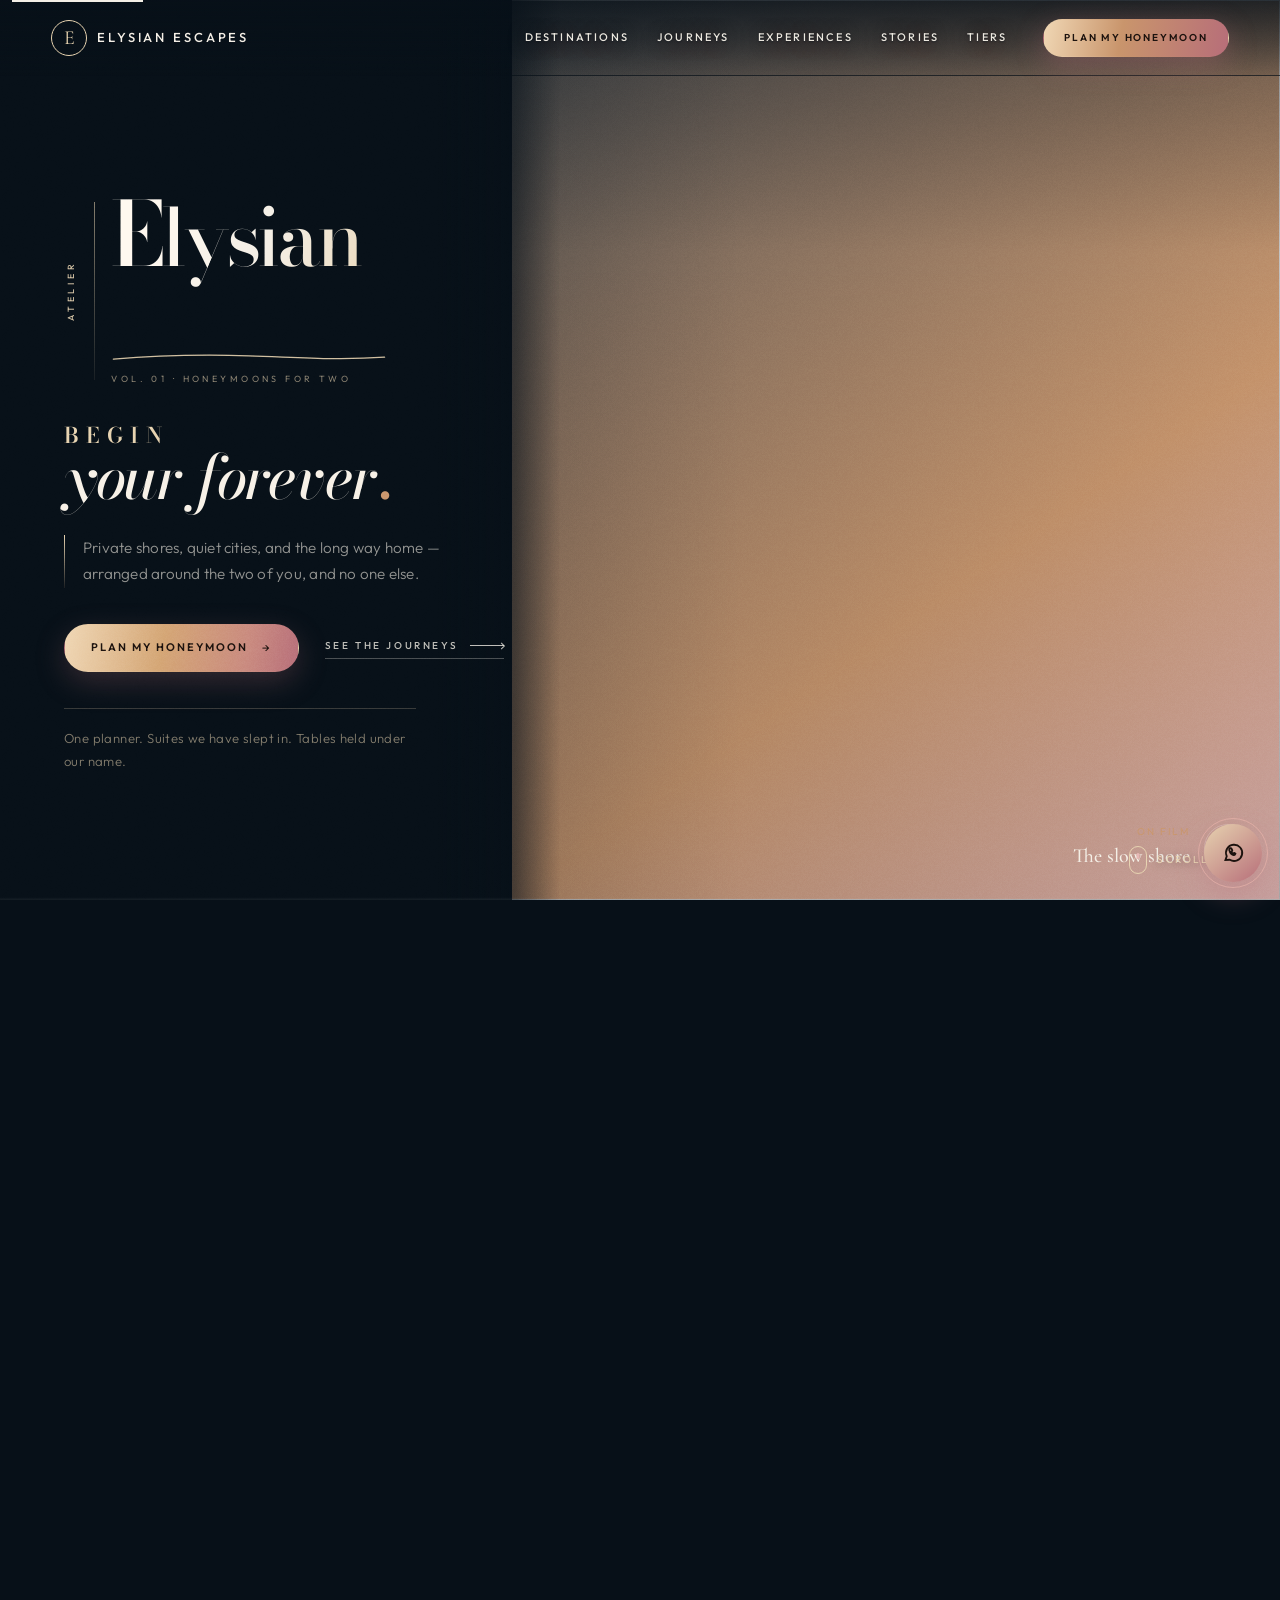
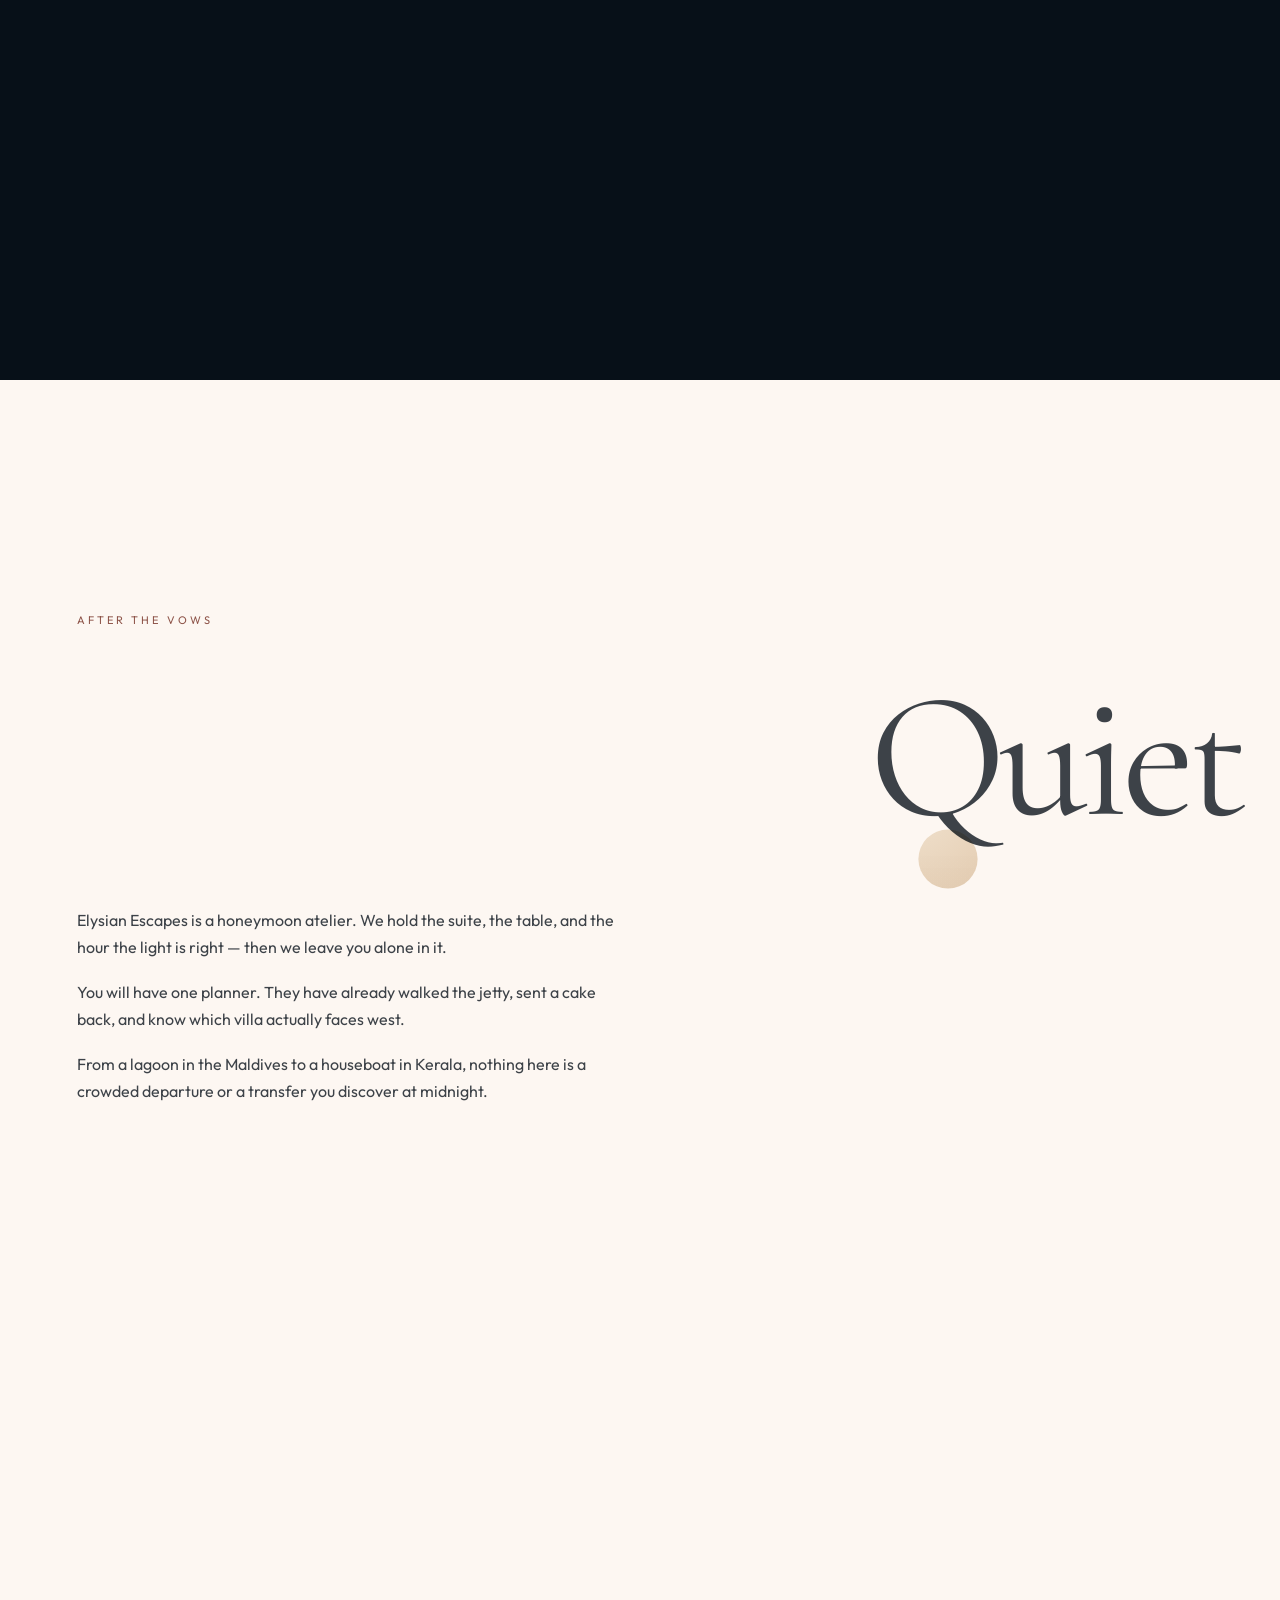
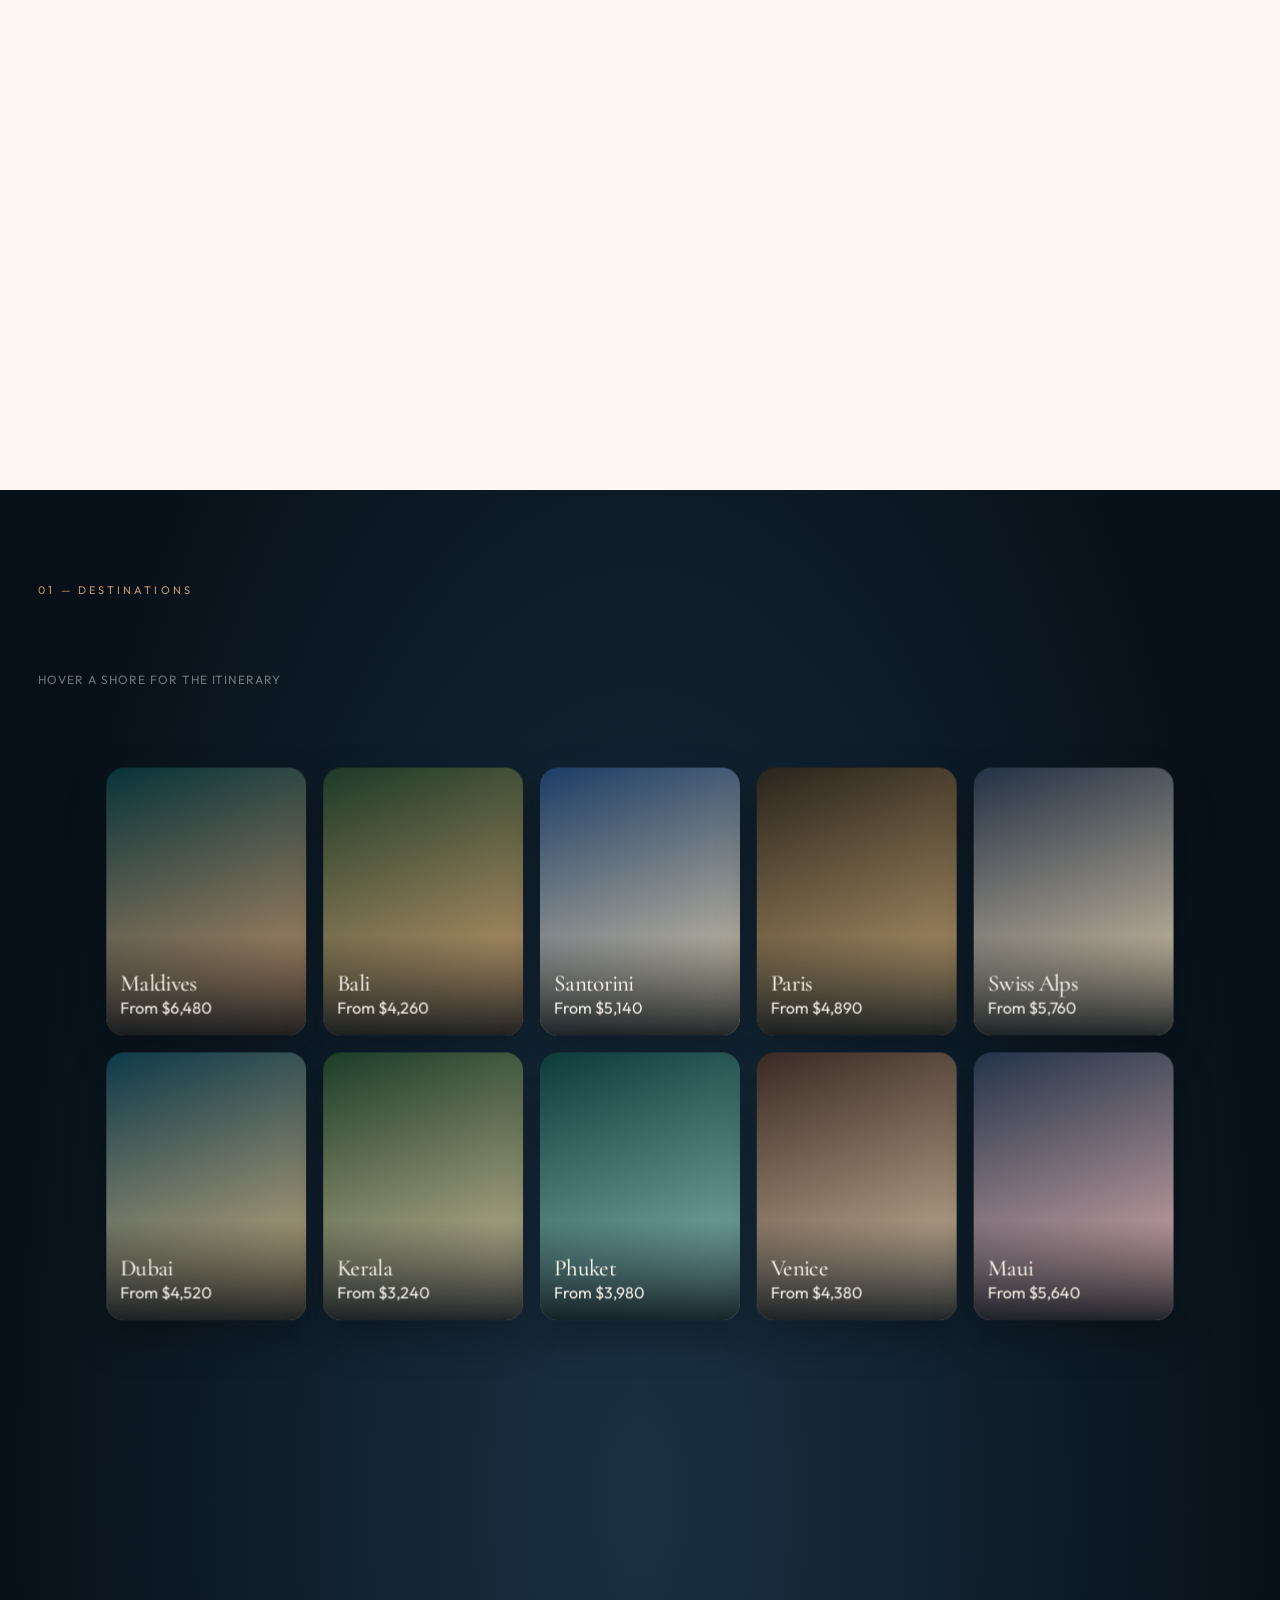
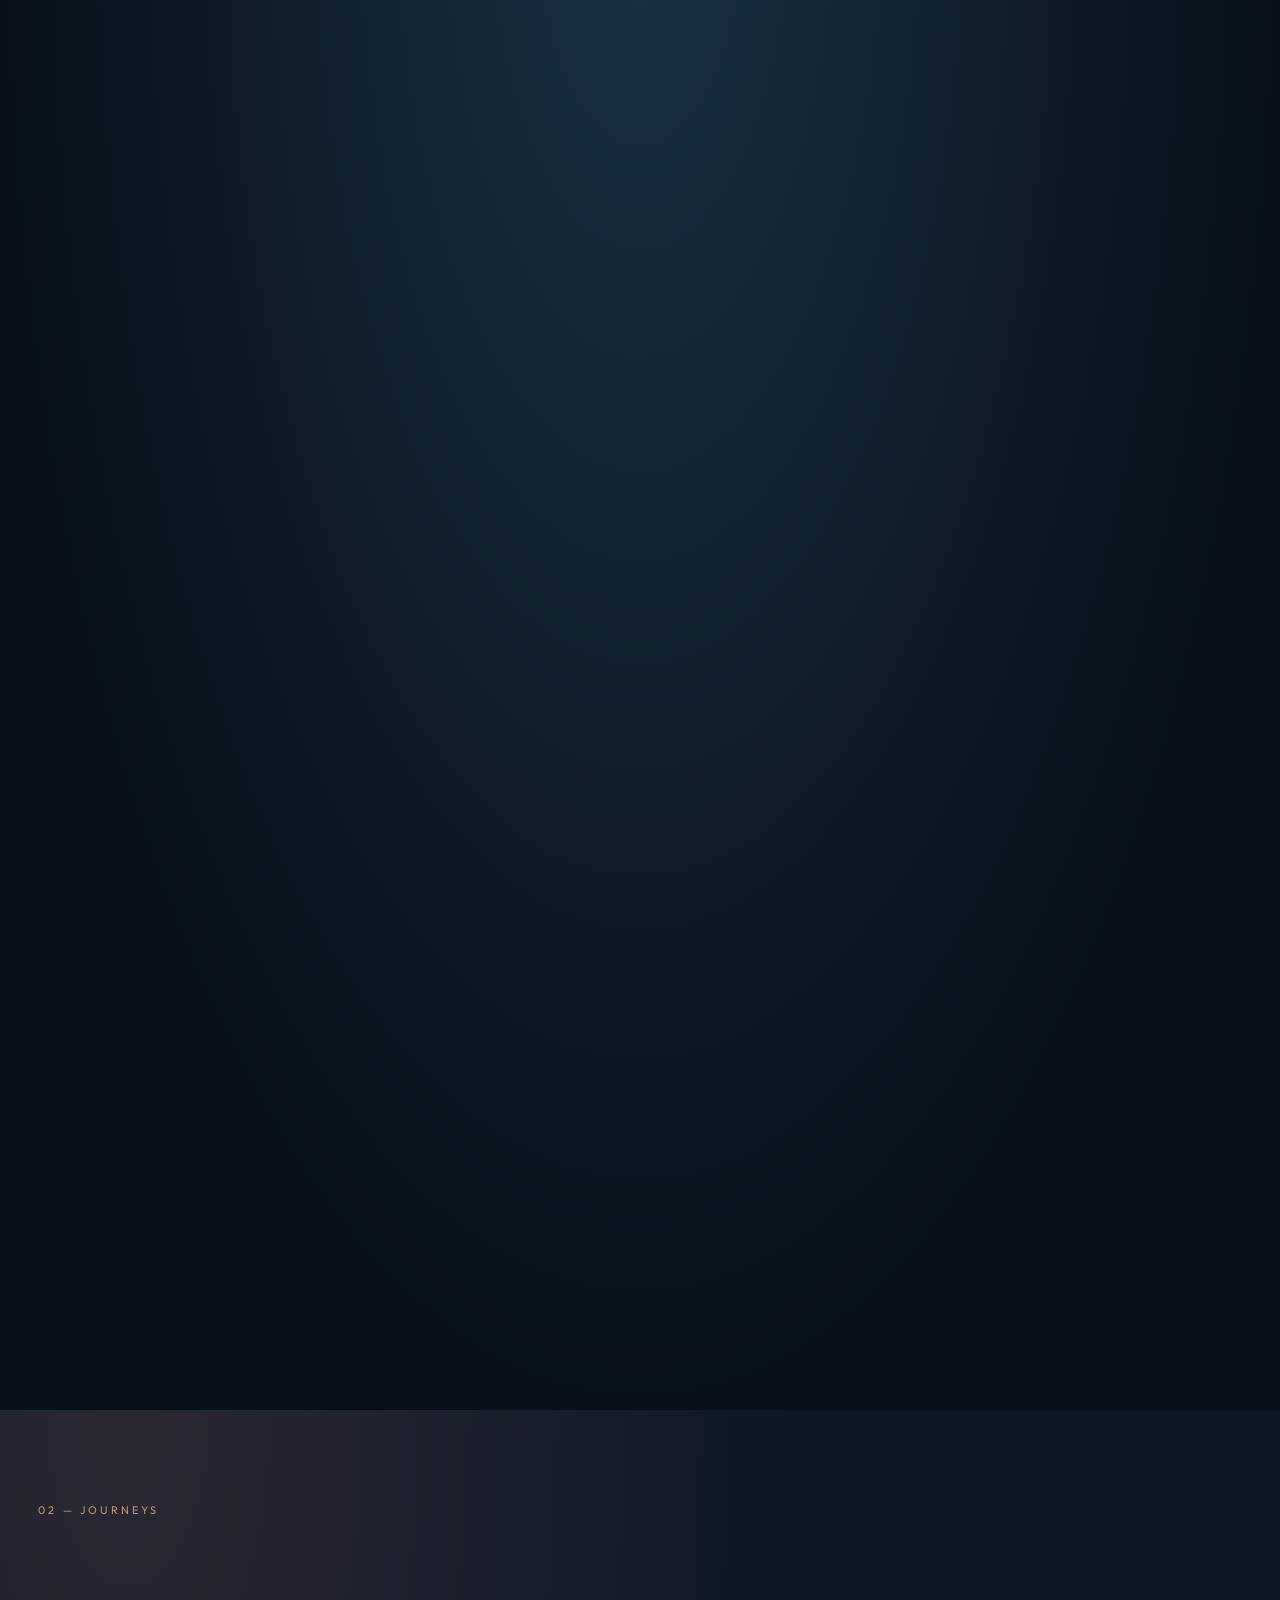
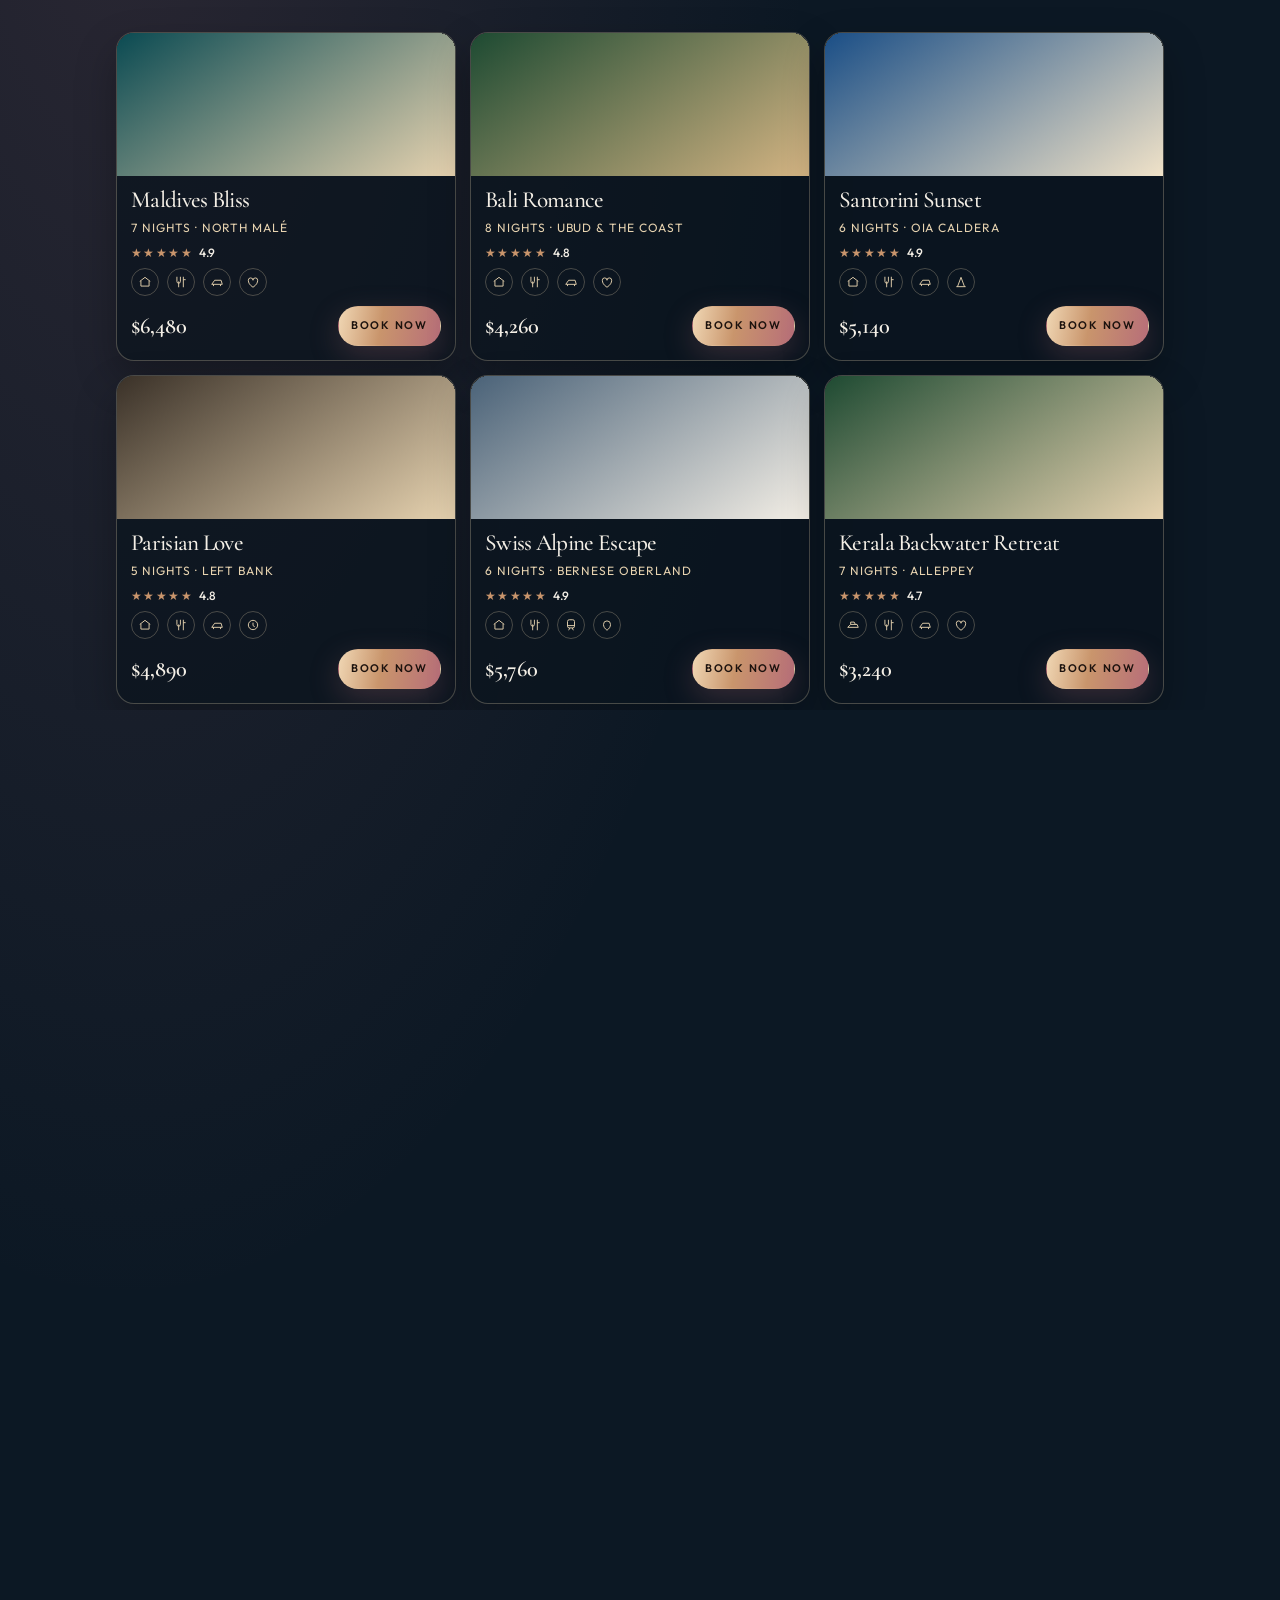
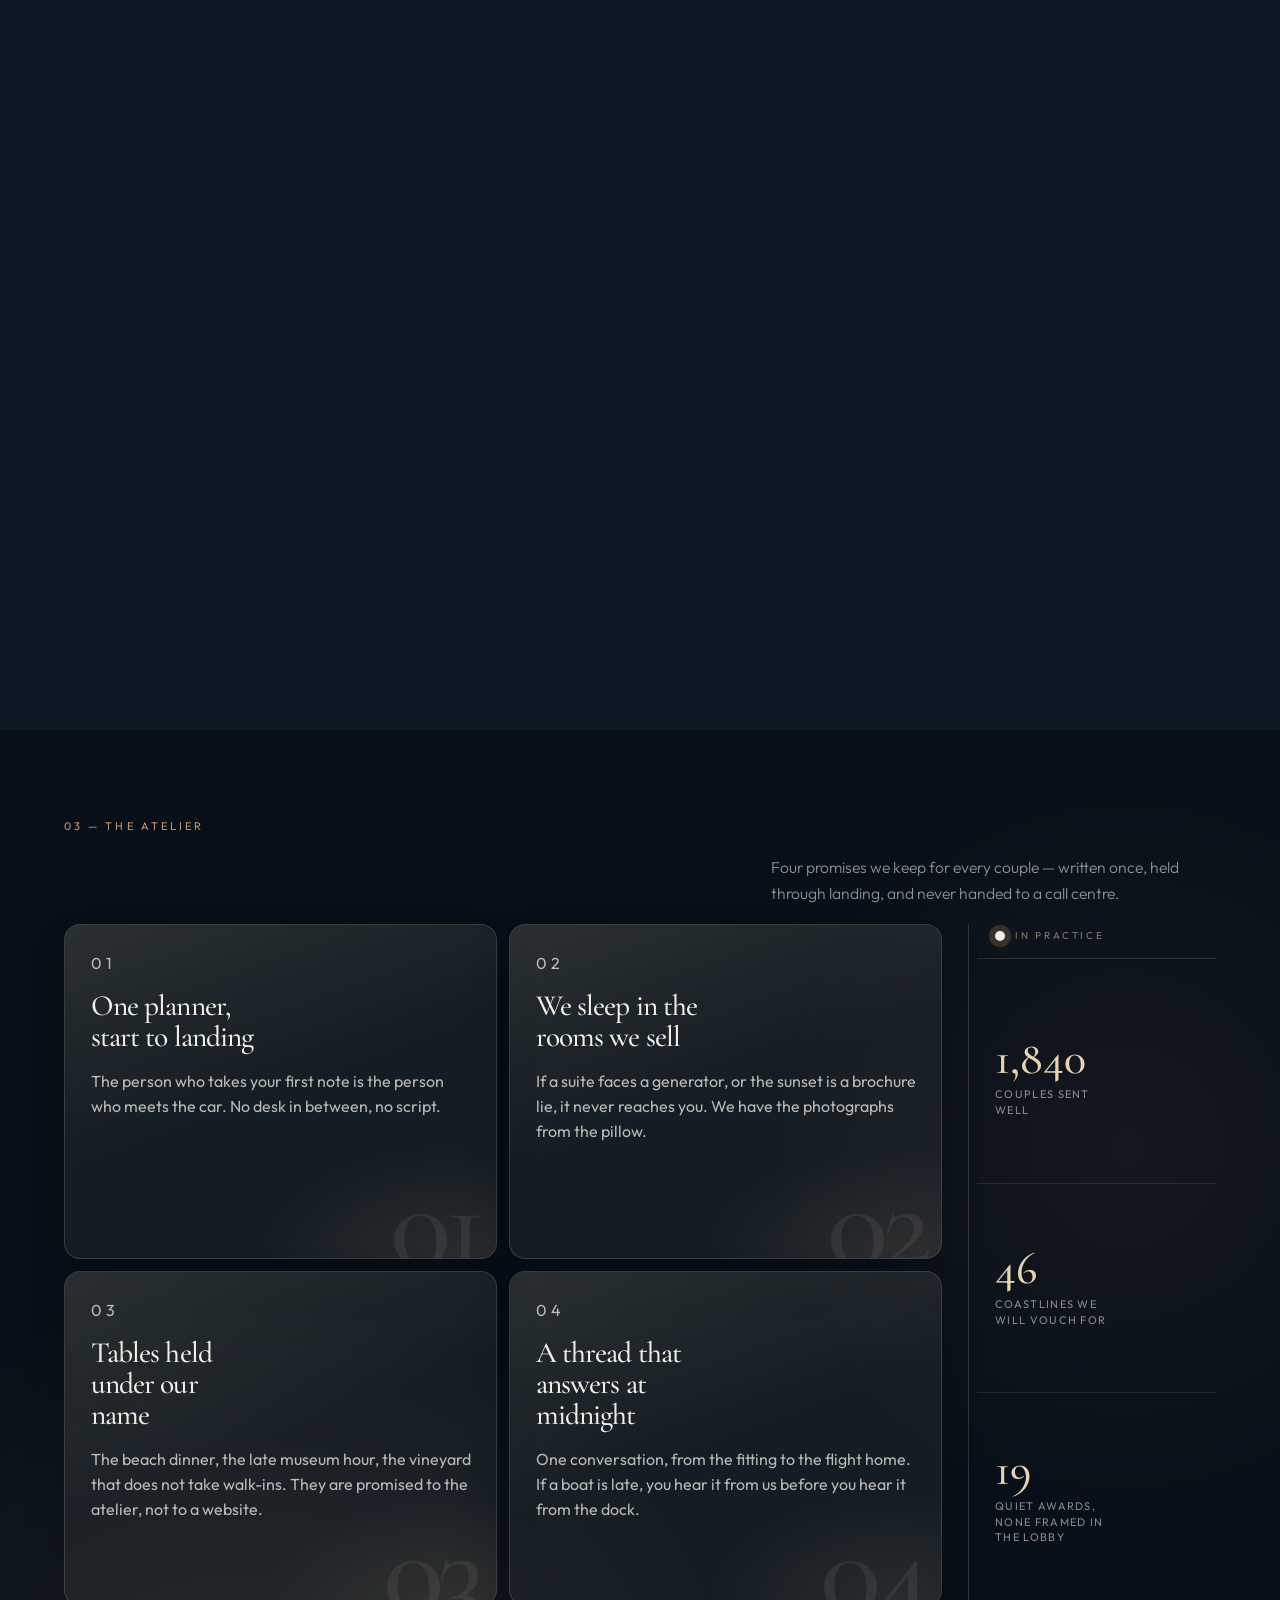
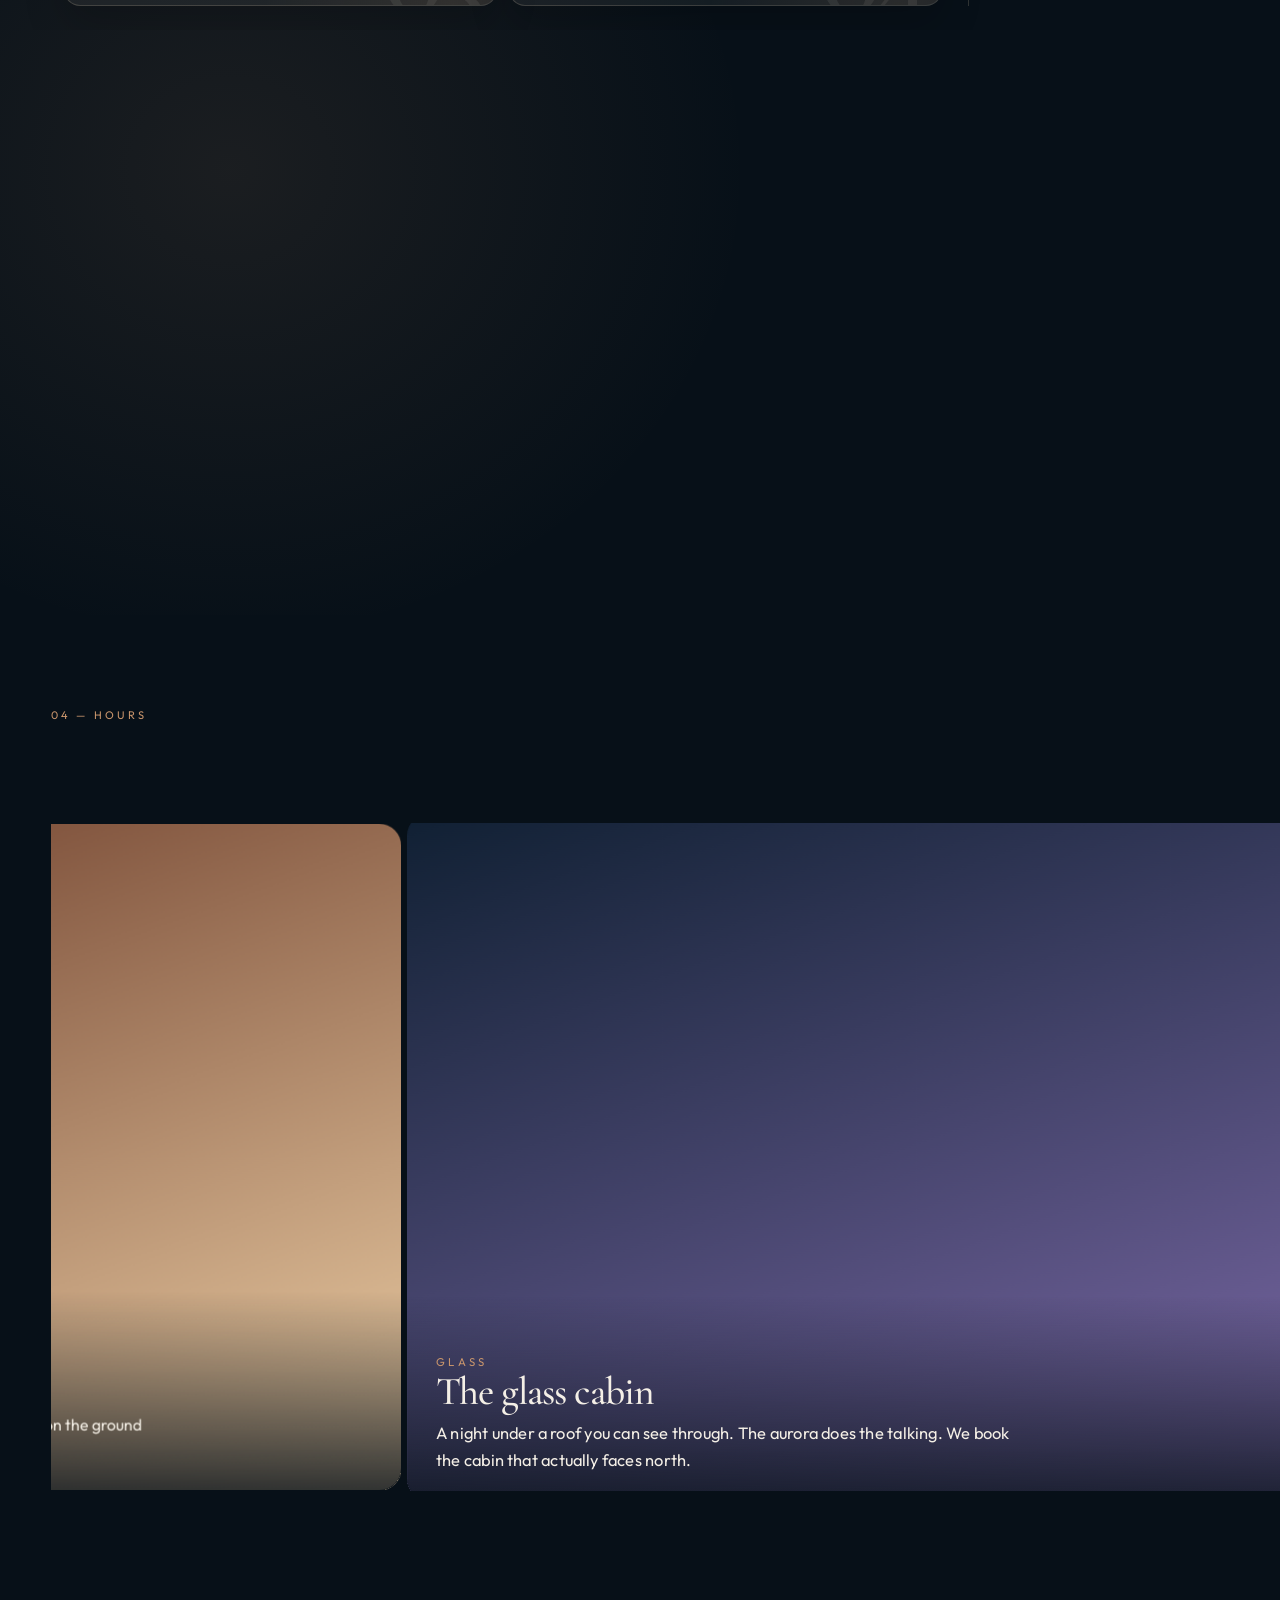
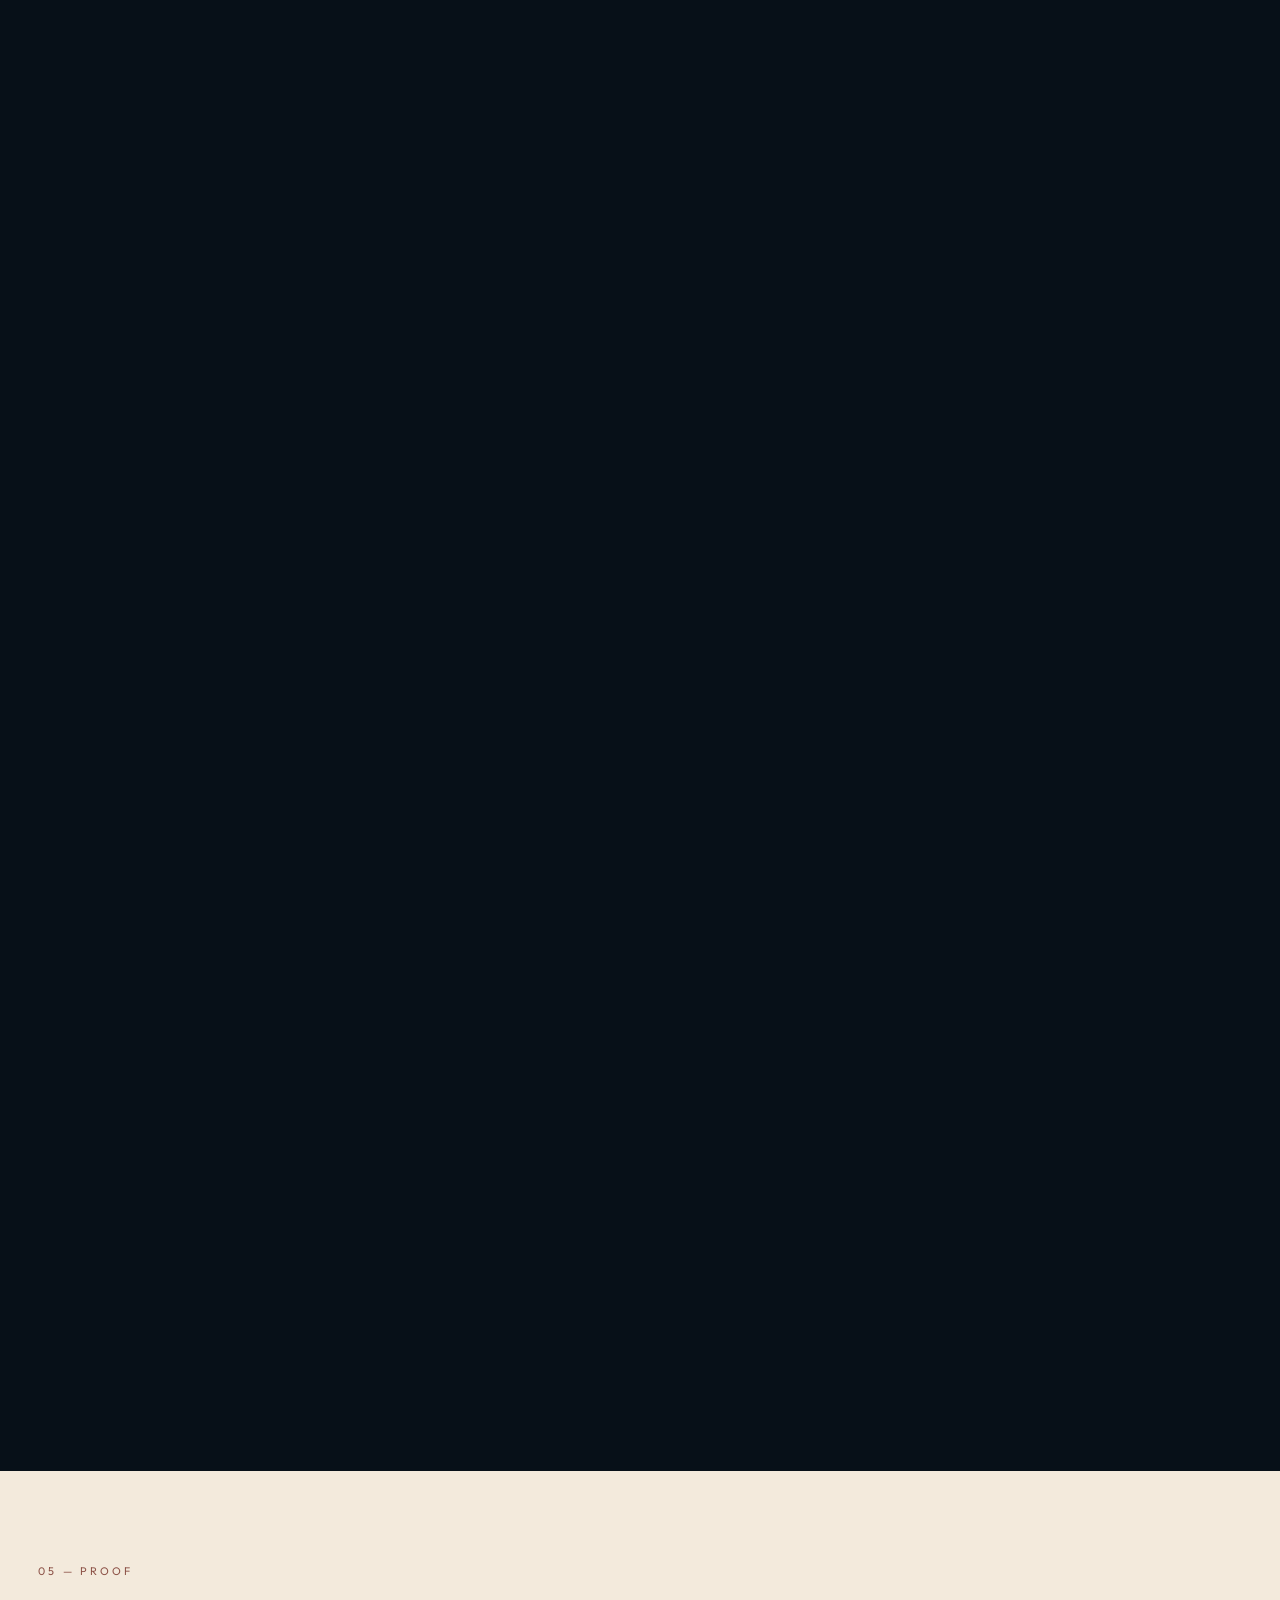
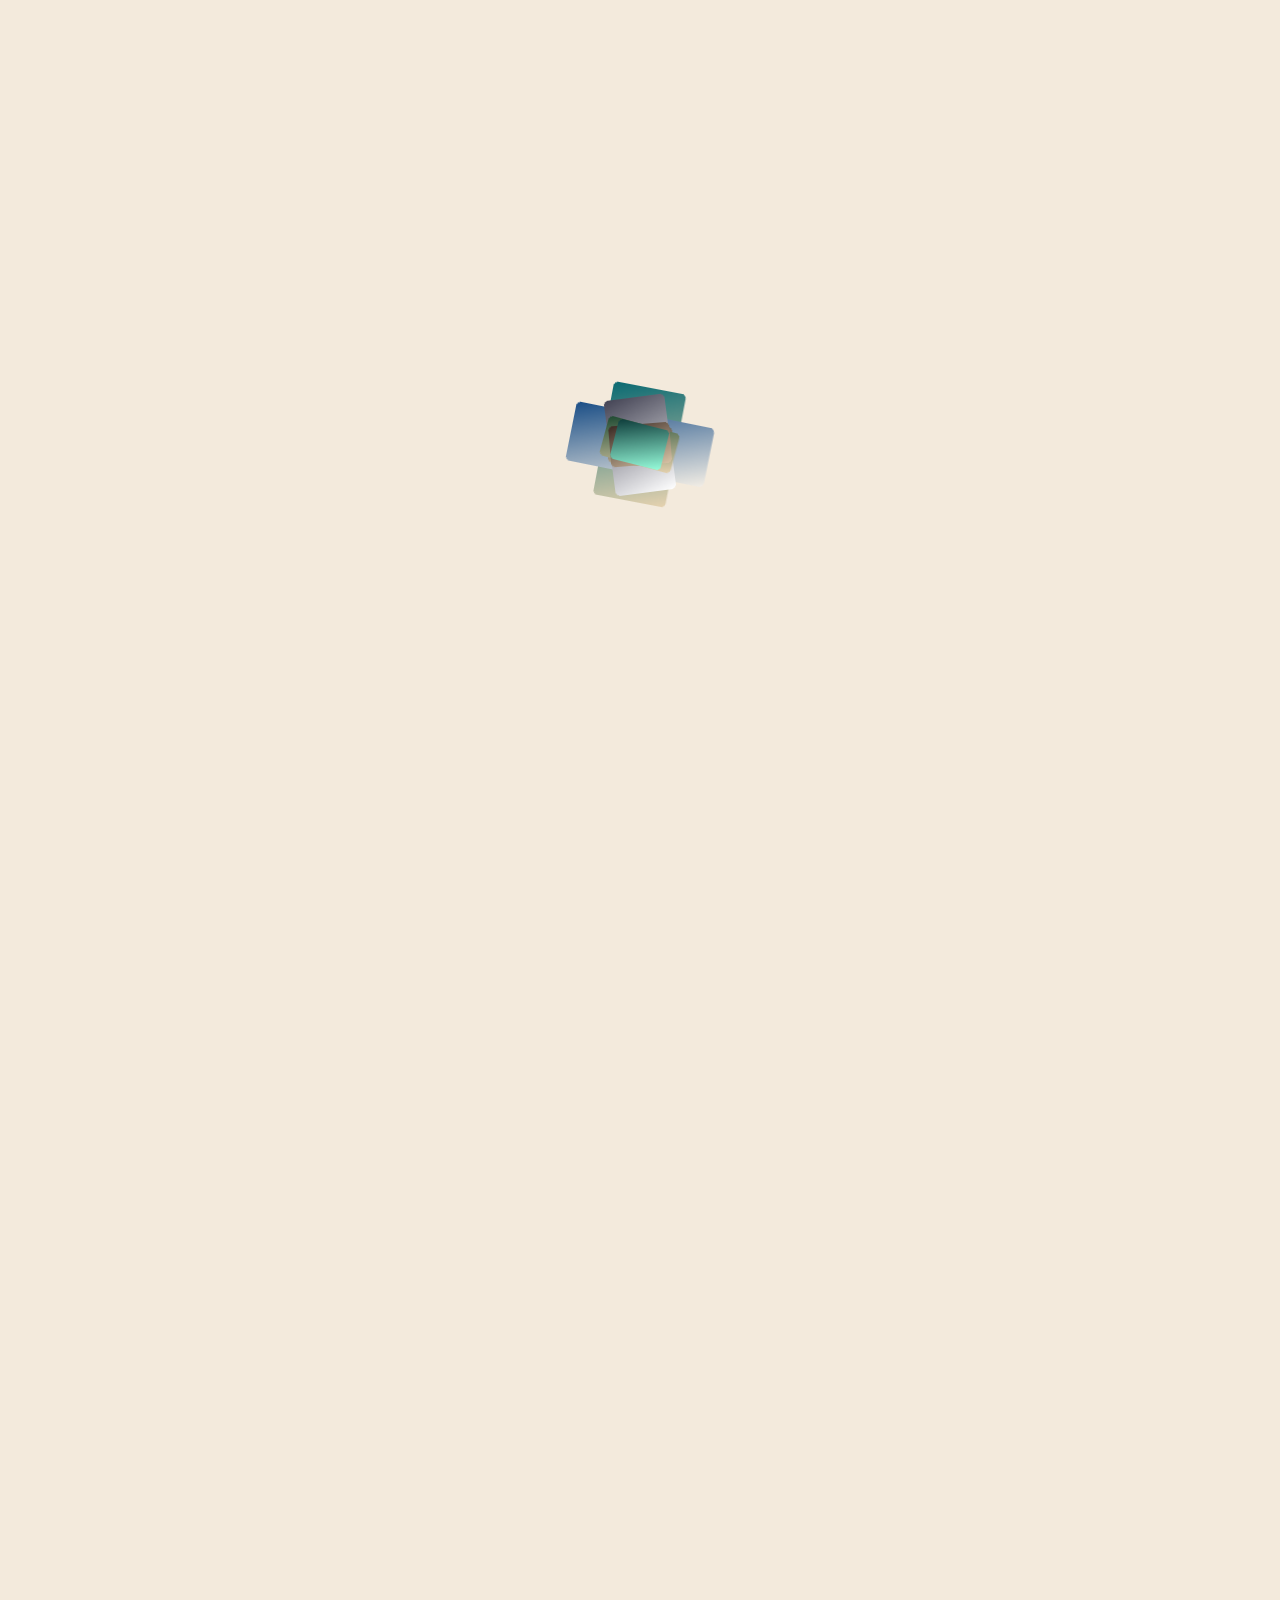
==== index.html @ 563adad1 "Ship Elysian Escapes honeymoon site with multi-page routes. Static home plus destinations, journeys," ====
<!DOCTYPE html>
<html lang="en">
<head>
<meta charset="UTF-8">
<meta name="viewport" content="width=device-width, initial-scale=1">
<meta name="description" content="Elysian Escapes composes private honeymoons — Maldives, Bali, Santorini, Paris, the Alps, Dubai, Kerala, Phuket, Venice, and Maui.">
<meta name="theme-color" content="#071018">
<title>Elysian Escapes — Begin Your Forever</title>
<link rel="preconnect" href="https://fonts.googleapis.com">
<link rel="preconnect" href="https://fonts.gstatic.com" crossorigin>
<link href="https://fonts.googleapis.com/css2?family=Bodoni+Moda:ital,opsz,wght@0,6..96,400;0,6..96,500;0,6..96,600;0,6..96,700;1,6..96,400;1,6..96,500;1,6..96,600&family=Cormorant+Garamond:ital,wght@0,400;0,500;0,600;0,700;1,400;1,500;1,600&family=Outfit:wght@300;400;500;600&display=swap" rel="stylesheet">
<link rel="stylesheet" href="https://unpkg.com/lenis@1.3.27/dist/lenis.css">
<style>
/* =========================================================
   ELYSIAN ESCAPES
   Tokens, reset, and the scroll model.
   Each [data-scene] receives --progress (0 to 1) from the
   rAF loop. Pinned scenes scrub while stuck. Others scrub
   as they travel through the viewport.
   --enter is how fully a section has arrived (titles).
   --page is the document scroll fraction (top bar).
   ========================================================= */
:root {
  --ink: #071018;
  --ink-soft: #12202c;
  --navy: #0c1824;
  --ivory: #f4efe6;
  --ivory-2: #f7f1e7;
  --paper: #f3eadc;
  --blush: #e7b7b4;
  --rose: #b76e79;
  --gold: #c9956c;
  --champagne: #e7d3b0;
  --line: rgba(231, 211, 176, 0.28);
  --ease: cubic-bezier(.16, 1, .3, 1);
  --serif: "Cormorant Garamond", "Palatino Linotype", Palatino, serif;
  --display: "Bodoni Moda", "Cormorant Garamond", "Palatino Linotype", Palatino, serif;
  --sans: Outfit, "Segoe UI", sans-serif;
  --page: 0;
  --mx: 0;
  --my: 0;
  --nav-h: 76px;
}
*, *::before, *::after { box-sizing: border-box; }
html { scroll-behavior: auto; scroll-padding-top: 84px; }
html.lenis, html.lenis body { height: auto; }
body {
  margin: 0;
  background: var(--ink);
  color: var(--ivory);
  font-family: var(--sans);
  font-size: 16px;
  line-height: 1.6;
  text-rendering: optimizeLegibility;
}
img { max-width: 100%; display: block; }
button, input, select, textarea { font: inherit; color: inherit; }
button { cursor: pointer; }
a { color: inherit; }
h1, h2, h3, p { text-wrap: pretty; }
h1, h2 { text-wrap: balance; }
ul { margin: 0; padding: 0; list-style: none; }
::selection { background: var(--gold); color: var(--ink); }
:focus { outline: none; }
:focus-visible { outline: 2px solid var(--champagne); outline-offset: 3px; }
[hidden] { display: none !important; }
.skip {
  position: absolute; left: 12px; top: -40px; z-index: 500;
  background: var(--ivory); color: var(--ink); padding: 8px 12px;
}
.skip:focus { top: 12px; }

/* Scroll progress — rose-gold, scaleX so it stays on the compositor */
.progress {
  position: fixed; inset: 0 0 auto 0; height: 3px; z-index: 220;
  transform-origin: 0 50%;
  transform: scaleX(var(--page));
  background: linear-gradient(90deg, #8c4d57, var(--blush), var(--champagne), var(--gold));
  pointer-events: none;
}

/* Grain sits above art, under UI */
.grain {
  position: fixed; inset: 0; z-index: 80; pointer-events: none; opacity: .18;
  mix-blend-mode: overlay; background-repeat: repeat; background-size: 140px 140px;
}

/* Custom cursor — glowing ring. Enabled only with a fine pointer. */
.cursor {
  display: none; position: fixed; left: 0; top: 0; z-index: 260;
  width: 38px; height: 38px; margin: 0; border-radius: 50%;
  border: 1px solid rgba(231, 211, 176, .95);
  box-shadow: 0 0 0 1px rgba(183, 110, 121, .25), 0 0 22px rgba(201, 149, 108, .55);
  pointer-events: none; opacity: 0;
}
.cursor i {
  position: absolute; left: 50%; top: 50%; width: 5px; height: 5px; border-radius: 50%;
  background: var(--blush); transform: translate(-50%, -50%);
}
html.has-cursor .cursor { display: block; }
html.has-cursor, html.has-cursor a, html.has-cursor button { cursor: none; }
html.has-cursor input, html.has-cursor textarea, html.has-cursor select { cursor: text; }
.cursor.is-hidden { opacity: 0 !important; }

/* ---------- Preloader ---------- */
.preloader {
  position: fixed; inset: 0; z-index: 300; display: grid; place-items: center;
  background: radial-gradient(ellipse at 50% 40%, #1a2836, var(--ink) 70%);
  transition: opacity .8s var(--ease), visibility .8s;
}
.preloader.is-done { opacity: 0; visibility: hidden; }
.pre-mark { width: 92px; text-align: center; color: var(--champagne); }
.pre-mark svg { width: 72px; height: 72px; display: block; margin: 0 auto 12px; }
.pre-heart {
  fill: transparent; stroke: var(--champagne); stroke-width: 1.6;
  stroke-linecap: round; stroke-linejoin: round;
  stroke-dasharray: 220; stroke-dashoffset: 220;
  animation: drawHeart 1.5s var(--ease) forwards, fillHeart .5s 1s ease forwards;
}
.pre-ring {
  transform-origin: 32px 32px;
  animation: spin 2.4s linear infinite;
}
@keyframes drawHeart { to { stroke-dashoffset: 0; } }
@keyframes fillHeart { to { fill: rgba(183, 110, 121, .85); } }
@keyframes spin { to { transform: rotate(360deg); } }
.pre-mark p {
  margin: 0; letter-spacing: .28em; text-transform: uppercase; font-size: 10px;
}

/* ---------- Nav ---------- */
.nav {
  position: fixed; inset: 0 0 auto 0; z-index: 160;
  display: flex; align-items: center; justify-content: space-between;
  min-height: var(--nav-h);
  padding: 0 4vw; gap: 24px;
  background: linear-gradient(180deg, rgba(7, 16, 24, .72) 0%, rgba(7, 16, 24, .38) 55%, rgba(7, 16, 24, .08) 100%);
  transition: background .4s var(--ease), backdrop-filter .4s, border-color .4s, box-shadow .4s;
  border-bottom: 1px solid transparent;
}
.nav.is-scrolled, .nav.is-open {
  background: rgba(7, 16, 24, .86);
  backdrop-filter: blur(18px) saturate(1.35);
  -webkit-backdrop-filter: blur(18px) saturate(1.35);
  border-bottom-color: rgba(231, 211, 176, .16);
  box-shadow: 0 12px 40px rgba(0, 0, 0, .28);
}
.logo {
  display: flex; align-items: center; gap: 10px; text-decoration: none;
  flex-shrink: 0; color: var(--ivory);
}
.logo-mark {
  width: 36px; height: 36px; border: 1px solid var(--champagne); border-radius: 50%;
  display: grid; place-items: center; font-family: var(--serif); font-size: 20px; color: var(--champagne);
}
.logo strong {
  display: block; font-family: var(--sans); font-weight: 500;
  font-size: 13px; letter-spacing: .22em; line-height: 1.15; text-transform: uppercase;
}
.logo small {
  display: block; letter-spacing: .34em; text-transform: uppercase;
  font-size: 8px; color: var(--champagne); margin-top: 2px;
}
.nav-menu {
  display: flex; align-items: center; gap: 8px 28px;
  margin-left: auto;
}
.nav-menu a:not(.btn) {
  position: relative; text-decoration: none;
  font-family: var(--sans); font-size: 11px; font-weight: 500;
  letter-spacing: .2em; text-transform: uppercase;
  padding: 10px 0; color: rgba(244, 239, 230, .96);
  text-shadow: 0 1px 2px rgba(7, 16, 24, .55), 0 2px 18px rgba(7, 16, 24, .5);
  white-space: nowrap;
}
.nav-menu a:not(.btn)::after {
  content: ""; position: absolute; left: 50%; bottom: 6px; width: 100%; height: 1px;
  background: linear-gradient(90deg, transparent, var(--champagne), transparent);
  transform: translateX(-50%) scaleX(0); transform-origin: center;
  transition: transform .4s var(--ease);
}
.nav-menu a:not(.btn):hover::after,
.nav-menu a:not(.btn):focus-visible::after { transform: translateX(-50%) scaleX(1); }
.nav-menu .btn-nav {
  margin-left: 8px;
  padding: 12px 20px;
  font-size: 10px; letter-spacing: .18em;
  line-height: 1.2;
  color: #1c120e;
  box-shadow: 0 8px 28px rgba(183, 110, 121, .35);
  text-shadow: none;
  white-space: nowrap;
}
.nav-toggle {
  display: none; width: 44px; height: 44px; border: 1px solid var(--line); background: transparent;
  border-radius: 50%; position: relative; flex-shrink: 0;
}
.nav-toggle span, .nav-toggle span::before, .nav-toggle span::after {
  position: absolute; left: 12px; width: 18px; height: 1px; background: var(--ivory); content: "";
  transition: transform .3s var(--ease), opacity .3s;
}
.nav-toggle span { top: 21px; }
.nav-toggle span::before { top: -6px; }
.nav-toggle span::after { top: 6px; }
.nav.is-open .nav-toggle span { background: transparent; }
.nav.is-open .nav-toggle span::before { top: 0; transform: rotate(40deg); }
.nav.is-open .nav-toggle span::after { top: 0; transform: rotate(-40deg); }

/* ---------- Buttons ---------- */
.btn {
  --mx: 0px; --my: 0px;
  position: relative; isolation: isolate; overflow: hidden;
  display: inline-flex; align-items: center; justify-content: center; gap: 8px;
  border-radius: 999px; padding: 15px 22px; text-decoration: none;
  letter-spacing: .16em; text-transform: uppercase; font-size: 11px; font-weight: 600;
  border: 1px solid transparent;
  transform: translate3d(var(--mx), var(--my), 0);
  transition: transform .2s var(--ease), background .3s, color .3s, box-shadow .3s, border-color .3s;
}
.btn::before {
  content: ""; position: absolute; inset: 0; z-index: -1;
  background: linear-gradient(110deg, transparent 28%, rgba(255,255,255,.55) 50%, transparent 72%);
  transform: translateX(-130%);
}
.btn:hover::before { animation: sweep .8s var(--ease); }
@keyframes sweep { to { transform: translateX(130%); } }
.btn-solid {
  background: linear-gradient(100deg, #f0d7b4, #c9956c 42%, #b76e79);
  color: #1c120e; box-shadow: 0 10px 30px rgba(183, 110, 121, .25);
}
.btn-solid:hover { box-shadow: 0 16px 36px rgba(183, 110, 121, .4); }
.btn-ghost { background: transparent; color: var(--ivory); border-color: rgba(244, 239, 230, .45); }
.btn-ghost:hover { background: rgba(244, 239, 230, .08); }
.btn-ink { background: var(--ink); color: var(--ivory); }
.btn-ink:hover { background: #162838; }
.ripple {
  position: absolute; width: 14px; height: 14px; margin: -7px 0 0 -7px; border-radius: 50%;
  background: rgba(255,255,255,.45); transform: scale(0); animation: rip .65s ease-out forwards;
  pointer-events: none;
}
@keyframes rip { to { transform: scale(16); opacity: 0; } }

/* ---------- Scenes ---------- */
.scene { --progress: 1; --enter: 1; position: relative; }
.sticky { position: relative; }
.sec-head { max-width: 760px; margin-bottom: 28px; }
.eyebrow {
  margin: 0 0 10px; letter-spacing: .28em; text-transform: uppercase;
  font-size: 11px; color: var(--gold);
}
.light .eyebrow { color: #8d5348; }
h1, h2, h3 { font-family: var(--serif); font-weight: 500; letter-spacing: -.03em; margin: 0; }
h2 { font-size: clamp(2.5rem, 5vw, 4.6rem); line-height: .95; }
h3 { font-size: 1.7rem; line-height: 1.05; }
.lede { font-size: 1.05rem; max-width: 46rem; color: rgba(244,239,230,.78); }
.light .lede, .light p { color: rgba(7,16,24,.78); }

/* Split titles — scrubbed with --enter, so they settle and stay */
html.is-motion .split .word { display: inline-block; overflow: hidden; vertical-align: bottom; padding-bottom: .12em; margin-bottom: -.12em; }
html.is-motion .split .word > span {
  display: inline-block;
  transform: translateY(calc((1 - clamp(0, var(--enter) * 1.45 - var(--i) * .08, 1)) * 120%));
}

/* Media + gradient fallback if the photograph fails */
.media { position: relative; overflow: hidden; background: var(--wash, linear-gradient(145deg, #163044, #c9956c 70%, #e7b7b4)); }
.media img { width: 100%; height: 100%; object-fit: cover; }
.media img.is-broken { opacity: 0; }
.glare {
  position: absolute; inset: 0; pointer-events: none; opacity: 0; transition: opacity .35s;
  background: radial-gradient(circle at var(--gx, 50%) var(--gy, 50%), rgba(255,255,255,.38), transparent 42%);
}
.tilt:hover .glare, .tilt:focus-within .glare { opacity: 1; }

/* =========================================================
   1. HERO — couple film + scroll expand → cream wipe
   Motion principles: sticky pin, scrubbed transform/opacity/clip-path
   ========================================================= */
.scene-hero { height: 100vh; height: 100dvh; background: var(--ink); }
html.is-motion .scene-hero { height: 220vh; }
html.is-motion .scene-hero .sticky {
  position: sticky; top: 0; height: 100vh; height: 100dvh; overflow: hidden;
}
.hero-stage {
  position: relative; height: 100%; min-height: 100vh; min-height: 100dvh;
}
/* Film starts as the right pane, expands to full bleed as you scroll */
.hero-film {
  --open: clamp(0, var(--progress) / .55, 1);
  position: absolute; inset: 0; z-index: 1; overflow: hidden;
  background: linear-gradient(145deg, #163044, #c9956c 70%, #e7b7b4);
  clip-path: inset(0 0 0 calc((1 - var(--open)) * 40%));
  transform: scale(calc(1 + var(--open) * .06));
  transform-origin: 70% 50%;
  will-change: clip-path, transform;
}
.hero-film video,
.hero-film .hero-poster {
  position: absolute; inset: 0; width: 100%; height: 100%; object-fit: cover;
}
.hero-film video { z-index: 1; }
.hero-film .hero-poster { z-index: 0; }
.hero-film-veil {
  position: absolute; inset: 0; z-index: 2; pointer-events: none;
  background:
    linear-gradient(90deg, rgba(7,16,24, calc(.92 - var(--open) * .55)) 0%, rgba(7,16,24,.15) 38%, transparent 58%),
    linear-gradient(180deg, rgba(7,16,24,.35) 0%, transparent 28%, rgba(7,16,24, calc(.15 + max(0, var(--progress) - .45) * 1.2)) 100%);
}
.hero-panel {
  position: relative; z-index: 3;
  width: min(46%, 560px); height: 100%;
  display: flex; flex-direction: column; justify-content: center;
  gap: 0;
  max-width: 36rem;
  padding: calc(var(--nav-h) + 48px) 4vw max(56px, env(safe-area-inset-bottom, 0px) + 48px) 5vw;
  box-sizing: border-box;
  background: linear-gradient(90deg, var(--ink) 0%, var(--ink) 78%, rgba(7, 16, 24, .55) 92%, transparent);
  transform: translate3d(calc(var(--progress) * -28%), 0, 0);
  opacity: calc(1 - max(0, var(--progress) - .18) * 2.4);
  will-change: transform, opacity;
  pointer-events: auto;
  min-height: 0;
}
html.is-motion .hero-panel { pointer-events: none; }
html.is-motion .hero-panel a,
html.is-motion .hero-panel button { pointer-events: auto; }
/* Masthead — lock to reference: Bodoni display, italic Escapes + flourish */
.hero-mast {
  display: grid; grid-template-columns: auto auto 1fr;
  gap: 0 16px; align-items: stretch;
  margin-bottom: clamp(28px, 4.5vh, 48px);
}
.hero-index {
  display: flex; align-items: center; justify-content: center;
  padding: 8px 0;
  font-family: var(--sans);
  font-size: 9px; font-weight: 500; letter-spacing: .42em; text-transform: uppercase;
  color: rgba(231, 211, 176, .88);
  writing-mode: vertical-rl; transform: rotate(180deg);
}
.hero-rail {
  width: 1px; align-self: stretch;
  background: linear-gradient(180deg, rgba(231, 211, 176, .55), rgba(231, 211, 176, .08));
  margin: 6px 0;
}
.hero-mast-copy { display: flex; flex-direction: column; gap: 10px; justify-content: center; min-width: 0; }
.hero-brand {
  margin: 0; font-family: var(--display); font-weight: 500;
  font-size: clamp(3.1rem, 6.2vw, 5.35rem); line-height: .86; letter-spacing: -.04em;
  display: flex; flex-wrap: wrap; align-items: baseline; column-gap: .28em; row-gap: .02em;
  background: linear-gradient(105deg, #fff8ef 8%, #f4efe6 38%, #e7d3b0 72%, #f7f1e7 100%);
  -webkit-background-clip: text; background-clip: text; color: transparent;
}
.hero-brand-a,
.hero-brand-b { display: inline-block; }
.hero-cap {
  font-size: 1.12em; font-weight: 600; letter-spacing: -.05em;
}
.hero-brand-a { font-style: normal; font-weight: 500; }
.hero-brand-b {
  position: relative; font-style: italic; font-weight: 500;
  padding-bottom: .14em;
}
.hero-brand-b svg.hero-flourish {
  position: absolute; left: 0; right: -.18em; bottom: 0; width: 108%; height: 10px;
  overflow: visible; pointer-events: none;
}
.hero-brand-b svg.hero-flourish path {
  fill: none; stroke: rgba(231, 211, 176, .9); stroke-width: 1.25;
  stroke-linecap: round;
}
.hero-vol {
  margin: 0; font-family: var(--sans);
  font-size: 9px; letter-spacing: .38em; text-transform: uppercase;
  color: rgba(231, 211, 176, .58); font-weight: 400;
}
.hero-display {
  margin: 0 0 clamp(22px, 3.2vh, 34px); display: flex; flex-direction: column; gap: 2px;
}
.hero-display .hero-line { display: block; line-height: .92; }
.hero-display .hero-line--soft {
  font-family: var(--display); font-size: clamp(1.05rem, 1.7vw, 1.35rem);
  font-weight: 600; letter-spacing: .34em; text-transform: uppercase;
  color: #e7d3b0;
}
.hero-display .hero-line--strong {
  font-family: var(--display);
  font-size: clamp(2.55rem, 4.8vw, 4rem); font-weight: 500;
  font-style: italic; letter-spacing: -.03em;
  color: #f7f1e7;
  margin-top: .02em;
}
.hero-display .hero-line--strong .dot {
  color: #c9956c; font-style: italic; margin-left: .04em;
}
.hero-lead {
  display: grid; grid-template-columns: 1px 1fr; gap: 18px; align-items: start;
  margin: 0 0 clamp(28px, 4vh, 40px); max-width: 26rem;
}
.hero-lead-rule {
  width: 1px; min-height: 100%; align-self: stretch;
  background: linear-gradient(180deg, #e7d3b0, rgba(201, 149, 108, .1));
}
.hero-lead p {
  margin: 0; font-family: var(--sans);
  font-size: .95rem; font-weight: 300; line-height: 1.75;
  color: rgba(244, 239, 230, .58); letter-spacing: .015em;
}
.cta-row {
  display: flex; flex-wrap: wrap; align-items: center; gap: 20px 26px;
  margin-bottom: clamp(28px, 4vh, 44px);
}
.hero-aside {
  margin: 0;
  max-width: 22rem;
  padding-top: 18px;
  border-top: 1px solid rgba(231, 211, 176, .22);
  font-family: var(--sans);
  font-size: .82rem;
  font-weight: 300;
  line-height: 1.7;
  letter-spacing: .03em;
  color: rgba(231, 211, 176, .55);
}
.hero-panel .btn-solid {
  padding: 14px 26px;
  background: linear-gradient(100deg, #f0d7b4 0%, #d4a574 42%, #c9897e 78%, #b76e79 100%);
  letter-spacing: .18em;
}
.hero-panel .btn-solid span {
  margin-left: 6px; font-size: 1.05em; font-weight: 400;
}
.hero-text-link {
  display: inline-flex; align-items: center; gap: 12px;
  text-decoration: none; color: rgba(244, 239, 230, .78);
  font-family: var(--sans);
  font-size: 10px; font-weight: 500; letter-spacing: .26em; text-transform: uppercase;
  padding-bottom: 4px;
  border-bottom: 1px solid rgba(244, 239, 230, .28);
  transition: color .3s var(--ease), border-color .3s var(--ease), gap .3s var(--ease);
}
.hero-text-link i {
  width: 34px; height: 1px; background: currentColor; position: relative;
  transition: width .35s var(--ease);
}
.hero-text-link i::after {
  content: ""; position: absolute; right: 0; top: 50%; width: 5px; height: 5px;
  border-right: 1px solid currentColor; border-top: 1px solid currentColor;
  transform: translateY(-50%) rotate(45deg);
}
.hero-text-link:hover { color: var(--champagne); border-color: rgba(231, 211, 176, .55); gap: 16px; }
.hero-text-link:hover i { width: 44px; }
@keyframes hero-rise {
  from { opacity: 0; transform: translate3d(0, 22px, 0); filter: blur(4px); }
  to { opacity: 1; transform: none; filter: none; }
}
.hero-mast,
.hero-display .hero-line,
.hero-lead,
.cta-row,
.hero-aside {
  animation: hero-rise 1s var(--ease) both;
}
.hero-mast { animation-delay: .05s; }
.hero-display .hero-line--soft { animation-delay: .18s; }
.hero-display .hero-line--strong { animation-delay: .3s; }
.hero-lead { animation-delay: .42s; }
.cta-row { animation-delay: .54s; }
.hero-aside { animation-delay: .66s; }
@media (prefers-reduced-motion: reduce) {
  .hero-mast, .hero-display .hero-line, .hero-lead, .cta-row, .hero-aside { animation: none; }
}
@media (max-height: 760px) {
  .hero-panel {
    justify-content: flex-start;
    padding-top: calc(var(--nav-h) + 20px);
    padding-bottom: max(36px, env(safe-area-inset-bottom, 0px) + 28px);
  }
  .hero-mast { margin-bottom: 18px; }
  .hero-display { margin-bottom: 14px; }
  .hero-brand { font-size: clamp(2.5rem, 4.8vw, 4rem); }
  .hero-display .hero-line--strong { font-size: clamp(2rem, 3.6vw, 3rem); }
  .hero-lead { margin-bottom: 18px; }
  .cta-row { gap: 12px 18px; margin-bottom: 18px; }
  .hero-panel .btn-solid { padding: 12px 18px; font-size: 10px; }
  .hero-aside { padding-top: 12px; font-size: .78rem; }
}
.hero-feature {
  position: absolute; right: 28px; bottom: 28px; z-index: 4;
  display: flex; align-items: center; gap: 14px; text-decoration: none; color: var(--ivory);
  opacity: calc(1 - max(0, var(--progress) - .2) * 2.5);
  transform: translate3d(calc(var(--progress) * 40px), 0, 0);
}
.hero-feature span { display: block; text-align: right; }
.hero-feature small {
  display: block; font-size: 10px; letter-spacing: .18em; text-transform: uppercase; color: var(--gold);
}
.hero-feature strong { display: block; font-family: var(--serif); font-size: 1.25rem; font-weight: 500; }
.hero-feature i {
  width: 48px; height: 48px; border-radius: 50%; border: 1px solid rgba(255,255,255,.22);
  display: grid; place-items: center; transition: background .3s var(--ease), transform .3s var(--ease);
}
.hero-feature i svg { width: 18px; height: 18px; stroke: var(--ivory); fill: none; stroke-width: 1.6; }
.hero-feature:hover i { background: rgba(255,255,255,.1); transform: translateX(3px); }
/* Cream wipe into Intro — matches .scene-intro cream */
.hero-wipe {
  position: absolute; inset: 0; z-index: 6; pointer-events: none;
  background: #fdf7f2;
  transform: translate3d(0, calc((1 - clamp(0, (var(--progress) - .58) / .42, 1)) * 105%), 0);
  will-change: transform;
}
.hero-wipe::before {
  content: ""; position: absolute; left: 0; right: 0; top: -48px; height: 48px;
  background: linear-gradient(180deg, transparent, #fdf7f2);
}
.scroll-ind {
  position: absolute; left: auto; right: 5.5vw; bottom: 26px; z-index: 4;
  display: none; align-items: center; gap: 10px;
  text-decoration: none; letter-spacing: .22em; text-transform: uppercase; font-size: 10px; color: var(--champagne);
  text-shadow: 0 1px 10px rgba(7, 16, 24, .55);
  opacity: calc(1 - var(--progress) * 3);
  pointer-events: auto;
}
@media (min-width: 901px) {
  .scroll-ind { display: flex; }
}
.scroll-ind i {
  width: 18px; height: 28px; border: 1px solid var(--champagne); border-radius: 10px; position: relative;
}
.scroll-ind i::after {
  content: ""; position: absolute; left: 50%; top: 6px; width: 3px; height: 6px; border-radius: 3px;
  background: var(--blush); transform: translateX(-50%); animation: bob 1.5s ease-in-out infinite;
}
@keyframes bob { 50% { transform: translateX(-50%) translateY(7px); } }

/* =========================================================
   2. INTRO — editorial quiet room (scroll-scrubbed)
   Motion principles: transform + opacity only, scrubbed --progress
   ========================================================= */
.scene-intro {
  --intro-cream: #fdf7f2;
  background: var(--intro-cream); color: var(--ink);
}
html.is-motion .scene-intro { height: 190vh; }
html.is-motion .scene-intro .sticky {
  position: sticky; top: 0; height: 100vh; height: 100dvh; overflow: hidden;
}
.intro-stage {
  height: 100%;
  display: grid; grid-template-columns: minmax(0, 1.05fr) minmax(0, .95fr);
  gap: clamp(24px, 4vw, 64px);
  padding: calc(var(--nav-h) + 4vh) 6vw 6vh;
  align-items: center;
  position: relative;
}
.intro-mark {
  position: absolute; right: 3vw; top: 14%;
  font-family: var(--serif); font-size: clamp(5rem, 14vw, 12rem);
  line-height: .8; letter-spacing: -.04em; color: rgba(7,16,24,.14);
  pointer-events: none; user-select: none; z-index: 4;
  mix-blend-mode: multiply;
  transform: translate3d(0, calc(var(--progress) * -12%), 0);
}
.intro-copy { position: relative; z-index: 2; max-width: 36rem; }
.intro-eye {
  margin: 0 0 18px;
  opacity: clamp(0, (var(--progress) - .02) / .12, 1);
  transform: translate3d(0, calc((1 - clamp(0, (var(--progress) - .02) / .12, 1)) * 12px), 0);
}
.intro-title {
  margin: 0 0 28px;
  font-size: clamp(2.6rem, 5.2vw, 4.8rem);
  line-height: 1.02;
  letter-spacing: -.03em;
}
.intro-line {
  display: block; overflow: hidden; padding-bottom: .08em; margin-bottom: -.08em;
}
.intro-line > span {
  display: block;
  --show: clamp(0, (var(--progress) - var(--d, 0)) / .18, 1);
  transform: translate3d(0, calc((1 - var(--show)) * 110%), 0);
  will-change: transform;
}
.intro-rule {
  width: min(120px, 40%); height: 1px; margin: 0 0 26px;
  background: linear-gradient(90deg, var(--rose), var(--gold), transparent);
  transform-origin: 0 50%;
  transform: scaleX(clamp(0, (var(--progress) - .12) / .22, 1));
}
.intro-body { display: flex; flex-direction: column; gap: 18px; }
.intro-p {
  margin: 0; font-size: clamp(1rem, 1.15vw, 1.12rem); line-height: 1.7;
  max-width: 34rem; color: rgba(7,16,24,.72);
  --show: clamp(0, (var(--progress) - var(--d, 0)) / .2, 1);
  opacity: var(--show);
  transform: translate3d(0, calc((1 - var(--show)) * 28px), 0);
  will-change: transform, opacity;
}
.intro-void {
  --open: clamp(0, (var(--progress) - .2) / .58, 1);
  position: relative; z-index: 1; height: min(74vh, 640px);
  display: grid; place-items: center;
  justify-items: center;
}
/* Photo seeds as a pearl, then circle-reveals open with scroll */
.intro-reveal {
  --ox: 0px; --oy: 0px;
  position: relative;
  width: min(92%, 460px);
  aspect-ratio: 1;
  margin: 0; padding: 0; border: 0;
  border-radius: 50%;
  display: block; overflow: hidden;
  cursor: pointer; color: inherit;
  background: radial-gradient(circle at 40% 35%, #f3e6d4, #d8b896 55%, #c9956c);
  clip-path: circle(calc(1.85rem + var(--open) * 48.5%) at 50% 50%);
  transform: translate3d(var(--ox), var(--oy), 0) scale(calc(.96 + var(--open) * .04));
  box-shadow:
    0 0 0 1px rgba(183, 110, 121, calc(.4 - var(--open) * .32)),
    0 0 48px rgba(201, 149, 108, calc(.38 - var(--open) * .22)),
    0 28px 70px rgba(7, 16, 24, calc(.08 + var(--open) * .1));
  opacity: clamp(0, (var(--progress) - .02) / .14, 1);
  will-change: clip-path, transform;
  transition: none;
}
.intro-reveal::before {
  content: ""; position: absolute; inset: -22px; border-radius: 50%; z-index: 2;
  border: 1px solid rgba(183, 110, 121, .28);
  pointer-events: none;
  opacity: calc(1 - var(--open));
  animation: orbPulse 3.2s ease-out infinite;
}
.intro-reveal img {
  position: absolute; inset: 0; width: 100%; height: 100%;
  object-fit: cover; object-position: 50% 40%;
  transform: scale(calc(1.18 - var(--open) * .18));
  transform-origin: 55% 40%;
  will-change: transform;
  filter: saturate(calc(.9 + var(--open) * .1));
}
.intro-reveal-veil {
  position: absolute; inset: 0; z-index: 1; pointer-events: none;
  background:
    radial-gradient(circle at 50% 50%, transparent 42%, rgba(253, 247, 242, calc(.55 - var(--open) * .45)) 78%),
    linear-gradient(180deg, transparent 48%, rgba(7, 16, 24, calc(.08 + var(--open) * .28)) 100%);
}
.intro-reveal-cap {
  position: absolute; left: 12%; right: 12%; bottom: 14%; z-index: 2;
  margin: 0; text-align: center;
  font-family: var(--serif); font-size: clamp(1.15rem, 2vw, 1.55rem);
  font-weight: 500; letter-spacing: -.01em; color: var(--ivory);
  opacity: clamp(0, (var(--open) - .55) / .3, 1);
  transform: translate3d(0, calc((1 - clamp(0, (var(--open) - .55) / .3, 1)) * 14px), 0);
  text-shadow: 0 8px 24px rgba(7, 16, 24, .35);
}
.intro-whisper {
  position: absolute; bottom: 4%;
  margin: 0; font-size: 10px; letter-spacing: .32em; text-transform: uppercase;
  color: rgba(7,16,24,.35);
  opacity: clamp(0, (var(--progress) - .35) / .25, 1);
  transform: translate3d(0, calc((1 - clamp(0, (var(--progress) - .35) / .25, 1)) * 10px), 0);
}
@keyframes orbPulse {
  0% { transform: scale(.92); opacity: .7; }
  70%, 100% { transform: scale(1.35); opacity: 0; }
}

/* =========================================================
   3. DESTINATIONS — orbit out, settle into a readable grid
   Details flip on hover/focus (not all at once on scroll)
   ========================================================= */
.scene-orbit { background: radial-gradient(ellipse at 50% 40%, #1a3144, var(--ink) 72%); }
html.is-motion .scene-orbit { height: var(--travel, 280vh); }
html.is-motion .scene-orbit .sticky {
  position: sticky; top: 0; height: 100vh; height: 100dvh; overflow: hidden;
  padding: 92px 3vw 20px; display: flex; flex-direction: column;
}
.orbit-grid { display: grid; grid-template-columns: repeat(5, 1fr); gap: 14px; }
html.is-motion .orbit-grid {
  display: block; position: relative; flex: 1; min-height: 0;
  perspective: 1400px;
}
.orbit-card { position: relative; aspect-ratio: 3/4; }
html.is-motion .orbit-card {
  position: absolute; left: 50%; top: 50%; aspect-ratio: auto;
  width: var(--cw, 200px); height: var(--ch, 270px);
  transform: translate(-50%, -50%) translate3d(var(--ox, 0px), var(--oy, 0px), 0) rotate(var(--rot, 0deg)) scale(var(--pop, 1));
  will-change: transform;
  transition: z-index 0s;
}
html.is-motion .orbit-card:hover,
html.is-motion .orbit-card:focus-within { z-index: 400 !important; }
.flip { height: 100%; border-radius: 18px; }
html.is-motion .flip {
  position: absolute; inset: 0; transform-style: preserve-3d;
  transition: transform .65s var(--ease);
  transform: rotateY(0deg);
  box-shadow: 0 18px 40px rgba(0,0,0,.28);
}
html.is-motion .orbit-card:hover .flip,
html.is-motion .orbit-card:focus-within .flip {
  transform: rotateY(180deg);
}
.face { border-radius: 18px; overflow: hidden; height: 100%; }
.face.back { display: none; }
html.is-motion .face {
  position: absolute; inset: 0; display: flex; backface-visibility: hidden; -webkit-backface-visibility: hidden;
}
html.is-motion .face.back { transform: rotateY(180deg); }
.face.front img { position: absolute; inset: 0; width: 100%; height: 100%; object-fit: cover; transition: transform .8s var(--ease); }
.orbit-card:hover .face.front img { transform: scale(1.06); }
.dest-meta {
  position: absolute; left: 0; right: 0; bottom: 0; padding: 36px 14px 14px; color: var(--ivory);
  background: linear-gradient(transparent, rgba(7,16,24,.88));
}
.dest-meta h3 { font-size: 1.45rem; }
.dest-meta p, .face.back p { margin: 0; }
.face.back {
  background: linear-gradient(180deg, #f7f1e7, #efe2d2); color: var(--ink);
  padding: 14px; flex-direction: column; gap: 6px;
}
.face.back h3 { font-size: 1.35rem; }
.face.back li { font-size: 12px; padding: 2px 0 2px 12px; position: relative; }
.face.back li::before { content: ""; position: absolute; left: 0; top: .7em; width: 5px; height: 5px; border-radius: 50%; background: var(--rose); }
.face.back .btn { margin-top: auto; padding: 10px 12px; }
.orbit-hint {
  margin: 0; font-size: 12px; letter-spacing: .08em; text-transform: uppercase;
  color: rgba(244,239,230,.45);
}
html.is-motion .orbit-hint {
  opacity: clamp(0, (var(--progress) - .62) / .2, 1);
}

/* =========================================================
   4. PACKAGES — stack, fan, then 3-column grid
   ========================================================= */
.scene-deck {
  background:
    radial-gradient(ellipse at 10% 0%, rgba(183,110,121,.18), transparent 42%),
    var(--navy);
}
html.is-motion .scene-deck { height: var(--travel, 280vh); }
html.is-motion .scene-deck .sticky {
  position: sticky; top: 0; height: 100vh; height: 100dvh; overflow: hidden;
  padding: 92px 3vw 20px; display: flex; flex-direction: column;
}
.deck { display: grid; grid-template-columns: repeat(3, 1fr); gap: 16px; }
html.is-motion .deck { display: block; position: relative; flex: 1; perspective: 1300px; }
.pkg {
  background: rgba(10, 20, 30, .72);
  border: 1px solid var(--line); border-radius: 18px; overflow: hidden;
  box-shadow: 0 18px 40px rgba(0,0,0,.28);
  display: flex; flex-direction: column;
}
html.is-motion .pkg {
  position: absolute; left: 50%; top: 52%; width: var(--cw, 280px); height: var(--ch, 380px);
  transform: translate(-50%, -50%) translate3d(var(--x, 0px), var(--y, 0px), var(--z, 0px)) rotate(var(--rot, 0deg)) rotateX(var(--rx, 0deg)) rotateY(var(--ry, 0deg));
  will-change: transform;
}
.card-tilt {
  display: flex; flex-direction: column; height: 100%;
  transform: rotateX(var(--hy, 0deg)) rotateY(var(--hx, 0deg));
  transition: transform .25s var(--ease); transform-style: preserve-3d;
}
.pkg .media { aspect-ratio: 16/10; }
html.is-motion .pkg .media { aspect-ratio: auto; flex: 1 1 40%; min-height: 0; }
.pkg .media img { transition: transform 1s var(--ease); animation: ken 22s ease-in-out infinite alternate; }
.pkg:hover .media img { transform: scale(1.1); animation-play-state: paused; }
.pkg-body { padding: 12px 14px 14px; display: flex; flex-direction: column; gap: 6px; }
.pkg-body h3 { font-size: 1.45rem; }
.meta { margin: 0; font-size: 12px; letter-spacing: .08em; text-transform: uppercase; color: var(--champagne); }
.stars { margin: 0; color: var(--gold); font-size: 12px; letter-spacing: .12em; }
.stars b { color: var(--ivory); font-weight: 500; letter-spacing: 0; margin-left: 6px; }
.icons { display: flex; gap: 8px; }
.icons li {
  width: 28px; height: 28px; border-radius: 50%; border: 1px solid var(--line);
  display: grid; place-items: center; transition: transform .35s var(--ease);
}
.icons svg { width: 14px; height: 14px; stroke: var(--champagne); fill: none; stroke-width: 1.6; }
.pkg:hover .icons li { transform: translateY(-3px) rotate(-8deg); }
.pkg:hover .icons li:nth-child(2) { transition-delay: .04s; }
.pkg:hover .icons li:nth-child(3) { transition-delay: .08s; }
.pkg:hover .icons li:nth-child(4) { transition-delay: .12s; }
.pkg-foot { display: flex; align-items: center; justify-content: space-between; gap: 8px; margin-top: 4px; }
.pkg-foot strong { font-family: var(--serif); font-size: 1.4rem; font-weight: 600; }
.pkg .btn { padding: 10px 12px; }

/* =========================================================
   5. WHY — dense atelier grid + counters
   ========================================================= */
.scene-why {
  background:
    radial-gradient(ellipse 70% 55% at 18% 70%, rgba(201, 149, 108, .1), transparent 58%),
    radial-gradient(ellipse 50% 45% at 88% 28%, rgba(183, 110, 121, .08), transparent 55%),
    var(--ink);
}
html.is-motion .scene-why { height: var(--travel, 165vh); }
html.is-motion .scene-why .sticky {
  position: sticky; top: 0; height: 100vh; height: 100dvh; overflow: hidden;
  padding: 88px 5vw 24px; display: flex; flex-direction: column; gap: 18px;
}
.scene-why .sec-head {
  display: grid; grid-template-columns: minmax(0, 1.2fr) minmax(0, .8fr);
  gap: 20px 40px; align-items: end; max-width: none; margin-bottom: 0;
}
.scene-why .sec-head .why-lede {
  margin: 0; max-width: 28rem; font-size: .98rem; font-weight: 300;
  line-height: 1.65; color: rgba(244, 239, 230, .58);
}
.why-layout {
  display: grid; grid-template-columns: minmax(0, 1.7fr) minmax(220px, .48fr);
  gap: clamp(16px, 2vw, 28px); align-items: stretch; flex: 1; min-height: 0;
}
.tunnel {
  display: grid; grid-template-columns: 1fr 1fr; grid-template-rows: 1fr 1fr;
  gap: 12px; height: 100%; min-height: 0;
}
html.is-motion .tunnel {
  perspective: none; transform-style: flat; height: 100%;
}
.tunnel-card {
  position: relative; padding: clamp(20px, 2vw, 28px);
  border-radius: 16px;
  background: rgba(244, 239, 230, .055);
  border: 1px solid rgba(231, 211, 176, .18);
  box-shadow: 0 18px 40px rgba(0,0,0,.18);
  display: flex; flex-direction: column; justify-content: flex-start; gap: 12px;
  min-height: 0; overflow: hidden;
}
.tunnel-card::before {
  content: ""; position: absolute; inset: 0; pointer-events: none;
  background:
    linear-gradient(160deg, rgba(231, 211, 176, .1), transparent 50%),
    radial-gradient(ellipse 80% 60% at 90% 100%, rgba(201, 149, 108, .12), transparent 55%);
}
.tunnel-card::after {
  content: attr(data-n);
  position: absolute; right: 4%; bottom: -4%; z-index: 0;
  font-family: var(--serif); font-size: clamp(5.5rem, 10vw, 9rem);
  line-height: .72; letter-spacing: -.06em; font-weight: 500;
  color: rgba(244, 239, 230, .075); pointer-events: none; user-select: none;
}
html.is-motion .tunnel-card {
  position: relative; left: auto; top: auto; width: auto;
  transform: translate3d(0, var(--ty, 0px), 0) scale(var(--sc, 1));
  opacity: var(--op, 1);
  will-change: transform, opacity;
}
.tunnel-card .eyebrow { position: relative; z-index: 1; margin: 0; }
.tunnel-card h3 {
  position: relative; z-index: 1; margin: 4px 0 0;
  font-size: clamp(1.5rem, 2.3vw, 2.15rem); max-width: 12ch;
}
.tunnel-card p {
  position: relative; z-index: 1; margin: 4px 0 0;
  color: rgba(244,239,230,.74); font-size: 1rem; line-height: 1.55;
  max-width: 38ch;
}
.counters {
  display: grid; grid-template-rows: auto 1fr 1fr 1fr; gap: 0;
  height: 100%; min-height: 0;
  padding: 4px 0 4px 8px;
  border-left: 1px solid rgba(231, 211, 176, .18);
}
.counters-mark {
  display: flex; align-items: center; gap: 10px;
  margin: 0 0 14px; padding: 0 0 14px 18px;
  font-size: 10px; letter-spacing: .28em; text-transform: uppercase;
  color: rgba(231, 211, 176, .55); border-bottom: 1px solid rgba(231, 211, 176, .14);
}
.counters-mark i {
  width: 10px; height: 10px; border-radius: 50%;
  background: var(--ivory);
  box-shadow: 0 0 0 6px rgba(201, 149, 108, .2), 0 0 18px rgba(201, 149, 108, .45);
}
.counters article {
  display: flex; flex-direction: column; justify-content: center;
  border-top: 1px solid rgba(231, 211, 176, .12);
  padding: 14px 0 14px 18px; min-height: 0;
}
.counters article:first-of-type { border-top: 0; }
.counters strong {
  display: block; font-family: var(--serif); font-size: clamp(2.4rem, 3.6vw, 3.6rem);
  font-weight: 500; line-height: .9; color: var(--champagne);
}
.counters span {
  margin-top: 8px; font-size: 11px; letter-spacing: .12em; text-transform: uppercase;
  color: rgba(244, 239, 230, .55); max-width: 16ch; line-height: 1.45;
}

/* =========================================================
   6. EXPERIENCES — horizontal scroll-jack
   ========================================================= */
.scene-exp { background: var(--ink); }
html.is-motion .scene-exp { height: var(--travel, 400vh); }
html.is-motion .scene-exp .sticky {
  position: sticky; top: 0; height: 100vh; height: 100dvh; overflow: hidden;
  padding: 92px 0 24px 4vw; display: flex; flex-direction: column;
}
.h-viewport { overflow-x: auto; height: 72vh; scroll-snap-type: x mandatory; }
html.is-motion .h-viewport { overflow: hidden; height: auto; flex: 1; scroll-snap-type: none; }
.h-track { display: flex; gap: 18px; height: 100%; padding-right: 8vw; will-change: transform; }
.panel {
  position: relative; flex: 0 0 min(74vw, 860px); height: 100%; scroll-snap-align: center;
  border-radius: 22px; overflow: hidden; transform: scale(var(--ps, 1)); transform-origin: center center;
}
.panel .media { height: 100%; }
.panel img { transform: translate3d(var(--px, 0px), 0, 0) scale(1.16); will-change: transform; }
.panel-copy {
  position: absolute; left: 0; right: 0; bottom: 0; padding: 48px 28px 26px; color: var(--ivory);
  background: linear-gradient(transparent, rgba(7,16,24,.82));
}
.panel-copy h3 { font-size: clamp(2rem, 3vw, 3.2rem); }
.panel-copy p { max-width: 36rem; margin: 8px 0 0; }

/* =========================================================
   7. GALLERY — depth explosion into a bento masonry
   ========================================================= */
.scene-gallery { background: var(--paper); color: var(--ink); }
html.is-motion .scene-gallery { height: var(--travel, 220vh); }
html.is-motion .scene-gallery .sticky {
  position: sticky; top: 0; height: 100vh; height: 100dvh; overflow: hidden;
  padding: 92px 3vw 22px; display: flex; flex-direction: column;
}
.masonry {
  display: grid; gap: 12px; flex: 1; min-height: 420px;
  grid-template-columns: 1.15fr 1fr 1fr .9fr;
  grid-template-rows: 1.15fr .85fr .8fr;
  perspective: 1200px;
}
.g-item { position: relative; border-radius: 16px; overflow: hidden; min-height: 140px; }
html.is-motion .g-item {
  transform: translate3d(calc(var(--ox, 0) * 1px * (1 - var(--progress))), calc(var(--oy, 0) * 1px * (1 - var(--progress))), calc((1 - var(--progress)) * -520px))
    rotate(calc(var(--rot, 0) * 1deg * (1 - var(--progress))))
    scale(calc(.42 + var(--progress) * .58));
  will-change: transform;
}
.g-item .frame {
  height: 100%; transform: rotateX(var(--hy, 0deg)) rotateY(var(--hx, 0deg));
  transition: transform .25s var(--ease);
}
.g-item img { height: 100%; transition: transform 1s var(--ease); }
.g-item:hover img { transform: scale(1.1); }
.g-item figcaption {
  position: absolute; left: 12px; right: 12px; bottom: 12px; color: var(--ivory);
  font-family: var(--serif); font-size: 1.25rem; opacity: 0; transform: translateY(8px);
  transition: opacity .4s var(--ease), transform .4s var(--ease);
  text-shadow: 0 8px 24px rgba(0,0,0,.5);
}
.g-item:hover figcaption, .g-item:focus-within figcaption { opacity: 1; transform: none; }
.g1 { grid-column: 1; grid-row: 1 / span 2; }
.g2 { grid-column: 2; grid-row: 1; }
.g3 { grid-column: 3 / span 2; grid-row: 1; }
.g4 { grid-column: 2; grid-row: 2; }
.g5 { grid-column: 3; grid-row: 2 / span 2; }
.g6 { grid-column: 4; grid-row: 2; }
.g7 { grid-column: 1; grid-row: 3; }
.g8 { grid-column: 2; grid-row: 3; }
.g9 { grid-column: 4; grid-row: 3; }

/* =========================================================
   8. ITINERARY — SVG route draws with the scroll
   ========================================================= */
.scene-route { background: var(--ivory); color: var(--ink); padding: 10vh 0; }
.route-wrap { position: relative; max-width: 1080px; margin: 0 auto; padding: 0 6vw; }
.route-svg { position: absolute; inset: 0; width: 100%; height: 100%; }
.route-ghost, .route-draw { fill: none; stroke-linecap: round; vector-effect: non-scaling-stroke; }
.route-ghost { stroke: rgba(183, 110, 121, .35); stroke-width: 2; stroke-dasharray: 2 9; }
html.is-motion .route-draw {
  stroke: #9a6248; stroke-width: 2.4;
  stroke-dasharray: var(--len, 1600);
  stroke-dashoffset: calc(var(--len, 1600) * (1 - var(--progress)));
}
.route-draw { stroke: #9a6248; stroke-width: 2.4; }
.miles { position: relative; display: flex; flex-direction: column; gap: 54px; padding: 20px 0 10px; }
.mile { width: min(440px, 46%); background: rgba(255,255,255,.55); border: 1px solid rgba(156, 98, 72, .2); border-radius: 16px; padding: 16px 18px; }
.mile:nth-child(odd) { margin-right: auto; --from: -70; --spin: -14; }
.mile:nth-child(even) { margin-left: auto; --from: 70; --spin: 14; }
html.is-motion .mile {
  opacity: var(--in, 0);
  transform: translate3d(calc((1 - var(--in, 0)) * var(--from) * 1px), 18px, 0) rotateY(calc((1 - var(--in, 0)) * var(--spin) * 1deg));
}
.mile small { letter-spacing: .18em; text-transform: uppercase; font-size: 11px; color: #8d5348; }
.mile h3 { margin: 4px 0; font-size: 1.8rem; }
.mile p { margin: 0; }

/* =========================================================
   9. TESTIMONIALS — infinite letter marquee (no pin)
   ========================================================= */
.scene-reel {
  background:
    radial-gradient(ellipse 70% 50% at 18% 20%, rgba(183, 110, 121, .12), transparent 55%),
    radial-gradient(ellipse 60% 45% at 88% 70%, rgba(201, 149, 108, .1), transparent 50%),
    linear-gradient(180deg, #0a141e 0%, #071018 100%);
  padding: calc(var(--nav-h) + 36px) 0 72px;
}
.scene-reel .sec-head { padding: 0 4vw; margin-bottom: 36px; }
.notes-stage {
  position: relative;
  overflow: hidden;
  cursor: grab;
  touch-action: pan-y;
  user-select: none;
  -webkit-user-select: none;
}
.notes-stage.is-dragging { cursor: grabbing; }
.notes-stage::before,
.notes-stage::after {
  content: ""; position: absolute; top: 0; bottom: 0; width: min(10vw, 96px); z-index: 2;
  pointer-events: none;
}
.notes-stage::before {
  left: 0;
  background: linear-gradient(90deg, #071018 12%, transparent);
}
.notes-stage::after {
  right: 0;
  background: linear-gradient(270deg, #071018 12%, transparent);
}
.notes-rail {
  display: flex;
  width: max-content;
  gap: 24px;
  padding: 8px 0 12px;
  will-change: transform;
  transform: translate3d(var(--tx, 0px), 0, 0);
}
.note {
  position: relative;
  flex: 0 0 min(380px, 78vw);
  display: flex; flex-direction: column; gap: 22px;
  min-height: 300px;
  padding: 36px 30px 28px;
  background:
    linear-gradient(180deg, rgba(255, 255, 255, .35), transparent 28%),
    linear-gradient(165deg, #f8f2e8 0%, #efe3d2 100%);
  color: var(--ink);
  border: 1px solid rgba(201, 149, 108, .38);
  border-radius: 2px;
  box-shadow:
    0 1px 0 rgba(255, 255, 255, .55) inset,
    0 22px 50px rgba(0, 0, 0, .28);
  overflow: hidden;
  transition: transform .45s var(--ease), box-shadow .45s var(--ease);
}
.note:hover {
  transform: translateY(-6px);
  box-shadow:
    0 1px 0 rgba(255, 255, 255, .55) inset,
    0 28px 56px rgba(0, 0, 0, .36);
}
.note::before {
  content: "“";
  position: absolute; top: 10px; left: 18px;
  font-family: var(--display); font-size: clamp(5.5rem, 10vw, 7.5rem);
  line-height: .72; font-weight: 500;
  color: rgba(183, 110, 121, .22);
  pointer-events: none; user-select: none;
}
.note-place {
  position: relative; z-index: 1; margin: 0;
  font-size: 10px; font-weight: 500; letter-spacing: .28em;
  text-transform: uppercase; color: #8d5348;
}
.note blockquote {
  position: relative; z-index: 1;
  margin: 0; flex: 1;
  font-family: var(--display); font-style: italic; font-weight: 500;
  font-size: clamp(1.35rem, 2.2vw, 1.7rem);
  line-height: 1.28; letter-spacing: -.01em;
  color: #1a1410;
}
.note footer {
  position: relative; z-index: 1;
  display: flex; align-items: center; gap: 14px;
  padding-top: 18px;
  border-top: 1px solid rgba(141, 83, 72, .18);
  margin-top: auto;
}
.note footer img {
  width: 48px; height: 48px; border-radius: 50%;
  object-fit: cover;
  border: 1px solid rgba(201, 149, 108, .55);
  box-shadow: 0 6px 16px rgba(28, 18, 14, .18);
  pointer-events: none;
}
.note footer h3 {
  margin: 0; font-family: var(--sans); font-size: 13px;
  font-weight: 500; letter-spacing: .08em; text-transform: uppercase;
}
.note footer .stars {
  margin: 4px 0 0; color: #b07648; font-size: 11px; letter-spacing: .14em;
}
@media (prefers-reduced-motion: reduce) {
  .notes-stage { cursor: auto; overflow-x: auto; overflow-y: hidden; }
  .notes-rail { transform: none !important; padding-inline: 4vw; }
}

/* =========================================================
   10. PRICING — staggered elastic rise
   ========================================================= */
.scene-price { background: var(--paper); color: var(--ink); }
html.is-motion .scene-price { height: var(--travel, 175vh); }
html.is-motion .scene-price .sticky {
  position: sticky; top: 0; min-height: 100vh; min-height: 100dvh;
  padding: 92px 4vw 32px; display: flex; flex-direction: column; justify-content: center;
}
.tiers { display: grid; grid-template-columns: repeat(3, 1fr); gap: 16px; align-items: stretch; }
html.is-motion .tier {
  transform: translate3d(0, var(--y, 40px), 0) scale(var(--sc, 1));
}
.tier {
  position: relative; border-radius: 22px; padding: 22px 20px 20px;
  background: #fffaf3; border: 1px solid rgba(28, 18, 14, .08);
  box-shadow: 0 16px 40px rgba(60, 30, 20, .06);
  display: flex; flex-direction: column; gap: 8px;
}
.tier header p { margin: 0; letter-spacing: .16em; text-transform: uppercase; font-size: 12px; }
.tier .sum { font-family: var(--serif); font-size: 3rem; line-height: .9; }
.tier .sum small { font-size: 1rem; letter-spacing: 0; }
.tier li { padding: 6px 0; border-top: 1px solid rgba(28,18,14,.08); font-size: 14px; }
.tier .btn { margin-top: auto; }
.tier-gold {
  background:
    linear-gradient(#fffaf3, #fffaf3) padding-box,
    linear-gradient(120deg, #b76e79, #f3e2c4, #fff, #c9956c, #b76e79) border-box;
  border: 1.5px solid transparent; background-size: 100% 100%, 240% 100%;
  animation: sheen 4.8s linear infinite;
  transform: translateY(-12px);
  box-shadow: 0 24px 50px rgba(183, 110, 121, .18);
}
@keyframes sheen { to { background-position: 0 0, 220% 0; } }
.tier-ink { background: var(--ink); color: var(--ivory); }
.tier-ink li { border-top-color: rgba(231,211,176,.18); }
.fine { margin: 16px 0 0; font-size: 13px; }

/* =========================================================
   11. CONTACT — circle clip-path curtain
   ========================================================= */
.scene-plan { background: var(--ink); }
html.is-motion .scene-plan { height: var(--travel, 190vh); }
html.is-motion .scene-plan .sticky {
  position: sticky; top: 0; height: 100vh; height: 100dvh; overflow: hidden;
}
.plan-intro {
  position: absolute; inset: 0; z-index: 3; display: grid; place-items: center; text-align: center; padding: 24px;
}
.plan-intro h2 { font-size: clamp(3rem, 7vw, 6.4rem); }
html.is-motion .plan-intro {
  opacity: calc(1 - max(0, var(--progress) - .08) * 2.2);
  transform: translateY(calc(var(--progress) * -40px));
}
.curtain {
  position: absolute; inset: 0; z-index: 1; display: grid; place-items: center;
  background: var(--wash, #123);
}
html.is-motion .curtain { clip-path: circle(calc(6% + var(--progress) * 130%) at 50% 46%); }
.curtain .bg { position: absolute; inset: 0; }
.curtain .bg::after {
  content: ""; position: absolute; inset: 0;
  background: linear-gradient(180deg, rgba(7,16,24,.25), rgba(7,16,24,.72));
}
.plan-card {
  position: relative; z-index: 2; width: min(680px, calc(100% - 32px));
  padding: 22px; border-radius: 22px;
  background: rgba(7, 16, 24, .55);
  border: 1px solid var(--line);
  backdrop-filter: blur(16px) saturate(1.3);
  -webkit-backdrop-filter: blur(16px) saturate(1.3);
  box-shadow: 0 30px 80px rgba(0,0,0,.35);
}
html.is-motion .plan-card {
  opacity: clamp(0, (var(--progress) - .32) / .28, 1);
  transform: translateY(calc((1 - clamp(0, (var(--progress) - .32) / .3, 1)) * 28px));
}
.plan-card h2 { font-size: clamp(2.2rem, 4vw, 3.4rem); margin-bottom: 12px; }
.form-grid { display: grid; grid-template-columns: 1fr 1fr; gap: 12px; }
.field { position: relative; }
.field.wide { grid-column: 1 / -1; }
.field input, .field select, .field textarea {
  width: 100%; background: rgba(255,255,255,.05);
  border: 1px solid rgba(231,211,176,.32); border-radius: 12px;
  padding: 22px 14px 8px; outline: none;
  transition: border-color .25s, box-shadow .25s;
}
.field textarea { min-height: 110px; resize: vertical; }
.field span {
  position: absolute; left: 14px; top: 16px; font-size: 14px; color: rgba(244,239,230,.7);
  pointer-events: none; transform-origin: left top; transition: transform .25s var(--ease), color .25s;
}
.field input:focus + span, .field input:not(:placeholder-shown) + span,
.field textarea:focus + span, .field textarea:not(:placeholder-shown) + span,
.field select + span {
  transform: translateY(-10px) scale(.78); color: var(--champagne);
}
.field input:focus, .field select:focus, .field textarea:focus {
  border-color: var(--gold); box-shadow: 0 0 0 3px rgba(201, 149, 108, .25);
}
.field .err { display: none; color: #ffb4be; font-size: 12px; margin-top: 4px; }
.field.is-invalid input, .field.is-invalid select, .field.is-invalid textarea { border-color: #e07a8a; }
.field.is-invalid .err { display: block; }
.form-actions { display: flex; align-items: center; justify-content: space-between; gap: 12px; margin-top: 8px; }
.success { text-align: center; padding: 24px 8px 8px; position: relative; }
.success h3 { font-size: 3rem; }
.hearts { position: absolute; inset: 0; overflow: hidden; pointer-events: none; }
.heart-bit {
  position: absolute; top: 40%; width: 12px; height: 12px;
  background: #e7b7b4; transform: rotate(45deg);
  animation: burst 1.5s var(--ease) forwards;
}
.heart-bit::before, .heart-bit::after {
  content: ""; position: absolute; width: 12px; height: 12px; border-radius: 50%; background: inherit;
}
.heart-bit::before { left: -6px; }
.heart-bit::after { top: -6px; }
@keyframes burst {
  to { transform: translate(var(--dx), var(--dy)) rotate(45deg) scale(.4); opacity: 0; }
}

/* =========================================================
   12. FOOTER
   ========================================================= */
.footer { position: relative; background: #050b12; color: var(--ivory); padding: 0 0 28px; }
.waves { height: 90px; overflow: hidden; line-height: 0; }
.waves svg { width: 200%; height: 90px; display: block; animation: waveShift 9s linear infinite; }
.waves path { fill: rgba(183, 110, 121, .22); }
.waves path.w2 { fill: rgba(231, 211, 176, .16); }
@keyframes waveShift { to { transform: translateX(-50%); } }
.foot-grid {
  display: grid; grid-template-columns: 1.4fr 1fr 1fr 1.3fr; gap: 24px;
  padding: 10px 6vw 24px;
}
.footer h3 { font-size: 1.4rem; margin-bottom: 8px; }
.footer a { text-decoration: none; display: inline-block; padding: 3px 0; }
.footer a:hover { color: var(--champagne); }
.news { display: flex; gap: 8px; margin-top: 8px; }
.news input {
  flex: 1; background: transparent; border: 0; border-bottom: 1px solid var(--line); padding: 10px 0;
}
.socials { display: flex; gap: 10px; margin-top: 16px; }
.socials a {
  width: 40px; height: 40px; border-radius: 50%; border: 1px solid var(--line);
  display: grid; place-items: center; transition: transform .35s var(--ease);
}
.socials a:hover { transform: translateY(-5px) scale(1.06); }
.socials svg { width: 16px; height: 16px; fill: none; stroke: var(--champagne); stroke-width: 1.6; }
.legal {
  display: flex; justify-content: space-between; gap: 12px; flex-wrap: wrap;
  padding: 16px 6vw 0; border-top: 1px solid rgba(231,211,176,.14); font-size: 13px; color: rgba(244,239,230,.6);
}
.to-top {
  position: fixed; left: 18px; bottom: 18px; z-index: 150;
  border: 1px solid var(--line); background: rgba(7,16,24,.7); color: var(--ivory);
  backdrop-filter: blur(10px); border-radius: 999px; padding: 10px 14px;
  display: flex; align-items: center; gap: 8px; letter-spacing: .14em; text-transform: uppercase; font-size: 10px;
  opacity: 0; pointer-events: none; transform: translateY(8px); transition: opacity .3s, transform .3s var(--ease);
}
.to-top.is-on { opacity: 1; pointer-events: auto; }
.to-top .rocket { display: inline-block; color: var(--blush); transition: transform .45s var(--ease); }
.to-top:hover .rocket { transform: translateY(-8px) scale(1.15); }
.wa {
  position: fixed; right: 18px; bottom: 18px; z-index: 150;
  width: 58px; height: 58px; border-radius: 50%; display: grid; place-items: center;
  background: linear-gradient(140deg, #e7d3b0, #b76e79); color: #1c120e;
  box-shadow: 0 12px 30px rgba(183,110,121,.35); text-decoration: none;
}
.wa svg { width: 26px; height: 26px; fill: none; stroke: #1c120e; stroke-width: 1.7; }
.wa::after {
  content: ""; position: absolute; inset: -6px; border-radius: 50%;
  border: 1px solid rgba(231, 179, 170, .7); animation: pulse 2.2s ease-out infinite;
}
@keyframes pulse { to { transform: scale(1.25); opacity: 0; } }

/* ---------- Responsive ---------- */
@media (max-width: 1100px) {
  .orbit-grid { grid-template-columns: repeat(3, 1fr); }
  .deck, .tiers { grid-template-columns: 1fr 1fr; }
  .tier-gold { transform: none; }
  .foot-grid { grid-template-columns: 1fr 1fr; }
  .why-layout { grid-template-columns: minmax(0, 1.55fr) minmax(200px, .5fr); }
  .masonry { grid-template-columns: 1fr 1fr; grid-template-rows: none; }
  .g1, .g2, .g3, .g4, .g5, .g6, .g7, .g8, .g9 { grid-column: auto; grid-row: auto; min-height: 220px; }
  .g1, .g3, .g5 { min-height: 300px; }
}
@media (max-width: 980px) {
  .intro-stage { grid-template-columns: 1fr; padding-bottom: 8vh; gap: 28px; }
  .intro-void { height: min(58vw, 380px); order: -1; }
  .intro-reveal { width: min(100%, 340px); }
  .intro-mark { top: auto; bottom: 4%; font-size: clamp(4rem, 22vw, 7rem); opacity: .55; }
}
@media (max-width: 860px) {
  .scene-why .sec-head { grid-template-columns: 1fr; gap: 12px; }
  .why-layout { grid-template-columns: 1fr; gap: 20px; }
  .tunnel { min-height: 400px; }
  .counters {
    grid-template-columns: repeat(3, 1fr); grid-template-rows: auto auto;
    border-left: 0; border-top: 1px solid rgba(231, 211, 176, .18);
    padding: 16px 0 0; gap: 8px 16px;
  }
  .counters-mark { grid-column: 1 / -1; margin: 0; padding: 0 0 10px; border-bottom: 0; }
  .counters article { border-top: 0; padding: 8px 0; }
  .nav-toggle { display: block; margin-left: auto; }
  .nav-menu {
    display: none; position: absolute; top: 100%; left: 0; right: 0;
    flex-direction: column; align-items: flex-start; gap: 4px; padding: 12px 6vw 22px;
    margin-left: 0;
    background: rgba(7, 16, 24, .96); backdrop-filter: blur(16px);
    border-bottom: 1px solid rgba(231, 211, 176, .14);
  }
  .nav.is-open .nav-menu { display: flex; }
  .nav-menu .btn-nav { display: none; margin-left: 0; margin-top: 10px; }
  .nav.is-open .nav-menu .btn-nav { display: inline-flex; }
  .hero-film { clip-path: inset(0 0 42% 0); transform-origin: 50% 20%; }
  html.is-motion .hero-film { clip-path: inset(0 0 calc((1 - var(--open)) * 42%) 0); }
  .hero-panel {
    width: 100%; height: auto; min-height: 58%;
    max-width: none;
    padding: calc(var(--nav-h) + 24px) 6vw max(36px, env(safe-area-inset-bottom, 0px) + 24px);
    background: linear-gradient(180deg, rgba(7,16,24,.88) 55%, transparent);
    justify-content: flex-start;
  }
  .hero-feature { right: 18px; bottom: 18px; }
  .note { flex-basis: min(340px, 86vw); }
  .mile, .mile:nth-child(even) { width: min(100%, 520px); margin-left: 0; --from: 28; }
  .mile:nth-child(odd) { --from: -28; }
  .form-grid { grid-template-columns: 1fr; }
  .field.wide { grid-column: auto; }
}
@media (max-width: 640px) {
  .deck, .tiers, .orbit-grid { grid-template-columns: 1fr; }
  .tunnel { grid-template-columns: 1fr; min-height: 0; }
  .counters { grid-template-columns: 1fr; }
  .hero-brand { font-size: clamp(2.5rem, 12vw, 3.5rem); }
  .hero-display .hero-line--soft { font-size: clamp(.95rem, 3.8vw, 1.15rem); letter-spacing: .28em; }
  .hero-display .hero-line--strong { font-size: clamp(2rem, 9vw, 2.7rem); }
  .hero-mast { margin-bottom: 22px; gap: 0 12px; }
  .form-actions { flex-direction: column; align-items: stretch; }
  .foot-grid { grid-template-columns: 1fr; }
}

/* Narrow screens leave the heavy pinned layouts and fall back to readable stacks */
html.is-motion .scene.unpin { height: auto !important; }
html.is-motion .scene.unpin > .sticky {
  position: relative !important; height: auto !important; overflow: visible !important; display: block;
}
html.is-motion .scene.unpin .orbit-grid { display: grid; height: auto; }
html.is-motion .scene.unpin .deck { display: grid; height: auto; }
html.is-motion .scene.unpin .pkg,
html.is-motion .scene.unpin .orbit-card,
html.is-motion .scene.unpin .g-item,
html.is-motion .scene.unpin .tier {
  position: relative !important; left: auto !important; top: auto !important;
  width: auto !important; height: auto !important; aspect-ratio: 3/4;
  transform: none !important; opacity: 1 !important; filter: none !important;
}
html.is-motion .scene.unpin .pkg { aspect-ratio: auto; }
html.is-motion .scene.unpin .face.back { display: none; }
html.is-motion .scene.unpin .masonry { height: auto; display: grid; }

/* Readable layout if motion is reduced — pins and hidden starts never apply */
@media (prefers-reduced-motion: reduce) {
  html { scroll-behavior: auto; }
  *, *::before, *::after {
    animation: none !important; transition: none !important;
  }
  .scene { height: auto !important; }
  .sticky { position: relative !important; height: auto !important; overflow: visible !important; }
  .curtain { clip-path: none !important; }
  .plan-card, .plan-intro, .intro-p, .intro-line > span, .intro-eye, .intro-rule, .intro-reveal, .intro-reveal-cap, .intro-whisper, .intro-mark, .mile, .hero-panel, .hero-film, .hero-wipe, .hero-feature { opacity: 1 !important; transform: none !important; filter: none !important; clip-path: none !important; }
  .intro-reveal { clip-path: circle(48% at 50% 50%) !important; border-radius: 50%; }
  .intro-reveal img { transform: none !important; }
  .hero-video { display: none !important; }
  .intro-reveal::before { animation: none !important; opacity: 0 !important; }
  .cursor { display: none !important; }
}
</style>
</head>
<body>
<a class="skip" href="#main">Skip to content</a>
<div class="progress" aria-hidden="true"></div>
<div class="cursor" aria-hidden="true"><i></i></div>
<div class="grain" aria-hidden="true"></div>

<!-- Preloader -->
<div class="preloader" id="preloader" role="status" aria-live="polite" aria-label="Opening Elysian Escapes">
  <div class="pre-mark">
    <svg viewBox="0 0 64 64" aria-hidden="true">
      <circle class="pre-ring" cx="32" cy="32" r="28" fill="none" stroke="rgba(231,211,176,.35)" stroke-width="1" stroke-dasharray="8 10"></circle>
      <path class="pre-heart" d="M32 52s-14.5-8.7-20-16.4C7.6 29.2 8 20.2 15.2 16.4c5.2-2.7 10.6.2 14.2 6.2 1 .2 1.6.2 2.6 0 3.6-6 9-8.9 14.2-6.2 7.2 3.8 7.6 12.8 3.2 19.2C46.5 43.3 32 52 32 52z"></path>
    </svg>
    <p>Elysian</p>
  </div>
</div>

<!-- Navbar -->
<header class="nav" id="nav">
  <a class="logo" href="#top" aria-label="Elysian Escapes, home">
    <span class="logo-mark" aria-hidden="true">E</span>
    <span><strong>Elysian Escapes</strong></span>
  </a>
  <button class="nav-toggle" type="button" aria-expanded="false" aria-controls="nav-menu" aria-label="Menu"><span></span></button>
  <nav id="nav-menu" class="nav-menu" aria-label="Primary">
    <a href="#destinations">Destinations</a>
    <a href="#packages">Journeys</a>
    <a href="#experiences">Experiences</a>
    <a href="#stories">Stories</a>
    <a href="#pricing">Tiers</a>
    <a class="btn btn-solid magnetic btn-nav" href="#plan">Plan My Honeymoon</a>
  </nav>
</header>

<main id="main">
  <!-- ===================== HERO — couple film + expand/wipe ===================== -->
  <section class="scene scene-hero" data-scene="hero" data-pin id="top" aria-label="Introduction">
    <div class="sticky">
      <div class="hero-stage">
        <div class="hero-film" aria-hidden="false">
          <img class="hero-poster" src="https://images.unsplash.com/photo-1511285560929-80b456fea0bc?auto=format&fit=crop&w=1600&q=80" alt="" width="1600" height="900" fetchpriority="high" aria-hidden="true">
          <video id="hero-video" class="hero-video" muted playsinline loop preload="metadata" poster="https://images.unsplash.com/photo-1511285560929-80b456fea0bc?auto=format&fit=crop&w=1600&q=80" aria-label="A couple walking together on a quiet beach">
            <source src="https://videos.pexels.com/video-files/5677251/5677251-hd_1920_1080_25fps.mp4" type="video/mp4">
          </video>
          <div class="hero-film-veil" aria-hidden="true"></div>
        </div>
        <div class="hero-panel">
          <div class="hero-mast">
            <span class="hero-index" aria-hidden="true">Atelier</span>
            <span class="hero-rail" aria-hidden="true"></span>
            <div class="hero-mast-copy">
              <h1 class="hero-brand" aria-label="Elysian Escapes">
                <span class="hero-brand-a" aria-hidden="true"><span class="hero-cap">E</span>lysian</span>
                <span class="hero-brand-b" aria-hidden="true"><span class="hero-cap">E</span>scapes<svg class="hero-flourish" viewBox="0 0 220 10" preserveAspectRatio="none"><path d="M2 7.2 C 38 3.2, 72 2.4, 110 3.8 S 180 8.5, 218 5.2"/></svg></span>
              </h1>
              <p class="hero-vol">Vol. 01 · Honeymoons for two</p>
            </div>
          </div>
          <p class="hero-display" aria-label="Begin your forever.">
            <span class="hero-line hero-line--soft">Begin</span>
            <span class="hero-line hero-line--strong">your forever<span class="dot" aria-hidden="true">.</span></span>
          </p>
          <div class="hero-lead">
            <span class="hero-lead-rule" aria-hidden="true"></span>
            <p>Private shores, quiet cities, and the long way home — arranged around the two of you, and no one else.</p>
          </div>
          <div class="cta-row">
            <a class="btn btn-solid magnetic" href="#plan">Plan My Honeymoon <span aria-hidden="true">→</span></a>
            <a class="hero-text-link magnetic" href="#packages">See the journeys <i aria-hidden="true"></i></a>
          </div>
          <p class="hero-aside">One planner. Suites we have slept in. Tables held under our name.</p>
        </div>
        <a class="hero-feature" href="#packages">
          <span><small>On film</small><strong>The slow shore</strong></span>
          <i aria-hidden="true"><svg viewBox="0 0 24 24"><path d="M5 12h14M13 6l6 6-6 6"/></svg></i>
        </a>
        <div class="hero-wipe" aria-hidden="true"></div>
        <a class="scroll-ind" href="#intro"><i aria-hidden="true"></i> Scroll</a>
      </div>
    </div>
  </section>

  <!-- ===================== INTRO — editorial quiet room ===================== -->
  <section class="scene scene-intro light" data-scene="intro" data-pin id="intro" aria-labelledby="intro-title">
    <div class="sticky">
      <div class="intro-stage">
        <p class="intro-mark" aria-hidden="true">Quiet</p>
        <div class="intro-copy">
          <p class="eyebrow intro-eye">After the vows</p>
          <h2 class="intro-title" id="intro-title">
            <span class="intro-line" style="--d:0.06"><span>The wedding is loud.</span></span>
            <span class="intro-line" style="--d:0.16"><span>The days after should not be.</span></span>
          </h2>
          <div class="intro-rule" aria-hidden="true"></div>
          <div class="intro-body">
            <p class="intro-p" style="--d:0.28">Elysian Escapes is a honeymoon atelier. We hold the suite, the table, and the hour the light is right — then we leave you alone in it.</p>
            <p class="intro-p" style="--d:0.42">You will have one planner. They have already walked the jetty, sent a cake back, and know which villa actually faces west.</p>
            <p class="intro-p" style="--d:0.48">From a lagoon in the Maldives to a houseboat in Kerala, nothing here is a crowded departure or a transfer you discover at midnight.</p>
          </div>
        </div>
        <div class="intro-void">
          <button class="intro-reveal" id="intro-orb" type="button" aria-label="Continue to destinations">
            <img src="https://images.unsplash.com/photo-1540541338287-41700207dee6?auto=format&fit=crop&w=1200&q=80" alt="Infinity pool above a tropical bay at soft dusk" width="1200" height="1200" loading="lazy" decoding="async">
            <span class="intro-reveal-veil" aria-hidden="true"></span>
            <span class="intro-reveal-cap">The hour the light is right</span>
          </button>
          <p class="intro-whisper">Stay a while</p>
        </div>
      </div>
    </div>
  </section>

  <!-- ===================== DESTINATIONS ===================== -->
  <section class="scene scene-orbit" data-scene="orbit" data-pin id="destinations" aria-labelledby="dest-title">
    <div class="sticky">
      <header class="sec-head">
        <p class="eyebrow">01 — Destinations</p>
        <h2 class="split" id="dest-title">Ten shores worth leaving for</h2>
        <p class="orbit-hint">Hover a shore for the itinerary</p>
      </header>
      <div class="orbit-grid" id="orbit">
        <!-- Cards: scroll orbits out, settles into a grid; hover flips to details. -->
        <article class="orbit-card" tabindex="0" style="--wash:linear-gradient(160deg,#08343a,#c9956c)">
          <div class="flip">
            <div class="face front media">
              <img src="https://images.unsplash.com/photo-1514282401047-d79a71a590e8?auto=format&fit=crop&w=900&q=80" alt="Aerial view of overwater villas linked by a boardwalk in the Maldives" loading="lazy" width="900" height="1200">
              <div class="dest-meta"><h3>Maldives</h3><p>From $6,480</p></div>
            </div>
            <div class="face back">
              <p class="eyebrow">7 nights</p><h3>Maldives</h3>
              <ul><li>Overwater villa, west-facing</li><li>Sunset dhoni for two</li><li>A reef morning, unhurried</li></ul>
              <button class="btn btn-ink magnetic" type="button" data-book="Maldives">Book Now</button>
            </div>
          </div>
        </article>
        <article class="orbit-card" tabindex="0" style="--wash:linear-gradient(160deg,#1d3a28,#d4a574)">
          <div class="flip">
            <div class="face front media">
              <img src="https://images.unsplash.com/photo-1518548419970-58e3b4079ab2?auto=format&fit=crop&w=900&q=80" alt="Tanah Lot temple on a rock in the sea at sunset, Bali" loading="lazy" width="900" height="1200">
              <div class="dest-meta"><h3>Bali</h3><p>From $4,260</p></div>
            </div>
            <div class="face back">
              <p class="eyebrow">8 nights</p><h3>Bali</h3>
              <ul><li>Private pool villa in Ubud</li><li>Dawn at the temple rock</li><li>A picnic above the rice</li></ul>
              <button class="btn btn-ink magnetic" type="button" data-book="Bali">Book Now</button>
            </div>
          </div>
        </article>
        <article class="orbit-card" tabindex="0" style="--wash:linear-gradient(160deg,#1c3d66,#e7d3b0)">
          <div class="flip">
            <div class="face front media">
              <img src="https://images.unsplash.com/photo-1613395877344-13d4a8e0d49e?auto=format&fit=crop&w=900&q=80" alt="Blue domes and whitewashed cliffs above the Santorini caldera" loading="lazy" width="900" height="1200">
              <div class="dest-meta"><h3>Santorini</h3><p>From $5,140</p></div>
            </div>
            <div class="face back">
              <p class="eyebrow">6 nights</p><h3>Santorini</h3>
              <ul><li>Caldera suite, no shared wall</li><li>Catamaran after four</li><li>A vineyard with a view</li></ul>
              <button class="btn btn-ink magnetic" type="button" data-book="Santorini">Book Now</button>
            </div>
          </div>
        </article>
        <article class="orbit-card" tabindex="0" style="--wash:linear-gradient(160deg,#2a241c,#c4a574)">
          <div class="flip">
            <div class="face front media">
              <img src="https://images.unsplash.com/photo-1502602898657-3e91760cbb34?auto=format&fit=crop&w=900&q=80" alt="The Eiffel Tower seen from the Seine at dusk" loading="lazy" width="900" height="1200">
              <div class="dest-meta"><h3>Paris</h3><p>From $4,890</p></div>
            </div>
            <div class="face back">
              <p class="eyebrow">5 nights</p><h3>Paris</h3>
              <ul><li>Left Bank suite</li><li>A private hour after closing</li><li>Champagne on the river</li></ul>
              <button class="btn btn-ink magnetic" type="button" data-book="Paris">Book Now</button>
            </div>
          </div>
        </article>
        <article class="orbit-card" tabindex="0" style="--wash:linear-gradient(160deg,#243246,#e7d3b0)">
          <div class="flip">
            <div class="face front media">
              <img src="https://images.unsplash.com/photo-1470770841072-f978cf4d019e?auto=format&fit=crop&w=900&q=80" alt="A wooden cabin on a green alpine lake beneath rocky peaks" loading="lazy" width="900" height="1200">
              <div class="dest-meta"><h3>Swiss Alps</h3><p>From $5,760</p></div>
            </div>
            <div class="face back">
              <p class="eyebrow">6 nights</p><h3>Swiss Alps</h3>
              <ul><li>Chalet with a real fire</li><li>Glacier train, window seats</li><li>Fondue once, done properly</li></ul>
              <button class="btn btn-ink magnetic" type="button" data-book="Swiss Alps">Book Now</button>
            </div>
          </div>
        </article>
        <article class="orbit-card" tabindex="0" style="--wash:linear-gradient(160deg,#0e3a4a,#d4b483)">
          <div class="flip">
            <div class="face front media">
              <img src="https://images.unsplash.com/photo-1518684079-3c830dcef090?auto=format&fit=crop&w=900&q=80" alt="Aerial view of the Burj Al Arab and the Dubai coastline" loading="lazy" width="900" height="1200">
              <div class="dest-meta"><h3>Dubai</h3><p>From $4,520</p></div>
            </div>
            <div class="face back">
              <p class="eyebrow">5 nights</p><h3>Dubai</h3>
              <ul><li>A suite that faces the gulf</li><li>Desert table at dusk</li><li>One morning on the water</li></ul>
              <button class="btn btn-ink magnetic" type="button" data-book="Dubai">Book Now</button>
            </div>
          </div>
        </article>
        <article class="orbit-card" tabindex="0" style="--wash:linear-gradient(160deg,#1c3d28,#d7c4a0)">
          <div class="flip">
            <div class="face front media">
              <img src="https://images.unsplash.com/photo-1593693397690-362cb9666fc2?auto=format&fit=crop&w=900&q=80" alt="A Kerala houseboat with a woven roof on a wide backwater" loading="lazy" width="900" height="1200">
              <div class="dest-meta"><h3>Kerala</h3><p>From $3,240</p></div>
            </div>
            <div class="face back">
              <p class="eyebrow">7 nights</p><h3>Kerala</h3>
              <ul><li>Houseboat, crew of three</li><li>Ayurvedic ritual for two</li><li>Spice garden, late morning</li></ul>
              <button class="btn btn-ink magnetic" type="button" data-book="Kerala">Book Now</button>
            </div>
          </div>
        </article>
        <article class="orbit-card" tabindex="0" style="--wash:linear-gradient(160deg,#0d3b3a,#8fbfb8)">
          <div class="flip">
            <div class="face front media">
              <img src="https://images.unsplash.com/photo-1589394815804-964ed0be2eb5?auto=format&fit=crop&w=900&q=80" alt="Limestone cliffs rising from turquoise water with longtail boats, Phuket" loading="lazy" width="900" height="1200">
              <div class="dest-meta"><h3>Phuket</h3><p>From $3,980</p></div>
            </div>
            <div class="face back">
              <p class="eyebrow">6 nights</p><h3>Phuket</h3>
              <ul><li>Pool villa above the cape</li><li>Longtail to a quiet cove</li><li>Dinner on the sand</li></ul>
              <button class="btn btn-ink magnetic" type="button" data-book="Phuket">Book Now</button>
            </div>
          </div>
        </article>
        <article class="orbit-card" tabindex="0" style="--wash:linear-gradient(160deg,#3a2a24,#d8c3a5)">
          <div class="flip">
            <div class="face front media">
              <img src="https://images.unsplash.com/photo-1523906834658-6e24ef2386f9?auto=format&fit=crop&w=900&q=80" alt="Gondolas and palazzi along a Venetian canal" loading="lazy" width="900" height="1200">
              <div class="dest-meta"><h3>Venice</h3><p>From $4,380</p></div>
            </div>
            <div class="face back">
              <p class="eyebrow">4 nights</p><h3>Venice</h3>
              <ul><li>Piano nobile, quiet canal</li><li>Gondola before nine</li><li>Islands of lace and glass</li></ul>
              <button class="btn btn-ink magnetic" type="button" data-book="Venice">Book Now</button>
            </div>
          </div>
        </article>
        <article class="orbit-card" tabindex="0" style="--wash:linear-gradient(160deg,#24344a,#e7b7b4)">
          <div class="flip">
            <div class="face front media">
              <img src="https://images.unsplash.com/photo-1542259009477-d625272157b7?auto=format&fit=crop&w=900&q=80" alt="Palms and dark volcanic rock on a shore at sunset" loading="lazy" width="900" height="1200">
              <div class="dest-meta"><h3>Maui</h3><p>From $5,640</p></div>
            </div>
            <div class="face back">
              <p class="eyebrow">7 nights</p><h3>Maui</h3>
              <ul><li>Cliffside room, trade winds</li><li>Road to Hana, with a driver</li><li>A luau that is actually small</li></ul>
              <button class="btn btn-ink magnetic" type="button" data-book="Maui">Book Now</button>
            </div>
          </div>
        </article>
      </div>
    </div>
  </section>

  <!-- ===================== PACKAGES ===================== -->
  <section class="scene scene-deck" data-scene="deck" data-pin id="packages" aria-labelledby="pack-title">
    <div class="sticky">
      <header class="sec-head">
        <p class="eyebrow">02 — Journeys</p>
        <h2 class="split" id="pack-title">Six ways to disappear</h2>
      </header>
      <div class="deck" id="deck">
        <article class="pkg">
          <div class="card-tilt tilt">
            <div class="glare" aria-hidden="true"></div>
            <div class="media" style="--wash:linear-gradient(145deg,#0a4a52,#e7d3b0)">
              <img src="https://images.unsplash.com/photo-1540202404-a2f29016b523?auto=format&fit=crop&w=1200&q=80" alt="A small cluster of thatched overwater villas beside a white sand beach" loading="lazy" width="1200" height="800">
            </div>
            <div class="pkg-body">
              <h3>Maldives Bliss</h3>
              <p class="meta">7 nights · North Malé</p>
              <p class="stars" aria-label="Rated 4.9 out of 5"><span aria-hidden="true">★★★★★</span><b>4.9</b></p>
              <ul class="icons" aria-label="Included">
                <li title="Villa"><svg viewBox="0 0 24 24"><path d="M3 11 12 4l9 7M5 10v9h14v-9"/></svg></li>
                <li title="Dining"><svg viewBox="0 0 24 24"><path d="M5 3v8a3 3 0 0 0 6 0V3M8 11v10M16 3v18M16 8h4"/></svg></li>
                <li title="Transfers"><svg viewBox="0 0 24 24"><path d="M3 16h18l-2-7H8L3 16zM6 16v3M18 16v3"/></svg></li>
                <li title="Spa"><svg viewBox="0 0 24 24"><path d="M12 21c6-4 8-8 8-12a4 4 0 0 0-8 0 4 4 0 0 0-8 0c0 4 2 8 8 12z"/></svg></li>
              </ul>
              <div class="pkg-foot"><strong>$6,480</strong><button class="btn btn-solid magnetic" type="button" data-book="Maldives">Book Now</button></div>
            </div>
          </div>
        </article>
        <article class="pkg">
          <div class="card-tilt tilt">
            <div class="glare" aria-hidden="true"></div>
            <div class="media" style="--wash:linear-gradient(145deg,#1d4a32,#d4b483)">
              <img src="https://images.unsplash.com/photo-1555400038-63f5ba517a47?auto=format&fit=crop&w=1200&q=80" alt="Terraced rice fields and palms in Bali" loading="lazy" width="1200" height="800">
            </div>
            <div class="pkg-body">
              <h3>Bali Romance</h3>
              <p class="meta">8 nights · Ubud &amp; the coast</p>
              <p class="stars" aria-label="Rated 4.8 out of 5"><span aria-hidden="true">★★★★★</span><b>4.8</b></p>
              <ul class="icons" aria-label="Included">
                <li title="Villa"><svg viewBox="0 0 24 24"><path d="M3 11 12 4l9 7M5 10v9h14v-9"/></svg></li>
                <li title="Dining"><svg viewBox="0 0 24 24"><path d="M5 3v8a3 3 0 0 0 6 0V3M8 11v10M16 3v18M16 8h4"/></svg></li>
                <li title="Transfers"><svg viewBox="0 0 24 24"><path d="M3 16h18l-2-7H8L3 16zM6 16v3M18 16v3"/></svg></li>
                <li title="Spa"><svg viewBox="0 0 24 24"><path d="M12 21c6-4 8-8 8-12a4 4 0 0 0-8 0 4 4 0 0 0-8 0c0 4 2 8 8 12z"/></svg></li>
              </ul>
              <div class="pkg-foot"><strong>$4,260</strong><button class="btn btn-solid magnetic" type="button" data-book="Bali">Book Now</button></div>
            </div>
          </div>
        </article>
        <article class="pkg">
          <div class="card-tilt tilt">
            <div class="glare" aria-hidden="true"></div>
            <div class="media" style="--wash:linear-gradient(145deg,#1a4e86,#f0e2c8)">
              <img src="https://images.unsplash.com/photo-1570077188670-e3a8d69ac5ff?auto=format&fit=crop&w=1200&q=80" alt="White buildings and a blue dome above the Santorini sea" loading="lazy" width="1200" height="800">
            </div>
            <div class="pkg-body">
              <h3>Santorini Sunset</h3>
              <p class="meta">6 nights · Oia caldera</p>
              <p class="stars" aria-label="Rated 4.9 out of 5"><span aria-hidden="true">★★★★★</span><b>4.9</b></p>
              <ul class="icons" aria-label="Included">
                <li title="Suite"><svg viewBox="0 0 24 24"><path d="M3 11 12 4l9 7M5 10v9h14v-9"/></svg></li>
                <li title="Dining"><svg viewBox="0 0 24 24"><path d="M5 3v8a3 3 0 0 0 6 0V3M8 11v10M16 3v18M16 8h4"/></svg></li>
                <li title="Transfers"><svg viewBox="0 0 24 24"><path d="M3 16h18l-2-7H8L3 16zM6 16v3M18 16v3"/></svg></li>
                <li title="Sail"><svg viewBox="0 0 24 24"><path d="M4 20h16M6 20 12 4l6 16"/></svg></li>
              </ul>
              <div class="pkg-foot"><strong>$5,140</strong><button class="btn btn-solid magnetic" type="button" data-book="Santorini">Book Now</button></div>
            </div>
          </div>
        </article>
        <article class="pkg">
          <div class="card-tilt tilt">
            <div class="glare" aria-hidden="true"></div>
            <div class="media" style="--wash:linear-gradient(145deg,#3a3128,#e7d3b0)">
              <img src="https://images.unsplash.com/photo-1502602898657-3e91760cbb34?auto=format&fit=crop&w=1200&q=80" alt="The Eiffel Tower seen from the Seine at dusk" loading="lazy" width="1200" height="800">
            </div>
            <div class="pkg-body">
              <h3>Parisian Love</h3>
              <p class="meta">5 nights · Left Bank</p>
              <p class="stars" aria-label="Rated 4.8 out of 5"><span aria-hidden="true">★★★★★</span><b>4.8</b></p>
              <ul class="icons" aria-label="Included">
                <li title="Suite"><svg viewBox="0 0 24 24"><path d="M3 11 12 4l9 7M5 10v9h14v-9"/></svg></li>
                <li title="Dining"><svg viewBox="0 0 24 24"><path d="M5 3v8a3 3 0 0 0 6 0V3M8 11v10M16 3v18M16 8h4"/></svg></li>
                <li title="Transfers"><svg viewBox="0 0 24 24"><path d="M3 16h18l-2-7H8L3 16zM6 16v3M18 16v3"/></svg></li>
                <li title="Private hour"><svg viewBox="0 0 24 24"><circle cx="12" cy="12" r="8"/><path d="M12 8v5l3 2"/></svg></li>
              </ul>
              <div class="pkg-foot"><strong>$4,890</strong><button class="btn btn-solid magnetic" type="button" data-book="Paris">Book Now</button></div>
            </div>
          </div>
        </article>
        <article class="pkg">
          <div class="card-tilt tilt">
            <div class="glare" aria-hidden="true"></div>
            <div class="media" style="--wash:linear-gradient(145deg,#4a6278,#f4efe6)">
              <img src="https://images.unsplash.com/photo-1454496522488-7a8e488e8606?auto=format&fit=crop&w=1200&q=80" alt="Snow-covered alpine peaks under a bright sky" loading="lazy" width="1200" height="800">
            </div>
            <div class="pkg-body">
              <h3>Swiss Alpine Escape</h3>
              <p class="meta">6 nights · Bernese Oberland</p>
              <p class="stars" aria-label="Rated 4.9 out of 5"><span aria-hidden="true">★★★★★</span><b>4.9</b></p>
              <ul class="icons" aria-label="Included">
                <li title="Chalet"><svg viewBox="0 0 24 24"><path d="M3 11 12 4l9 7M5 10v9h14v-9"/></svg></li>
                <li title="Dining"><svg viewBox="0 0 24 24"><path d="M5 3v8a3 3 0 0 0 6 0V3M8 11v10M16 3v18M16 8h4"/></svg></li>
                <li title="Train"><svg viewBox="0 0 24 24"><rect x="6" y="3" width="12" height="14" rx="3"/><path d="M6 13h12M8 21l2-4M16 21l-2-4"/></svg></li>
                <li title="Firelight"><svg viewBox="0 0 24 24"><path d="M12 21c4-3 6-6 6-10a6 6 0 0 0-12 0c0 4 2 7 6 10z"/></svg></li>
              </ul>
              <div class="pkg-foot"><strong>$5,760</strong><button class="btn btn-solid magnetic" type="button" data-book="Swiss Alps">Book Now</button></div>
            </div>
          </div>
        </article>
        <article class="pkg">
          <div class="card-tilt tilt">
            <div class="glare" aria-hidden="true"></div>
            <div class="media" style="--wash:linear-gradient(145deg,#1e4a32,#e7d3b0)">
              <img src="https://images.unsplash.com/photo-1602216056096-3b40cc0c9944?auto=format&fit=crop&w=1200&q=80" alt="A covered boat on a palm-lined Kerala backwater" loading="lazy" width="1200" height="800">
            </div>
            <div class="pkg-body">
              <h3>Kerala Backwater Retreat</h3>
              <p class="meta">7 nights · Alleppey</p>
              <p class="stars" aria-label="Rated 4.7 out of 5"><span aria-hidden="true">★★★★★</span><b>4.7</b></p>
              <ul class="icons" aria-label="Included">
                <li title="Houseboat"><svg viewBox="0 0 24 24"><path d="M3 16h18l-2-5H8L3 16zM8 11V7h6l2 4"/></svg></li>
                <li title="Dining"><svg viewBox="0 0 24 24"><path d="M5 3v8a3 3 0 0 0 6 0V3M8 11v10M16 3v18M16 8h4"/></svg></li>
                <li title="Transfers"><svg viewBox="0 0 24 24"><path d="M3 16h18l-2-7H8L3 16zM6 16v3M18 16v3"/></svg></li>
                <li title="Ritual"><svg viewBox="0 0 24 24"><path d="M12 21c6-4 8-8 8-12a4 4 0 0 0-8 0 4 4 0 0 0-8 0c0 4 2 8 8 12z"/></svg></li>
              </ul>
              <div class="pkg-foot"><strong>$3,240</strong><button class="btn btn-solid magnetic" type="button" data-book="Kerala">Book Now</button></div>
            </div>
          </div>
        </article>
      </div>
    </div>
  </section>

  <!-- ===================== WHY ===================== -->
  <section class="scene scene-why" data-scene="tunnel" data-pin id="why" aria-labelledby="why-title">
    <div class="sticky">
      <header class="sec-head">
        <div>
          <p class="eyebrow">03 — The atelier</p>
          <h2 class="split" id="why-title">What we actually do</h2>
        </div>
        <p class="why-lede">Four promises we keep for every couple — written once, held through landing, and never handed to a call centre.</p>
      </header>
      <div class="why-layout">
        <div class="tunnel" id="tunnel">
          <article class="tunnel-card" data-n="01">
            <p class="eyebrow">01</p>
            <h3>One planner, start to landing</h3>
            <p>The person who takes your first note is the person who meets the car. No desk in between, no script.</p>
          </article>
          <article class="tunnel-card" data-n="02">
            <p class="eyebrow">02</p>
            <h3>We sleep in the rooms we sell</h3>
            <p>If a suite faces a generator, or the sunset is a brochure lie, it never reaches you. We have the photographs from the pillow.</p>
          </article>
          <article class="tunnel-card" data-n="03">
            <p class="eyebrow">03</p>
            <h3>Tables held under our name</h3>
            <p>The beach dinner, the late museum hour, the vineyard that does not take walk-ins. They are promised to the atelier, not to a website.</p>
          </article>
          <article class="tunnel-card" data-n="04">
            <p class="eyebrow">04</p>
            <h3>A thread that answers at midnight</h3>
            <p>One conversation, from the fitting to the flight home. If a boat is late, you hear it from us before you hear it from the dock.</p>
          </article>
        </div>
        <div class="counters">
          <p class="counters-mark"><i aria-hidden="true"></i> In practice</p>
          <article><strong data-count="1840">1,840</strong><span>Couples sent well</span></article>
          <article><strong data-count="46">46</strong><span>Coastlines we will vouch for</span></article>
          <article><strong data-count="19">19</strong><span>Quiet awards, none framed in the lobby</span></article>
        </div>
      </div>
    </div>
  </section>

  <!-- ===================== EXPERIENCES ===================== -->
  <section class="scene scene-exp" data-scene="hscroll" data-pin id="experiences" aria-labelledby="exp-title">
    <div class="sticky h-sticky">
      <header class="sec-head">
        <p class="eyebrow">04 — Hours</p>
        <h2 class="split" id="exp-title">Evenings we refuse to rush</h2>
      </header>
      <div class="h-viewport">
        <div class="h-track">
          <article class="panel">
            <div class="media" style="--wash:linear-gradient(160deg,#3a2018,#e7b7b4)">
              <img src="https://images.unsplash.com/photo-1414235077428-338989a2e8c0?auto=format&fit=crop&w=1600&q=80" alt="A plated dinner with wine glasses in low, warm light" loading="lazy" width="1600" height="1066">
              <div class="panel-copy"><p class="eyebrow">Candlelight</p><h3>Dinner on the sand</h3><p>A table set below the tide line. Four courses, one server, the lamps go out when you ask.</p></div>
            </div>
          </article>
          <article class="panel">
            <div class="media" style="--wash:linear-gradient(160deg,#243028,#e7d3b0)">
              <img src="https://images.unsplash.com/photo-1544161515-4ab6ce6db874?auto=format&fit=crop&w=1600&q=80" alt="Smooth spa stones stacked beside soft towels" loading="lazy" width="1600" height="1066">
              <div class="panel-copy"><p class="eyebrow">Stillness</p><h3>A ritual for two</h3><p>Oils chosen for the climate you are in, not a menu of twelve. Ninety minutes, then the day is yours again.</p></div>
            </div>
          </article>
          <article class="panel">
            <div class="media" style="--wash:linear-gradient(160deg,#0e4a62,#d7e4ea)">
              <img src="https://images.unsplash.com/photo-1567899378494-47b22a2ae96a?auto=format&fit=crop&w=1600&q=80" alt="A white motor yacht on clear blue water" loading="lazy" width="1600" height="1066">
              <div class="panel-copy"><p class="eyebrow">Water</p><h3>The private yacht</h3><p>No other guests, a captain who knows the quiet side of the island, and lunch that is not in a box.</p></div>
            </div>
          </article>
          <article class="panel">
            <div class="media" style="--wash:linear-gradient(160deg,#6a3a28,#f0d2a8)">
              <img src="https://images.unsplash.com/photo-1507608616759-54f48f0af0ee?auto=format&fit=crop&w=1600&q=80" alt="Hot-air balloons lifting off at sunrise" loading="lazy" width="1600" height="1066">
              <div class="panel-copy"><p class="eyebrow">Air</p><h3>Balloon at first light</h3><p>You rise before the roads do. A basket for two, then breakfast back on the ground while it is still cool.</p></div>
            </div>
          </article>
          <article class="panel">
            <div class="media" style="--wash:linear-gradient(160deg,#102033,#7d6aa8)">
              <img src="https://images.unsplash.com/photo-1531366936337-7c912a4589a7?auto=format&fit=crop&w=1600&q=80" alt="Northern lights in green and violet over a snowfield" loading="lazy" width="1600" height="1066">
              <div class="panel-copy"><p class="eyebrow">Glass</p><h3>The glass cabin</h3><p>A night under a roof you can see through. The aurora does the talking. We book the cabin that actually faces north.</p></div>
            </div>
          </article>
        </div>
      </div>
    </div>
  </section>

  <!-- ===================== GALLERY ===================== -->
  <section class="scene scene-gallery light" data-scene="gallery" data-pin id="gallery" aria-labelledby="gal-title">
    <div class="sticky">
      <header class="sec-head">
        <p class="eyebrow">05 — Proof</p>
        <h2 class="split" id="gal-title">Rooms and water we can stand behind</h2>
      </header>
      <div class="masonry" id="masonry">
        <figure class="g-item g1 tilt"><div class="frame media" style="--wash:linear-gradient(160deg,#0a6a72,#e7d3b0)"><img src="https://images.unsplash.com/photo-1514282401047-d79a71a590e8?auto=format&fit=crop&w=1200&q=80" alt="Overwater villas from above in a Maldives lagoon" loading="lazy" width="800" height="1100"><div class="glare"></div><figcaption>Maldives · the long jetty</figcaption></div></figure>
        <figure class="g-item g2 tilt"><div class="frame media" style="--wash:linear-gradient(160deg,#245,#e7b7b4)"><img src="https://images.unsplash.com/photo-1537996194471-e657df975ab4?auto=format&fit=crop&w=1000&q=80" alt="A Balinese sea temple at dusk" loading="lazy" width="800" height="600"><div class="glare"></div><figcaption>Bali · temple rock</figcaption></div></figure>
        <figure class="g-item g3 tilt"><div class="frame media" style="--wash:linear-gradient(160deg,#1a4e86,#f4efe6)"><img src="https://images.unsplash.com/photo-1613395877344-13d4a8e0d49e?auto=format&fit=crop&w=1400&q=80" alt="Santorini blue domes stepping down to the caldera" loading="lazy" width="1200" height="700"><div class="glare"></div><figcaption>Santorini · after the ships leave</figcaption></div></figure>
        <figure class="g-item g4 tilt"><div class="frame media" style="--wash:linear-gradient(160deg,#333,#e7d3b0)"><img src="https://images.unsplash.com/photo-1502602898657-3e91760cbb34?auto=format&fit=crop&w=1000&q=80" alt="Eiffel Tower across the river in Paris" loading="lazy" width="800" height="600"><div class="glare"></div><figcaption>Paris · the late hour</figcaption></div></figure>
        <figure class="g-item g5 tilt"><div class="frame media" style="--wash:linear-gradient(160deg,#445,#fff)"><img src="https://images.unsplash.com/photo-1464822759023-fed622ff2c3b?auto=format&fit=crop&w=1000&q=80" alt="A sharp mountain ridge in clear alpine light" loading="lazy" width="800" height="1100"><div class="glare"></div><figcaption>Alps · the high path</figcaption></div></figure>
        <figure class="g-item g6 tilt"><div class="frame media" style="--wash:linear-gradient(160deg,#0e3a4a,#d4b483)"><img src="https://images.unsplash.com/photo-1512453979798-5ea266f8880c?auto=format&fit=crop&w=1000&q=80" alt="Dubai skyline with the Burj Khalifa at dusk" loading="lazy" width="800" height="600"><div class="glare"></div><figcaption>Dubai · gulf light</figcaption></div></figure>
        <figure class="g-item g7 tilt"><div class="frame media" style="--wash:linear-gradient(160deg,#1e4a32,#e7d3b0)"><img src="https://images.unsplash.com/photo-1602216056096-3b40cc0c9944?auto=format&fit=crop&w=1000&q=80" alt="Palm trees arching over a Kerala canal" loading="lazy" width="800" height="600"><div class="glare"></div><figcaption>Kerala · slow water</figcaption></div></figure>
        <figure class="g-item g8 tilt"><div class="frame media" style="--wash:linear-gradient(160deg,#3a2a24,#d8c3a5)"><img src="https://images.unsplash.com/photo-1514890547357-a9ee288728e0?auto=format&fit=crop&w=1000&q=80" alt="A Venetian canal with moored boats and warm facades" loading="lazy" width="800" height="600"><div class="glare"></div><figcaption>Venice · before nine</figcaption></div></figure>
        <figure class="g-item g9 tilt"><div class="frame media" style="--wash:linear-gradient(160deg,#0d3b3a,#9fd)"><img src="https://images.unsplash.com/photo-1552465011-b4e21bf6e79a?auto=format&fit=crop&w=1000&q=80" alt="A longtail boat on clear tropical water" loading="lazy" width="800" height="600"><div class="glare"></div><figcaption>Phuket · the quiet cove</figcaption></div></figure>
      </div>
    </div>
  </section>

  <!-- ===================== ITINERARY ===================== -->
  <section class="scene scene-route light" data-scene="route" id="itinerary" aria-labelledby="itin-title">
    <div class="sec-head" style="padding:0 6vw;max-width:none">
      <div style="max-width:760px">
        <p class="eyebrow">06 — A sample week</p>
        <h2 class="split" id="itin-title">The long way home</h2>
        <p class="lede">Paris, then Venice, then Santorini. One route we keep building because the flights connect and the days do not feel copied.</p>
      </div>
    </div>
    <div class="route-wrap">
      <svg class="route-svg" viewBox="0 0 200 1400" preserveAspectRatio="none" aria-hidden="true">
        <path class="route-ghost" d="M100 20 C100 110 36 110 36 210 S164 310 164 410 S36 510 36 610 S164 710 164 810 S36 910 36 1010 S164 1110 164 1210 S100 1280 100 1360"></path>
        <path id="route" class="route-draw" d="M100 20 C100 110 36 110 36 210 S164 310 164 410 S36 510 36 610 S164 710 164 810 S36 910 36 1010 S164 1110 164 1210 S100 1280 100 1360"></path>
        <g id="plane">
          <path d="M0 -7 L16 0 L0 7 L4 0 Z" fill="#9a6248"></path>
        </g>
      </svg>
      <ol class="miles">
        <li class="mile" data-at="0.06"><small>Day 1 · Paris</small><h3>Land, then go quiet</h3><p>A suite on the Left Bank. Supper that is not a tasting menu performed at you. Sleep.</p></li>
        <li class="mile" data-at="0.18"><small>Day 2 · Paris</small><h3>After the museums close</h3><p>One private hour, then champagne on the river while the bridges turn their lights on.</p></li>
        <li class="mile" data-at="0.32"><small>Day 3 · Venice</small><h3>The city that answers by water</h3><p>Morning flight, a piano nobile above a canal that is not a thoroughfare. You walk, or you don’t.</p></li>
        <li class="mile" data-at="0.46"><small>Day 4 · Venice</small><h3>Before the day-trippers</h3><p>Gondola at eight. The islands of lace and glass in the afternoon, home before the crush.</p></li>
        <li class="mile" data-at="0.6"><small>Day 5 · Santorini</small><h3>Whitewash, and the real blue</h3><p>Caldera suite. The photograph everyone takes is at six. Yours is at eight, from the terrace.</p></li>
        <li class="mile" data-at="0.74"><small>Day 6 · Santorini</small><h3>Nothing after four</h3><p>A catamaran, a swim, a table on the cliff. The rest of the diary is blank on purpose.</p></li>
        <li class="mile" data-at="0.88"><small>Day 7 · Departure</small><h3>Breakfast with the wind</h3><p>You leave when the car is called, not when a group is. The planner is already on the other end.</p></li>
      </ol>
    </div>
  </section>

  <!-- ===================== STORIES ===================== -->
  <section class="scene scene-reel" id="stories" aria-labelledby="story-title">
    <header class="sec-head">
      <p class="eyebrow">07 — Notes</p>
      <h2 class="split" id="story-title">From the ones who went</h2>
    </header>
    <div class="notes-stage" id="notes-stage" aria-label="Couple notes, drag or pause on hover">
      <div class="notes-rail" id="reel">
        <article class="note">
          <p class="note-place">Maldives</p>
          <blockquote>“They put us in the villa that faces the lagoon, not the one in the brochure. We noticed on the first evening and did not want to leave the deck.”</blockquote>
          <footer>
            <img src="https://images.unsplash.com/photo-1529634597503-139d3726fed5?auto=format&fit=crop&w=400&q=80" alt="" loading="lazy" width="400" height="400">
            <div>
              <h3>Amara &amp; Jules</h3>
              <p class="stars" aria-label="5 out of 5"><span aria-hidden="true">★★★★★</span></p>
            </div>
          </footer>
        </article>
        <article class="note">
          <p class="note-place">Paris</p>
          <blockquote>“Paris, then nothing scheduled until four. That empty afternoon was the part we still talk about. Someone had protected it.”</blockquote>
          <footer>
            <img src="https://images.unsplash.com/photo-1516589178581-6cd7833ae3b2?auto=format&fit=crop&w=400&q=80" alt="" loading="lazy" width="400" height="400">
            <div>
              <h3>Leila &amp; Noah</h3>
              <p class="stars" aria-label="5 out of 5"><span aria-hidden="true">★★★★★</span></p>
            </div>
          </footer>
        </article>
        <article class="note">
          <p class="note-place">Kerala</p>
          <blockquote>“The houseboat in Kerala felt like a house, not a tour. The cook asked what we did not eat before we had to say it.”</blockquote>
          <footer>
            <img src="https://images.unsplash.com/photo-1522673607200-164d1b6ce486?auto=format&fit=crop&w=400&q=80" alt="" loading="lazy" width="400" height="400">
            <div>
              <h3>Mei &amp; Andre</h3>
              <p class="stars" aria-label="5 out of 5"><span aria-hidden="true">★★★★★</span></p>
            </div>
          </footer>
        </article>
        <article class="note">
          <p class="note-place">Santorini</p>
          <blockquote>“Santorini can be a queue. Ours was a terrace, a boat, and a table that was actually ours. Worth every quiet arrangement.”</blockquote>
          <footer>
            <img src="https://images.unsplash.com/photo-1519741497674-611481863552?auto=format&fit=crop&w=400&q=80" alt="" loading="lazy" width="400" height="400">
            <div>
              <h3>Sofia &amp; Mateo</h3>
              <p class="stars" aria-label="5 out of 5"><span aria-hidden="true">★★★★★</span></p>
            </div>
          </footer>
        </article>
        <article class="note">
          <p class="note-place">Swiss Alps</p>
          <blockquote>“When the glacier train was full, someone had already moved us to the earlier one. We found out from a message, not from a queue.”</blockquote>
          <footer>
            <img src="https://images.unsplash.com/photo-1539635278303-d4002c07eae3?auto=format&fit=crop&w=400&q=80" alt="" loading="lazy" width="400" height="400">
            <div>
              <h3>Hana &amp; Chris</h3>
              <p class="stars" aria-label="5 out of 5"><span aria-hidden="true">★★★★★</span></p>
            </div>
          </footer>
        </article>
      </div>
    </div>
  </section>

  <!-- ===================== PRICING ===================== -->
  <section class="scene scene-price light" data-scene="price" data-pin id="pricing" aria-labelledby="price-title">
    <div class="sticky">
      <header class="sec-head">
        <p class="eyebrow">08 — Depth</p>
        <h2 class="split" id="price-title">Choose how far we go</h2>
        <p class="lede">Figures are for two people. International flights are quoted in the open, never folded into a number that will not hold.</p>
      </header>
      <div class="tiers">
        <article class="tier">
          <header><p>Silver</p><h3>The Promise</h3></header>
          <p class="sum">$2,900 <small>from</small></p>
          <ul>
            <li>5 nights, one destination</li>
            <li>A suite we have stayed in</li>
            <li>Airport welcome, private car</li>
            <li>Breakfast, and one sunset plan</li>
            <li>Planner by email, office hours</li>
          </ul>
          <button class="btn btn-ink magnetic" type="button" data-tier="Silver">Request Silver</button>
        </article>
        <article class="tier tier-gold">
          <header><p>Gold · most chosen</p><h3>The Vow</h3></header>
          <p class="sum">$5,600 <small>from</small></p>
          <ul>
            <li>7 nights, held on allocation</li>
            <li>Overwater, caldera, or chalet</li>
            <li>Private transfers, both ends</li>
            <li>One signature dinner</li>
            <li>Couples ritual</li>
            <li>A private thread with your planner</li>
          </ul>
          <button class="btn btn-solid magnetic" type="button" data-tier="Gold">Request Gold</button>
        </article>
        <article class="tier tier-ink">
          <header><p>Platinum</p><h3>The Forever</h3></header>
          <p class="sum">$11,400 <small>from</small></p>
          <ul>
            <li>10 nights, two destinations</li>
            <li>The best suite we can hold</li>
            <li>Seaplane or helicopter where it belongs</li>
            <li>A yacht morning</li>
            <li>Flowers, a table no one else can book</li>
            <li>Your planner travels ahead of you</li>
          </ul>
          <button class="btn btn-solid magnetic" type="button" data-tier="Platinum">Request Platinum</button>
        </article>
      </div>
      <p class="fine">Silver is the careful first trip. Gold is the one most couples mean when they say honeymoon. Platinum is for two places and no compromises on the room.</p>
    </div>
  </section>

  <!-- ===================== CONTACT ===================== -->
  <section class="scene scene-plan" data-scene="curtain" data-pin id="plan" aria-labelledby="plan-title">
    <div class="sticky">
      <div class="plan-intro">
        <div>
          <p class="eyebrow">09 — The desk</p>
          <h2 class="split" id="plan-title">Tell us when you land</h2>
        </div>
      </div>
      <div class="curtain">
        <div class="bg media" style="--wash:linear-gradient(160deg,#12343c,#c9956c)">
          <img src="https://images.unsplash.com/photo-1439066615861-d1af74d74000?auto=format&fit=crop&w=1600&q=80" alt="A quiet lake house at dusk with warm light in the windows" loading="lazy" width="1600" height="1066">
        </div>
        <div class="plan-card">
          <form id="plan-form" novalidate>
            <h2>Write to the atelier</h2>
            <div class="form-grid">
              <label class="field wide">
                <input id="names" name="names" type="text" placeholder=" " required autocomplete="name" aria-describedby="err-names">
                <span>Your names</span>
                <small class="err" id="err-names">Tell us who is travelling.</small>
              </label>
              <label class="field">
                <input id="email" name="email" type="email" placeholder=" " required autocomplete="email" aria-describedby="err-email">
                <span>Email</span>
                <small class="err" id="err-email">We need a real email to reply.</small>
              </label>
              <label class="field">
                <input id="phone" name="phone" type="tel" placeholder=" " required autocomplete="tel" aria-describedby="err-phone">
                <span>Phone</span>
                <small class="err" id="err-phone">Add a number we can reach.</small>
              </label>
              <label class="field">
                <select id="dest-plan" name="destination" required aria-describedby="err-dest">
                  <option value="" selected disabled>Choose</option>
                  <option>Maldives</option><option>Bali</option><option>Santorini</option>
                  <option>Paris</option><option>Swiss Alps</option><option>Dubai</option>
                  <option>Kerala</option><option>Phuket</option><option>Venice</option>
                  <option>Maui</option><option>Not sure yet</option>
                </select>
                <span>Destination</span>
                <small class="err" id="err-dest">Choose a shore, or “not sure”.</small>
              </label>
              <label class="field">
                <input id="date-plan" name="date" type="date" placeholder=" " required aria-describedby="err-date">
                <span>Travel date</span>
                <small class="err" id="err-date">Add the day you hope to leave.</small>
              </label>
              <label class="field wide">
                <select id="budget-plan" name="budget" required aria-describedby="err-budget">
                  <option value="" selected disabled>Choose</option>
                  <option>Under $4,000</option>
                  <option>$4,000–7,000</option>
                  <option>$7,000–12,000</option>
                  <option>Above $12,000</option>
                </select>
                <span>Budget for two</span>
                <small class="err" id="err-budget">A range is enough.</small>
              </label>
              <label class="field wide">
                <textarea id="message" name="message" placeholder=" " required aria-describedby="err-message"></textarea>
                <span>What the week should feel like</span>
                <small class="err" id="err-message">A sentence is enough to begin.</small>
              </label>
            </div>
            <div class="form-actions">
              <p class="meta" style="margin:0">We reply within one working day.</p>
              <button class="btn btn-solid magnetic" type="submit">Send the note</button>
            </div>
            <p class="live" aria-live="polite" id="form-live"></p>
          </form>
          <div class="success" id="form-success" hidden>
            <div class="hearts" id="hearts" aria-hidden="true"></div>
            <h3>We have the dates.</h3>
            <p>A planner will write to you within one working day. Nothing was stored on this device.</p>
          </div>
        </div>
      </div>
    </div>
  </section>
</main>

<!-- ===================== FOOTER ===================== -->
<footer class="footer">
  <div class="waves" aria-hidden="true">
    <svg viewBox="0 0 2880 120" preserveAspectRatio="none">
      <path class="w1" d="M0 60c120 30 240-30 360 0s240 30 360 0 240-30 360 0 240 30 360 0 240-30 360 0 240 30 360 0 240-30 360 0 240 30 360 0v60H0Z"></path>
      <path class="w2" d="M0 80c140 24 220-24 360 0s240 24 360 0 220-24 360 0 240 24 360 0 220-24 360 0 240 24 360 0 220-24 360 0v40H0Z"></path>
    </svg>
  </div>
  <div class="foot-grid">
    <div>
      <a class="logo" href="#top"><span class="logo-mark" aria-hidden="true">E</span><span><strong>ELYSIAN</strong><small>Escapes</small></span></a>
      <p>Honeymoons composed by hand. By appointment in Paris, with planners in Venice and the Maldives.</p>
      <div class="socials">
        <a href="https://www.instagram.com/explore/tags/honeymoon/" target="_blank" rel="noopener noreferrer" aria-label="Instagram"><svg viewBox="0 0 24 24"><rect x="4" y="4" width="16" height="16" rx="4"/><circle cx="12" cy="12" r="3.5"/><circle cx="17.5" cy="6.5" r=".8" fill="currentColor" stroke="none"/></svg></a>
        <a href="https://www.pinterest.com/search/pins/?q=honeymoon" target="_blank" rel="noopener noreferrer" aria-label="Pinterest"><svg viewBox="0 0 24 24"><path d="M12 3a9 9 0 0 0-3.3 17.4c-.1-.7-.2-1.8 0-2.6l2-8.2s-.5-1-0.5-2.4c0-2.2 1.3-3.9 2.9-3.9 1.4 0 2 .1 2 2.3 0 1.4-.9 3.5-1.4 5.4-.4 1.6.8 2.9 2.4 2.9 2.9 0 4.8-3.7 4.8-8.1C18.9 6.2 16.4 4 12.8 4 8.6 4 5.6 7.2 5.6 11.2c0 1.6.5 2.7 1.3 3.2.2.1.3 0 .3-.2l.4-1.5c0-.2 0-.3-.2-.4-.5-.3-.9-1.2-.9-2.2 0-2.6 2-5.7 5.7-5.7 3 0 4.7 1.9 4.7 4.6 0 3.4-1.7 5.8-4 5.8-.8 0-1.5-.4-1.8-1l-.5 1.9c-.2.7-.7 1.6-1 2.1A9 9 0 1 0 12 3z"/></svg></a>
        <a href="https://www.youtube.com/results?search_query=honeymoon+travel" target="_blank" rel="noopener noreferrer" aria-label="YouTube"><svg viewBox="0 0 24 24"><rect x="3" y="6" width="18" height="12" rx="3"/><path d="M11 10v4l4-2z" fill="currentColor" stroke="none"/></svg></a>
      </div>
    </div>
    <div>
      <h3>The map</h3>
      <a href="#destinations">Destinations</a><br>
      <a href="#packages">Journeys</a><br>
      <a href="#experiences">Experiences</a><br>
      <a href="#itinerary">Sample week</a><br>
      <a href="#pricing">Tiers</a>
    </div>
    <div>
      <h3>Visit</h3>
      <p>Atelier line<br><a href="tel:+18005550199">+1 (800) 555-0199</a></p>
      <p><a href="mailto:atelier@elysianescapes.example">atelier@elysianescapes.example</a></p>
    </div>
    <div>
      <h3>Notes, occasionally</h3>
      <p>A letter when a room opens or a season turns. No weekly noise.</p>
      <form class="news" id="news-form">
        <label class="visually-hidden" for="news-email" style="position:absolute;left:-999px">Email</label>
        <input id="news-email" type="email" required placeholder="Email address" autocomplete="email">
        <button class="btn btn-solid magnetic" type="submit">Join</button>
      </form>
      <p id="news-note" aria-live="polite"></p>
    </div>
  </div>
  <div class="legal">
    <span>© 2026 Elysian Escapes. Honeymoons composed by hand.</span>
    <a href="#top">Back to top</a>
  </div>
</footer>

<button class="to-top" id="to-top" type="button">
  <span class="rocket" aria-hidden="true">♥</span> Top
</button>
<a class="wa" href="https://wa.me/18005550199?text=Hello%20Elysian%20Escapes%20%E2%80%94%20we%20would%20like%20to%20plan%20a%20honeymoon." target="_blank" rel="noopener noreferrer" aria-label="Chat with a planner on WhatsApp">
  <svg viewBox="0 0 24 24" aria-hidden="true"><path d="M5 18.5 6.2 15A7.5 7.5 0 1 1 9 18.2L5 18.5z"/><path d="M9 10.5c.2 1.6 2.2 3.2 3.6 3.5.4 0 1.2-.4 1.4-.9l.2-.6-1-.6c-.2 0-.5.1-.8.4-.2.2-.6.3-.7.1-.4-.3-1-1-1.1-1.2-.1-.2 0-.4.2-.6l.5-.6c.1-.2 0-.4 0-.5L10.6 8c-.2-.4-.5-.4-.7-.4H9.4c-.3 0-.7.2-.8.6-.2.8.1 1.8.4 2.3z"/></svg>
</a>

<script src="https://unpkg.com/lenis@1.3.27/dist/lenis.min.js"></script>
<script>
/* =========================================================
   SCROLL ENGINE
   Lenis smooths the wheel; one rAF loop advances Lenis then
   reads layout. --progress / --page / --enter drive the CSS.
   ========================================================= */
(function () {
  const root = document.documentElement;
  const reduced = window.matchMedia("(prefers-reduced-motion: reduce)").matches;
  const fine = window.matchMedia("(hover: hover) and (pointer: fine)").matches;
  const narrow = window.matchMedia("(max-width: 800px)");
  const $ = (sel, ctx) => (ctx || document).querySelector(sel);
  const $$ = (sel, ctx) => Array.from((ctx || document).querySelectorAll(sel));

  /* Lenis — skipped when the user prefers reduced motion */
  let lenis = null;
  if (!reduced && typeof Lenis === "function") {
    lenis = new Lenis({
      autoRaf: false,
      anchors: true,
      autoToggle: true,
      syncTouch: false,
      duration: 1.2,
      easing: (t) => Math.min(1, 1.001 - Math.pow(2, -10 * t)),
      wheelMultiplier: 0.92,
      touchMultiplier: 1.15,
    });
  }

  function scrollToTarget(target, opts) {
    if (target == null) return;
    const options = opts || {};
    if (lenis) {
      lenis.scrollTo(target, {
        offset: options.offset != null ? options.offset : -12,
        immediate: !!options.immediate,
        duration: options.duration,
      });
      return;
    }
    if (typeof target === "number") {
      window.scrollTo({ top: target, behavior: reduced ? "auto" : "smooth" });
      return;
    }
    const el = typeof target === "string" ? $(target) : target;
    if (el && el.scrollIntoView) el.scrollIntoView({ behavior: reduced ? "auto" : "smooth" });
  }

  const nav = $("#nav");
  const toggle = $(".nav-toggle");
  const cursor = $(".cursor");
  const pre = $("#preloader");
  const toTop = $("#to-top");

  /* ---- decorative bits that do not depend on scroll ---- */
  (function grain() {
    const c = document.createElement("canvas");
    c.width = 140; c.height = 140;
    const ctx = c.getContext("2d");
    const img = ctx.createImageData(140, 140);
    for (let i = 0; i < img.data.length; i += 4) {
      const v = 210 + Math.random() * 45;
      img.data[i] = img.data[i + 1] = img.data[i + 2] = v;
      img.data[i + 3] = Math.random() * 70;
    }
    ctx.putImageData(img, 0, 0);
    $(".grain").style.backgroundImage = "url(" + c.toDataURL("image/png") + ")";
  })();

  $$(".split").forEach((el) => {
    const text = el.textContent.trim().replace(/\s+/g, " ");
    el.setAttribute("aria-label", text);
    el.textContent = "";
    text.split(" ").forEach((word, i) => {
      const outer = document.createElement("span");
      outer.className = "word";
      outer.style.setProperty("--i", String(i));
      const inner = document.createElement("span");
      inner.textContent = word;
      outer.appendChild(inner);
      el.appendChild(outer);
      el.appendChild(document.createTextNode(" "));
    });
  });

  $$("img").forEach((img) => {
    img.addEventListener("error", () => img.classList.add("is-broken"));
    if (img.complete && img.naturalWidth === 0) img.classList.add("is-broken");
  });

  /* ---- counters: count once as they enter ---- */
  const counterIO = new IntersectionObserver((entries) => {
    entries.forEach((en) => {
      if (!en.isIntersecting) return;
      counterIO.unobserve(en.target);
      const target = Number(en.target.dataset.count);
      if (reduced) {
        en.target.textContent = target.toLocaleString("en-US");
        return;
      }
      const t0 = performance.now();
      const step = (now) => {
        const t = Math.min(1, (now - t0) / 1400);
        const eased = 1 - Math.pow(1 - t, 3);
        en.target.textContent = Math.round(target * eased).toLocaleString("en-US");
        if (t < 1) requestAnimationFrame(step);
      };
      requestAnimationFrame(step);
    });
  }, { threshold: 0.6 });
  $$("[data-count]").forEach((el) => counterIO.observe(el));

  /* will-change only while a scene is near the viewport */
  const nearIO = new IntersectionObserver((entries) => {
    entries.forEach((en) => en.target.classList.toggle("is-near", en.isIntersecting));
  }, { rootMargin: "20% 0px" });
  $$("[data-scene]").forEach((scene) => nearIO.observe(scene));

  /* ---- menu, cursor, magnetic, tilt, ripple ---- */
  if (toggle) {
    toggle.addEventListener("click", () => {
      const open = nav.classList.toggle("is-open");
      toggle.setAttribute("aria-expanded", String(open));
    });
    $$("#nav-menu a").forEach((a) => a.addEventListener("click", () => {
      nav.classList.remove("is-open");
      toggle.setAttribute("aria-expanded", "false");
    }));
  }

  if (fine && !reduced) root.classList.add("has-cursor");

  let tmx = 0, tmy = 0, mx = 0, my = 0;
  let tcx = 0, tcy = 0, cx = 0, cy = 0;
  let hovering = false;
  let cursorOn = false;
  const introOrb = $("#intro-orb");
  const introVoid = $(".intro-void");
  let tox = 0, toy = 0, oox = 0, ooy = 0, orbActive = false;
  if (introOrb) {
    introOrb.addEventListener("click", () => {
      scrollToTarget("#destinations");
    });
  }
  const clampLocal = (v, a, b) => Math.min(b, Math.max(a, v));

  document.addEventListener("pointermove", (e) => {
    tcx = e.clientX; tcy = e.clientY;
    tmx = e.clientX / window.innerWidth - 0.5;
    tmy = e.clientY / window.innerHeight - 0.5;
    cursorOn = true;
    const typing = e.target.closest("input, textarea, select");
    hovering = !typing && !!e.target.closest("a, button, .tilt, .orbit-card, .pkg, .tier, .intro-reveal");
    if (cursor) cursor.classList.toggle("is-hidden", !!typing);

    const mag = e.target.closest(".magnetic");
    $$(".magnetic").forEach((el) => {
      if (el !== mag) { el.style.setProperty("--mx", "0px"); el.style.setProperty("--my", "0px"); }
    });
    if (mag) {
      const r = mag.getBoundingClientRect();
      mag.style.setProperty("--mx", ((e.clientX - (r.left + r.width / 2)) * 0.28).toFixed(1) + "px");
      mag.style.setProperty("--my", ((e.clientY - (r.top + r.height / 2)) * 0.35).toFixed(1) + "px");
    }
    const tilt = e.target.closest(".tilt");
    $$(".tilt").forEach((el) => {
      if (el !== tilt) { el.style.setProperty("--hx", "0deg"); el.style.setProperty("--hy", "0deg"); }
    });
    if (tilt) {
      const r = tilt.getBoundingClientRect();
      const px = (e.clientX - r.left) / r.width;
      const py = (e.clientY - r.top) / r.height;
      tilt.style.setProperty("--hx", ((px - 0.5) * 9).toFixed(2) + "deg");
      tilt.style.setProperty("--hy", ((0.5 - py) * 8).toFixed(2) + "deg");
      tilt.style.setProperty("--gx", (px * 100).toFixed(1) + "%");
      tilt.style.setProperty("--gy", (py * 100).toFixed(1) + "%");
    }

    /* Intro orb: track pointer relative to the quiet void (lerped in rAF) */
    if (introVoid && !reduced) {
      const vr = introVoid.getBoundingClientRect();
      orbActive = e.clientY >= vr.top && e.clientY <= vr.bottom && e.clientX >= vr.left && e.clientX <= vr.right;
      if (orbActive) {
        tox = clampLocal((e.clientX - (vr.left + vr.width / 2)) * 0.42, -70, 70);
        toy = clampLocal((e.clientY - (vr.top + vr.height / 2)) * 0.42, -48, 48);
      }
    }
  }, { passive: true });

  document.addEventListener("pointerdown", (e) => {
    const btn = e.target.closest(".btn");
    if (!btn || reduced) return;
    const r = btn.getBoundingClientRect();
    const span = document.createElement("span");
    span.className = "ripple";
    span.style.left = (e.clientX - r.left) + "px";
    span.style.top = (e.clientY - r.top) + "px";
    btn.appendChild(span);
    span.addEventListener("animationend", () => span.remove());
  });

  /* ---- forms (front end only, nothing stored) ---- */
  function fillPlan(dest, date, budget, tier) {
    const destEl = $("#dest-plan");
    const dateEl = $("#date-plan");
    const budgetEl = $("#budget-plan");
    const msg = $("#message");
    if (dest && destEl) destEl.value = dest;
    if (date && dateEl) dateEl.value = date;
    if (budget && budgetEl) budgetEl.value = budget;
    if (tier && msg && !msg.value) msg.value = "We are interested in the " + tier + " tier.";
  }
  $$("[data-book], [data-tier]").forEach((btn) => {
    btn.addEventListener("click", () => {
      fillPlan(btn.dataset.book || "", "", "", btn.dataset.tier || "");
      scrollToTarget("#plan");
    });
  });
  const planForm = $("#plan-form");
  planForm.addEventListener("submit", (e) => {
    e.preventDefault();
    let ok = true;
    $$(".field", planForm).forEach((field) => {
      const control = $("input, select, textarea", field);
      const valid = control.checkValidity();
      field.classList.toggle("is-invalid", !valid);
      if (!valid) ok = false;
    });
    const live = $("#form-live");
    if (!ok) {
      live.textContent = "A few fields still need an answer.";
      const bad = $(".is-invalid input, .is-invalid select, .is-invalid textarea", planForm);
      if (bad) bad.focus();
      return;
    }
    planForm.hidden = true;
    $("#form-success").hidden = false;
    live.textContent = "Note sent. A planner will write within one working day.";
    const hearts = $("#hearts");
    for (let i = 0; i < 28; i++) {
      const bit = document.createElement("i");
      bit.className = "heart-bit";
      bit.style.left = (30 + Math.random() * 40) + "%";
      bit.style.setProperty("--dx", (Math.random() * 220 - 110).toFixed(0) + "px");
      bit.style.setProperty("--dy", (-40 - Math.random() * 180).toFixed(0) + "px");
      bit.style.animationDelay = (Math.random() * 0.2).toFixed(2) + "s";
      bit.style.background = Math.random() > 0.5 ? "#e7b7b4" : "#e7d3b0";
      hearts.appendChild(bit);
    }
  });
  $$("#plan-form input, #plan-form select, #plan-form textarea").forEach((control) => {
    control.addEventListener("input", () => {
      if (control.checkValidity()) control.closest(".field").classList.remove("is-invalid");
    });
  });

  $("#news-form").addEventListener("submit", (e) => {
    e.preventDefault();
    const note = $("#news-note");
    if (!$("#news-email").checkValidity()) {
      note.textContent = "Add a valid email.";
      return;
    }
    e.target.reset();
    note.textContent = "You are on the list. We write rarely.";
  });

  toTop.addEventListener("click", () => {
    scrollToTarget(0);
  });

  /* ---- measurement ---- */
  const route = $("#route");
  function measure() {
    const tight = narrow.matches;
    ["gallery", "orbit", "deck", "reel", "price"].forEach((name) => {
      const scene = $('[data-scene="' + name + '"]');
      if (scene) scene.classList.toggle("unpin", tight);
    });
    if (reduced) return;
    const exp = $('[data-scene="hscroll"]');
    if (exp) {
      const viewport = $(".h-viewport", exp);
      const track = $(".h-track", exp);
      const distance = Math.max(0, track.scrollWidth - viewport.clientWidth);
      exp.style.setProperty("--travel", (window.innerHeight + distance) + "px");
      exp.dataset.distance = String(distance);
    }
    if (route) {
      const len = route.getTotalLength();
      route.style.setProperty("--len", String(len));
    }
    measureGallery();
  }

  function measureGallery() {
    const scene = $('[data-scene="gallery"]');
    const grid = $("#masonry");
    if (!scene || !grid || reduced) return;
    const prev = scene.style.getPropertyValue("--progress");
    scene.style.setProperty("--progress", "1");
    grid.querySelectorAll(".g-item").forEach((item) => { item.style.transform = "none"; });
    void grid.offsetWidth;
    const c = grid.getBoundingClientRect();
    const cx = c.left + c.width / 2;
    const cy = c.top + c.height / 2;
    $$(".g-item", grid).forEach((item) => {
      const r = item.getBoundingClientRect();
      item.style.setProperty("--ox", (cx - (r.left + r.width / 2)).toFixed(1));
      item.style.setProperty("--oy", (cy - (r.top + r.height / 2)).toFixed(1));
      if (!item.dataset.rot) item.dataset.rot = (Math.random() * 46 - 23).toFixed(1);
      item.style.setProperty("--rot", item.dataset.rot);
      item.style.transform = "";
    });
    if (prev) scene.style.setProperty("--progress", prev);
    else scene.style.removeProperty("--progress");
  }

  const clamp = (v, a, b) => Math.min(b, Math.max(a, v));
  const lerp = (a, b, t) => a + (b - a) * t;
  function easeInOut(t) { return t < 0.5 ? 2 * t * t : 1 - Math.pow(-2 * t + 2, 2) / 2; }
  function easeOutBack(t) {
    const c1 = 1.70158, c3 = c1 + 1;
    return 1 + c3 * Math.pow(t - 1, 3) + c1 * Math.pow(t - 1, 2);
  }
  function easeOutElastic(t) {
    if (t === 0 || t === 1) return t;
    const c4 = (2 * Math.PI) / 3;
    return Math.pow(2, -10 * t) * Math.sin((t * 10 - 0.75) * c4) + 1;
  }

  function progressFor(scene, rect, vh) {
    if (scene.hasAttribute("data-pin") && !scene.classList.contains("unpin")) {
      const travel = Math.max(1, scene.offsetHeight - vh);
      return clamp(-rect.top / travel, 0, 1);
    }
    const total = Math.max(1, rect.height - vh * 0.25);
    return clamp((vh * 0.75 - rect.top) / total, 0, 1);
  }

  /* ---- per-scene scroll math ---- */
  function updateOrbit(scene, p) {
    const stage = $(".orbit-grid", scene);
    const cards = $$(".orbit-card", scene);
    const n = cards.length;
    if (!n || !stage) return;
    const sw = stage.clientWidth;
    const sh = Math.max(280, stage.clientHeight || 480);
    const cols = sw < 640 ? 2 : sw < 980 ? 3 : 5;
    const rows = Math.ceil(n / cols);
    const gap = Math.max(10, Math.min(18, sw * 0.014));
    const cardW = Math.max(132, Math.min(200, (sw - gap * (cols - 1)) / cols));
    const cardH = Math.max(176, Math.min(268, (sh - gap * (rows - 1)) / rows));
    const gridW = cols * cardW + (cols - 1) * gap;
    const gridH = rows * cardH + (rows - 1) * gap;
    const radius = Math.min(sw * 0.34, sh * 0.38, 380);
    const ry = Math.min(sh * 0.28, radius * 0.55);
    const settleAt = 0.5;

    cards.forEach((card, i) => {
      card.style.setProperty("--cw", cardW.toFixed(1) + "px");
      card.style.setProperty("--ch", cardH.toFixed(1) + "px");
      const popT = clamp((p - i * 0.014) / 0.34, 0, 1);
      const pop = easeOutBack(popT);
      const dist = clamp(pop, 0, 1);
      const angle = (i / n) * Math.PI * 2 - Math.PI / 2;
      const ox = Math.cos(angle) * radius * dist;
      const oy = Math.sin(angle) * ry * dist;
      const col = i % cols;
      const row = Math.floor(i / cols);
      const gx = col * (cardW + gap) - gridW / 2 + cardW / 2;
      const gy = row * (cardH + gap) - gridH / 2 + cardH / 2;
      let x, y, scale, rot;
      if (p < settleAt) {
        x = ox;
        y = oy;
        scale = 0.78 + dist * 0.22;
        rot = (i - (n - 1) / 2) * 2.2 * (1 - dist);
      } else {
        const t = easeInOut(clamp((p - settleAt) / (1 - settleAt), 0, 1));
        x = lerp(ox, gx, t);
        y = lerp(oy, gy, t);
        scale = lerp(0.78 + dist * 0.22, 1, t);
        rot = lerp((i - (n - 1) / 2) * 2.2 * (1 - dist), 0, t);
      }
      card.style.setProperty("--ox", x.toFixed(1) + "px");
      card.style.setProperty("--oy", y.toFixed(1) + "px");
      card.style.setProperty("--pop", scale.toFixed(3));
      card.style.setProperty("--rot", rot.toFixed(2) + "deg");
      card.style.zIndex = String(40 + i);
    });
  }

  function updateDeck(scene, p) {
    const stage = $(".deck", scene);
    const cards = $$(".pkg", stage);
    const n = cards.length;
    if (!n) return;
    const sw = stage.clientWidth;
    const sh = stage.clientHeight || 500;
    const cols = sw < 680 ? 1 : sw < 1040 ? 2 : 3;
    const rows = Math.ceil(n / cols);
    const gap = 14;
    const cardW = Math.max(200, Math.min(340, (sw - gap * (cols - 1)) / cols));
    const cardH = Math.max(240, Math.min(440, (sh - gap * (rows - 1)) / rows));
    stage.style.setProperty("--cw", cardW.toFixed(1) + "px");
    stage.style.setProperty("--ch", cardH.toFixed(1) + "px");
    const gridW = cols * cardW + (cols - 1) * gap;
    const gridH = rows * cardH + (rows - 1) * gap;
    const mid = (n - 1) / 2;
    cards.forEach((card, i) => {
      const col = i % cols;
      const row = Math.floor(i / cols);
      const gx = col * (cardW + gap) - gridW / 2 + cardW / 2;
      const gy = row * (cardH + gap) - gridH / 2 + cardH / 2;
      const stackX = (i - mid) * 2;
      const stackY = (i - mid) * 6;
      const stackR = (i - mid) * 2.5;
      const fanX = (i - mid) * Math.min(86, sw * 0.08);
      const fanY = Math.abs(i - mid) * 12;
      const fanR = (i - mid) * 7;
      let x, y, rot, rx, ry;
      if (p < 0.46) {
        const t = easeInOut(p / 0.46);
        x = lerp(stackX, fanX, t);
        y = lerp(stackY, fanY, t);
        rot = lerp(stackR, fanR, t);
        rx = lerp(2, 16, t);
        ry = lerp(0, (i - mid) * 5, t);
      } else {
        const t = easeInOut((p - 0.46) / 0.54);
        x = lerp(fanX, gx, t);
        y = lerp(fanY, gy, t);
        rot = lerp(fanR, 0, t);
        rx = lerp(16, 0, t);
        ry = lerp((i - mid) * 5, 0, t);
      }
      const depth = Math.sin(Math.min(p, 1) * Math.PI) * 36;
      card.style.setProperty("--x", x.toFixed(1) + "px");
      card.style.setProperty("--y", y.toFixed(1) + "px");
      card.style.setProperty("--rot", rot.toFixed(2) + "deg");
      card.style.setProperty("--rx", rx.toFixed(2) + "deg");
      card.style.setProperty("--ry", ry.toFixed(2) + "deg");
      card.style.setProperty("--z", depth.toFixed(1) + "px");
      card.style.zIndex = String(20 + i);
    });
  }

  function updateTunnel(scene, p) {
    const items = $$(".tunnel-card", scene);
    items.forEach((item, i) => {
      const local = clamp((p - i * 0.08) / 0.34, 0, 1);
      const show = easeOutBack(Math.min(local, 1));
      const settled = clamp(show, 0, 1);
      item.style.setProperty("--ty", ((1 - settled) * 36).toFixed(1) + "px");
      item.style.setProperty("--op", settled.toFixed(3));
      item.style.setProperty("--sc", (0.96 + settled * 0.04).toFixed(3));
      item.style.zIndex = String(10 + i);
    });
  }

  function updateH(scene, p) {
    const track = $(".h-track", scene);
    const distance = Number(scene.dataset.distance || 0);
    track.style.transform = "translate3d(" + (-p * distance).toFixed(1) + "px,0,0)";
    $$(".panel", track).forEach((panel) => {
      const r = panel.getBoundingClientRect();
      const center = r.left + r.width / 2 - window.innerWidth / 2;
      const dist = Math.min(Math.abs(center) / window.innerWidth, 1);
      panel.style.setProperty("--ps", (1.045 - dist * 0.09).toFixed(3));
      const img = $("img", panel);
      if (img) img.style.setProperty("--px", ((-center) * 0.1).toFixed(1) + "px");
    });
  }

  function updateRoute(scene, p) {
    if (!route) return;
    const len = route.getTotalLength();
    if (!len) return;
    const t = clamp(p, 0.001, 0.999);
    const pt = route.getPointAtLength(len * t);
    const ahead = route.getPointAtLength(len * Math.min(0.999, t + 0.012));
    const ang = Math.atan2(ahead.y - pt.y, ahead.x - pt.x) * 180 / Math.PI;
    $("#plane").setAttribute("transform", "translate(" + pt.x.toFixed(1) + " " + pt.y.toFixed(1) + ") rotate(" + ang.toFixed(1) + ")");
    $$(".mile", scene).forEach((mile) => {
      const at = Number(mile.dataset.at || 0);
      mile.style.setProperty("--in", clamp((p - at) / 0.08, 0, 1).toFixed(3));
    });
  }

  /* Infinite notes marquee — free scroll section, no pin */
  const notesStage = $("#notes-stage");
  const notesRail = $("#reel");
  const notesMarquee = {
    offset: 0,
    half: 0,
    speed: 0.42,
    vel: 0,
    paused: false,
    dragging: false,
    visible: false,
    primed: false
  };

  function measureNotesHalf() {
    if (!notesRail) return;
    const kids = $$(".note", notesRail);
    const mid = Math.floor(kids.length / 2);
    if (mid < 1 || !kids[mid]) {
      notesMarquee.half = notesRail.scrollWidth / 2;
      return;
    }
    notesMarquee.half = kids[mid].offsetLeft;
  }

  function wrapNotesOffset() {
    const half = notesMarquee.half;
    if (half <= 0) return;
    while (notesMarquee.offset <= -half) notesMarquee.offset += half;
    while (notesMarquee.offset > 0) notesMarquee.offset -= half;
  }

  function applyNotesTx() {
    if (!notesRail) return;
    notesRail.style.setProperty("--tx", notesMarquee.offset.toFixed(2) + "px");
  }

  function initNotesMarquee() {
    if (!notesStage || !notesRail || notesMarquee.primed) return;
    const originals = $$(".note", notesRail);
    if (!originals.length) return;
    originals.forEach((note) => {
      const clone = note.cloneNode(true);
      clone.setAttribute("aria-hidden", "true");
      clone.querySelectorAll("[aria-label]").forEach((el) => el.removeAttribute("aria-label"));
      notesRail.appendChild(clone);
    });
    notesMarquee.primed = true;
    measureNotesHalf();
    applyNotesTx();

    if (reduced) return;

    const io = new IntersectionObserver((entries) => {
      notesMarquee.visible = entries.some((e) => e.isIntersecting);
    }, { threshold: 0.12 });
    io.observe(notesStage);

    notesStage.addEventListener("pointerenter", () => { notesMarquee.paused = true; });
    notesStage.addEventListener("pointerleave", () => {
      if (!notesMarquee.dragging) notesMarquee.paused = false;
    });

    let lastX = 0;
    notesStage.addEventListener("pointerdown", (e) => {
      if (e.button !== 0) return;
      notesMarquee.dragging = true;
      notesMarquee.paused = true;
      notesMarquee.vel = 0;
      lastX = e.clientX;
      notesStage.classList.add("is-dragging");
      notesStage.setPointerCapture(e.pointerId);
    });
    notesStage.addEventListener("pointermove", (e) => {
      if (!notesMarquee.dragging) return;
      const dx = e.clientX - lastX;
      lastX = e.clientX;
      notesMarquee.offset += dx;
      notesMarquee.vel = dx;
      wrapNotesOffset();
      applyNotesTx();
    });
    const endDrag = (e) => {
      if (!notesMarquee.dragging) return;
      notesMarquee.dragging = false;
      notesStage.classList.remove("is-dragging");
      try { notesStage.releasePointerCapture(e.pointerId); } catch (_) {}
      notesMarquee.paused = false;
    };
    notesStage.addEventListener("pointerup", endDrag);
    notesStage.addEventListener("pointercancel", endDrag);

    notesStage.addEventListener("wheel", (e) => {
      if (Math.abs(e.deltaX) < 1 && Math.abs(e.deltaY) < 1) return;
      const delta = Math.abs(e.deltaX) > Math.abs(e.deltaY) ? e.deltaX : e.deltaY;
      notesMarquee.offset -= delta;
      wrapNotesOffset();
      applyNotesTx();
      notesMarquee.paused = true;
      clearTimeout(notesStage._resume);
      notesStage._resume = setTimeout(() => { notesMarquee.paused = false; }, 900);
      if (Math.abs(e.deltaX) > Math.abs(e.deltaY)) e.preventDefault();
    }, { passive: false });
  }

  function tickNotesMarquee() {
    if (!notesRail || reduced || !notesMarquee.primed) return;
    if (notesMarquee.dragging) return;
    if (Math.abs(notesMarquee.vel) > 0.15) {
      notesMarquee.offset += notesMarquee.vel;
      notesMarquee.vel *= 0.94;
      wrapNotesOffset();
      applyNotesTx();
      return;
    }
    notesMarquee.vel = 0;
    if (!notesMarquee.visible || notesMarquee.paused) return;
    notesMarquee.offset -= notesMarquee.speed;
    wrapNotesOffset();
    applyNotesTx();
  }

  function updatePrice(scene, p) {
    $$(".tier", scene).forEach((tier, i) => {
      const local = clamp((p - i * 0.12) / 0.55, 0, 1);
      const e = easeOutElastic(local);
      tier.style.setProperty("--y", ((1 - e) * 130).toFixed(2) + "px");
      tier.style.setProperty("--sc", (0.96 + Math.min(e, 1.04) * 0.04).toFixed(3));
    });
  }

  function updatePageChrome(y) {
    const max = Math.max(1, root.scrollHeight - window.innerHeight);
    const page = clamp(y / max, 0, 1);
    root.style.setProperty("--page", page.toFixed(4));
    nav.classList.toggle("is-scrolled", y > 20);
    toTop.classList.toggle("is-on", y > 700);
  }

  const heroVideo = $("#hero-video");
  let heroPlaying = false;
  function syncHeroVideo(progress, visible) {
    if (!heroVideo || reduced) return;
    const shouldPlay = visible && progress < 0.72 && !document.hidden;
    if (shouldPlay && !heroPlaying) {
      const play = heroVideo.play();
      if (play && play.then) play.then(() => { heroPlaying = true; }).catch(() => {});
      else heroPlaying = true;
    } else if (!shouldPlay && heroPlaying) {
      heroVideo.pause();
      heroPlaying = false;
    }
  }

  function update() {
    const y = window.scrollY;
    const vh = window.innerHeight;
    updatePageChrome(y);
    if (!reduced) {
      mx += (tmx - mx) * 0.07;
      my += (tmy - my) * 0.07;
      root.style.setProperty("--mx", mx.toFixed(4));
      root.style.setProperty("--my", my.toFixed(4));
      if (cursor && cursorOn) {
        cx += (tcx - cx) * 0.22;
        cy += (tcy - cy) * 0.22;
        const s = hovering ? 1.75 : 1;
        cursor.style.opacity = "1";
        cursor.style.transform = "translate3d(" + cx.toFixed(1) + "px," + cy.toFixed(1) + "px,0) translate(-50%,-50%) scale(" + s + ")";
      }
      if (introOrb) {
        if (!orbActive) { tox += (0 - tox) * 0.06; toy += (0 - toy) * 0.06; }
        oox += (tox - oox) * 0.1;
        ooy += (toy - ooy) * 0.1;
        introOrb.style.setProperty("--ox", oox.toFixed(1) + "px");
        introOrb.style.setProperty("--oy", ooy.toFixed(1) + "px");
      }
    }
    $$("[data-scene]").forEach((scene) => {
      const rect = scene.getBoundingClientRect();
      const enter = clamp(1 - rect.top / (vh * 0.7), 0, 1);
      const p = progressFor(scene, rect, vh);
      scene.style.setProperty("--enter", enter.toFixed(4));
      scene.style.setProperty("--progress", p.toFixed(4));
      if (scene.dataset.scene === "hero") {
        syncHeroVideo(p, rect.bottom > 0 && rect.top < vh);
      }
      if (reduced || scene.classList.contains("unpin")) return;
      if (rect.bottom < -vh || rect.top > vh * 1.4) return;
      const kind = scene.dataset.scene;
      if (kind === "orbit") updateOrbit(scene, p);
      else if (kind === "deck") updateDeck(scene, p);
      else if (kind === "tunnel") updateTunnel(scene, p);
      else if (kind === "hscroll") updateH(scene, p);
      else if (kind === "route") updateRoute(scene, p);
      else if (kind === "price") updatePrice(scene, p);
    });
    tickNotesMarquee();
  }

  let raf = 0;
  function loop(time) {
    if (lenis) lenis.raf(time);
    update();
    raf = requestAnimationFrame(loop);
  }

  let booted = false;
  function boot() {
    if (booted) return;
    booted = true;
    if (!reduced) root.classList.add("is-motion");
    measure();
    initNotesMarquee();
    if (lenis) lenis.resize();
    update();
    root.classList.add("is-ready");
    if (pre) {
      pre.classList.add("is-done");
      pre.setAttribute("aria-hidden", "true");
      setTimeout(() => pre.remove(), reduced ? 0 : 900);
    }
    if (!reduced) raf = requestAnimationFrame(loop);
  }

  if (document.readyState === "complete") boot();
  else window.addEventListener("load", boot);
  setTimeout(boot, 2600);

  let resizeTimer = 0;
  window.addEventListener("resize", () => {
    clearTimeout(resizeTimer);
    resizeTimer = setTimeout(() => {
      measure();
      measureNotesHalf();
      wrapNotesOffset();
      applyNotesTx();
      if (lenis) lenis.resize();
      update();
    }, 140);
  }, { passive: true });
  narrow.addEventListener("change", () => {
    measure();
    measureNotesHalf();
    wrapNotesOffset();
    applyNotesTx();
    if (lenis) lenis.resize();
    update();
  });

  if (reduced) {
    window.addEventListener("scroll", () => updatePageChrome(window.scrollY), { passive: true });
  }

  document.addEventListener("visibilitychange", () => {
    if (reduced) return;
    if (document.hidden) {
      cancelAnimationFrame(raf);
      if (heroVideo && heroPlaying) { heroVideo.pause(); heroPlaying = false; }
    } else {
      raf = requestAnimationFrame(loop);
    }
  });
})();
</script>
<!--
  Scroll-linked transitions
  1. Hero → couple beach film expands via clip-path; copy exits left; cream wipe rises into Intro.
  2. Intro → editorial quiet room: scrubbed line-mask headline, staggered body opacity/y, champagne rule draw, magnetic soft orb.
  3. Destinations → pinned circle orbit with a scale bounce, then rotateY flip to the back.
  4. Packages → pinned stack, fan, then a 3-column grid with rotateX/rotateY and translateZ.
  5. Why → 2×2 atelier grid settles in with scroll; counters count up via IntersectionObserver.
  6. Experiences → vertical scroll drives a horizontal track; centered panels scale up, images parallax inside.
  7. Gallery → figures explode from translateZ depth into a bento masonry; rotation settles to 0.
  8. Itinerary → SVG flight path draws with stroke-dashoffset; days slide in from alternating sides.
  9. Testimonials → free section; infinite horizontal marquee of letter notes (drag / hover pause).
  10. Pricing → tiers rise with a staggered elastic ease; Gold keeps a shimmering border.
  11. Contact → a circle clip-path opens from the center onto the booking form.
  Footer → wave drift, social pop, heart lift on Back to top. Not a pinned scrub.
-->
</body>
</html>
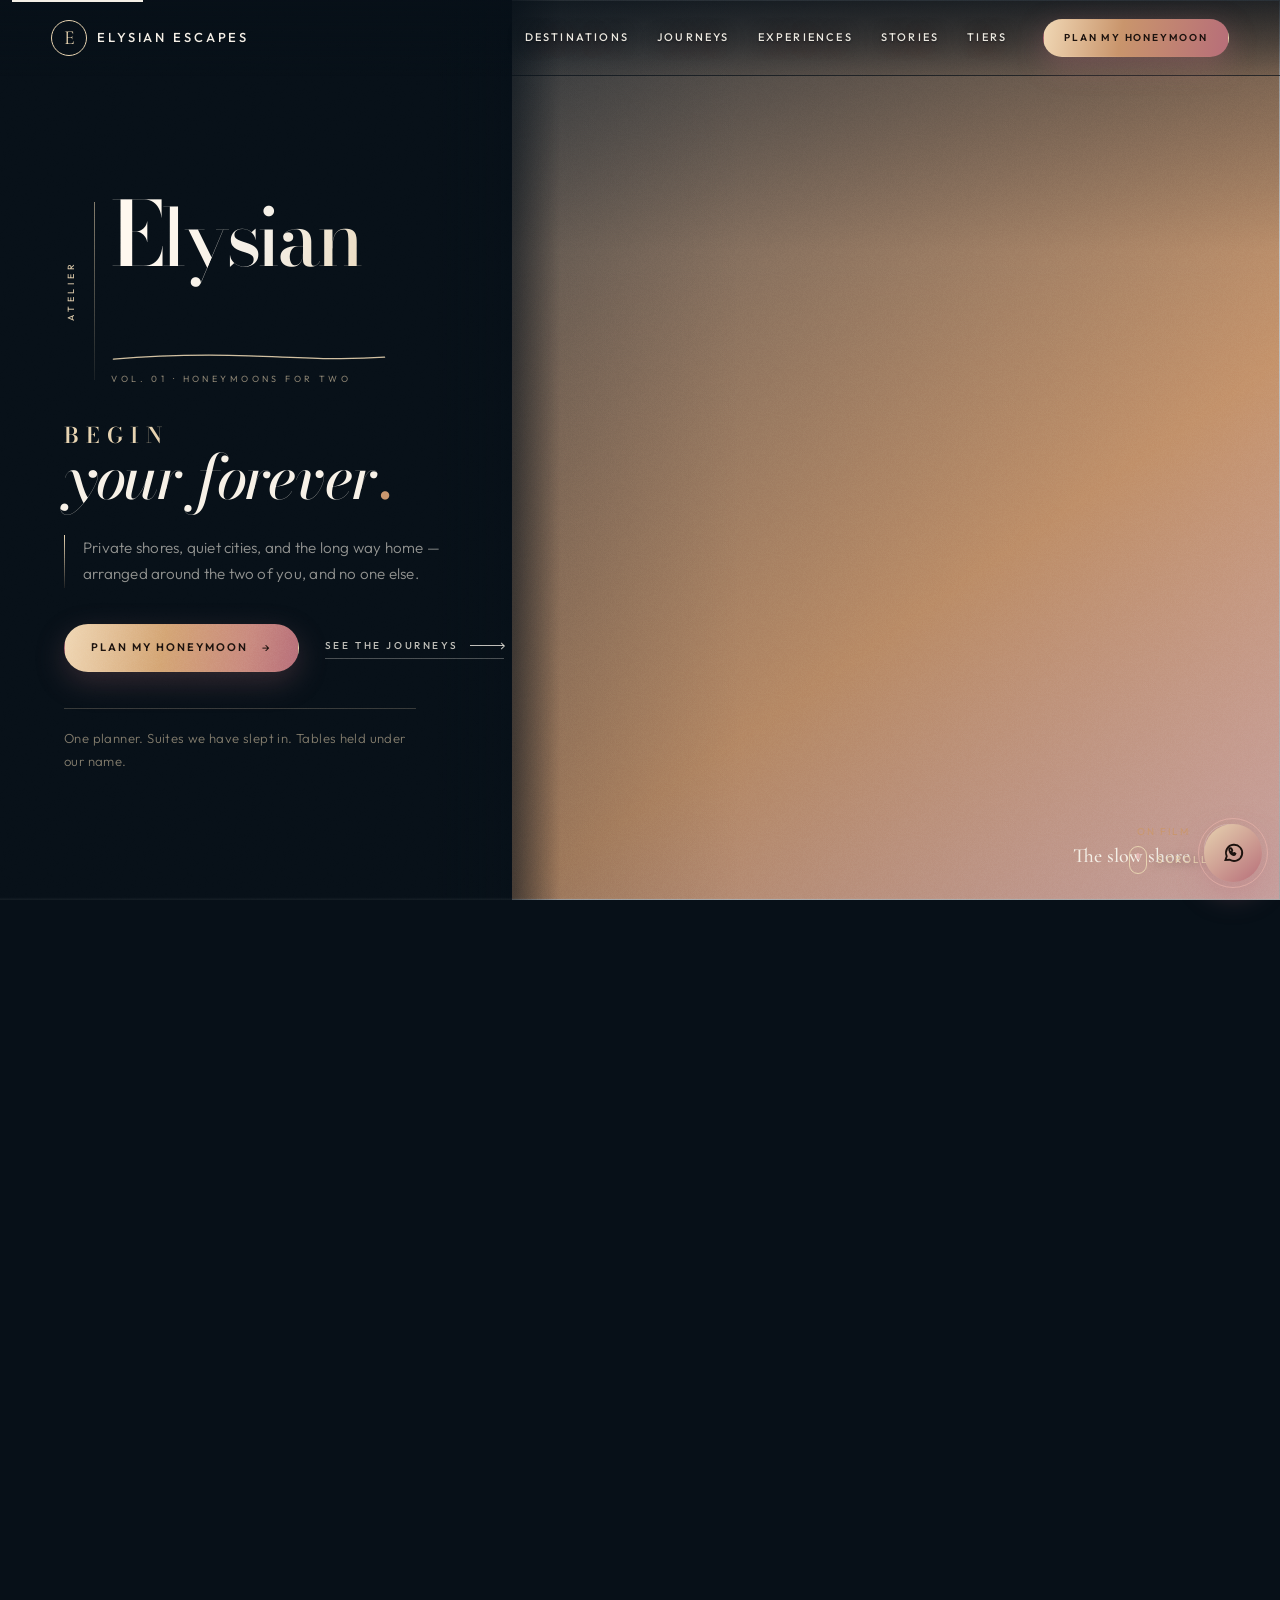
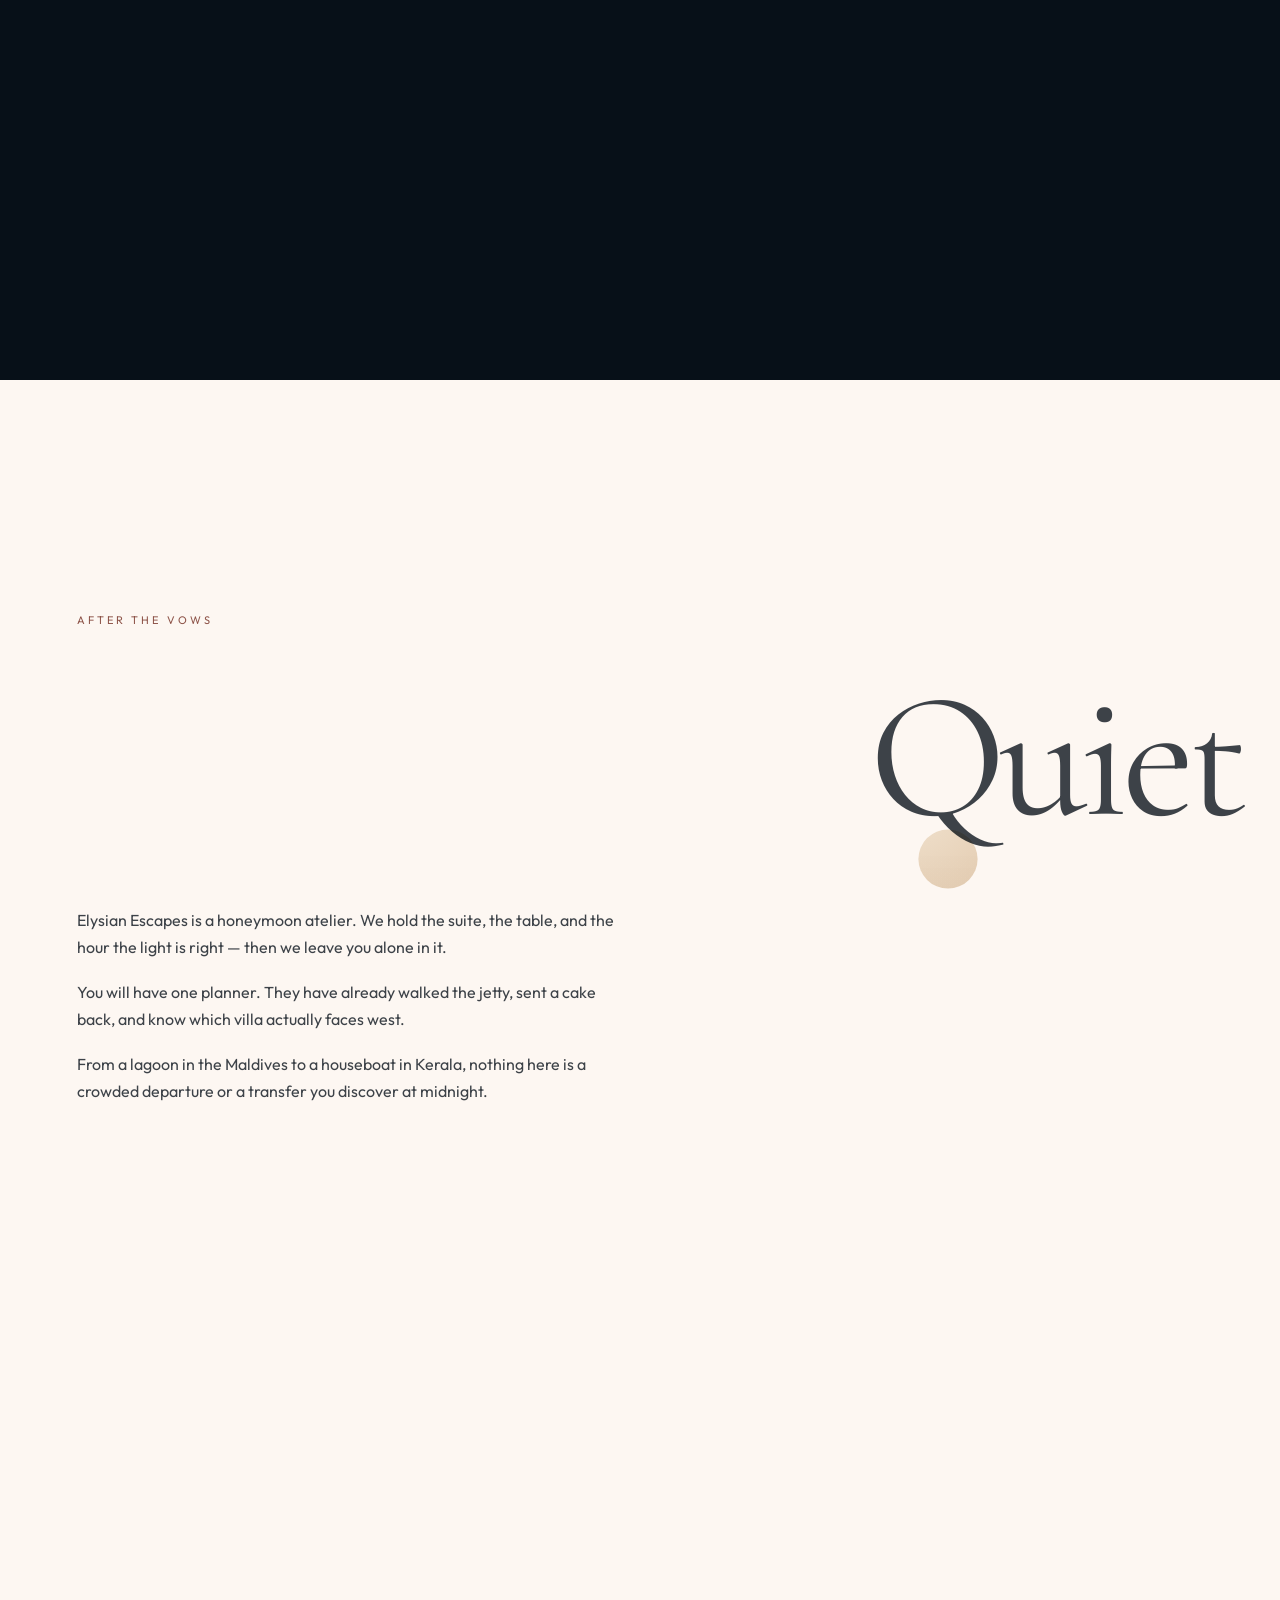
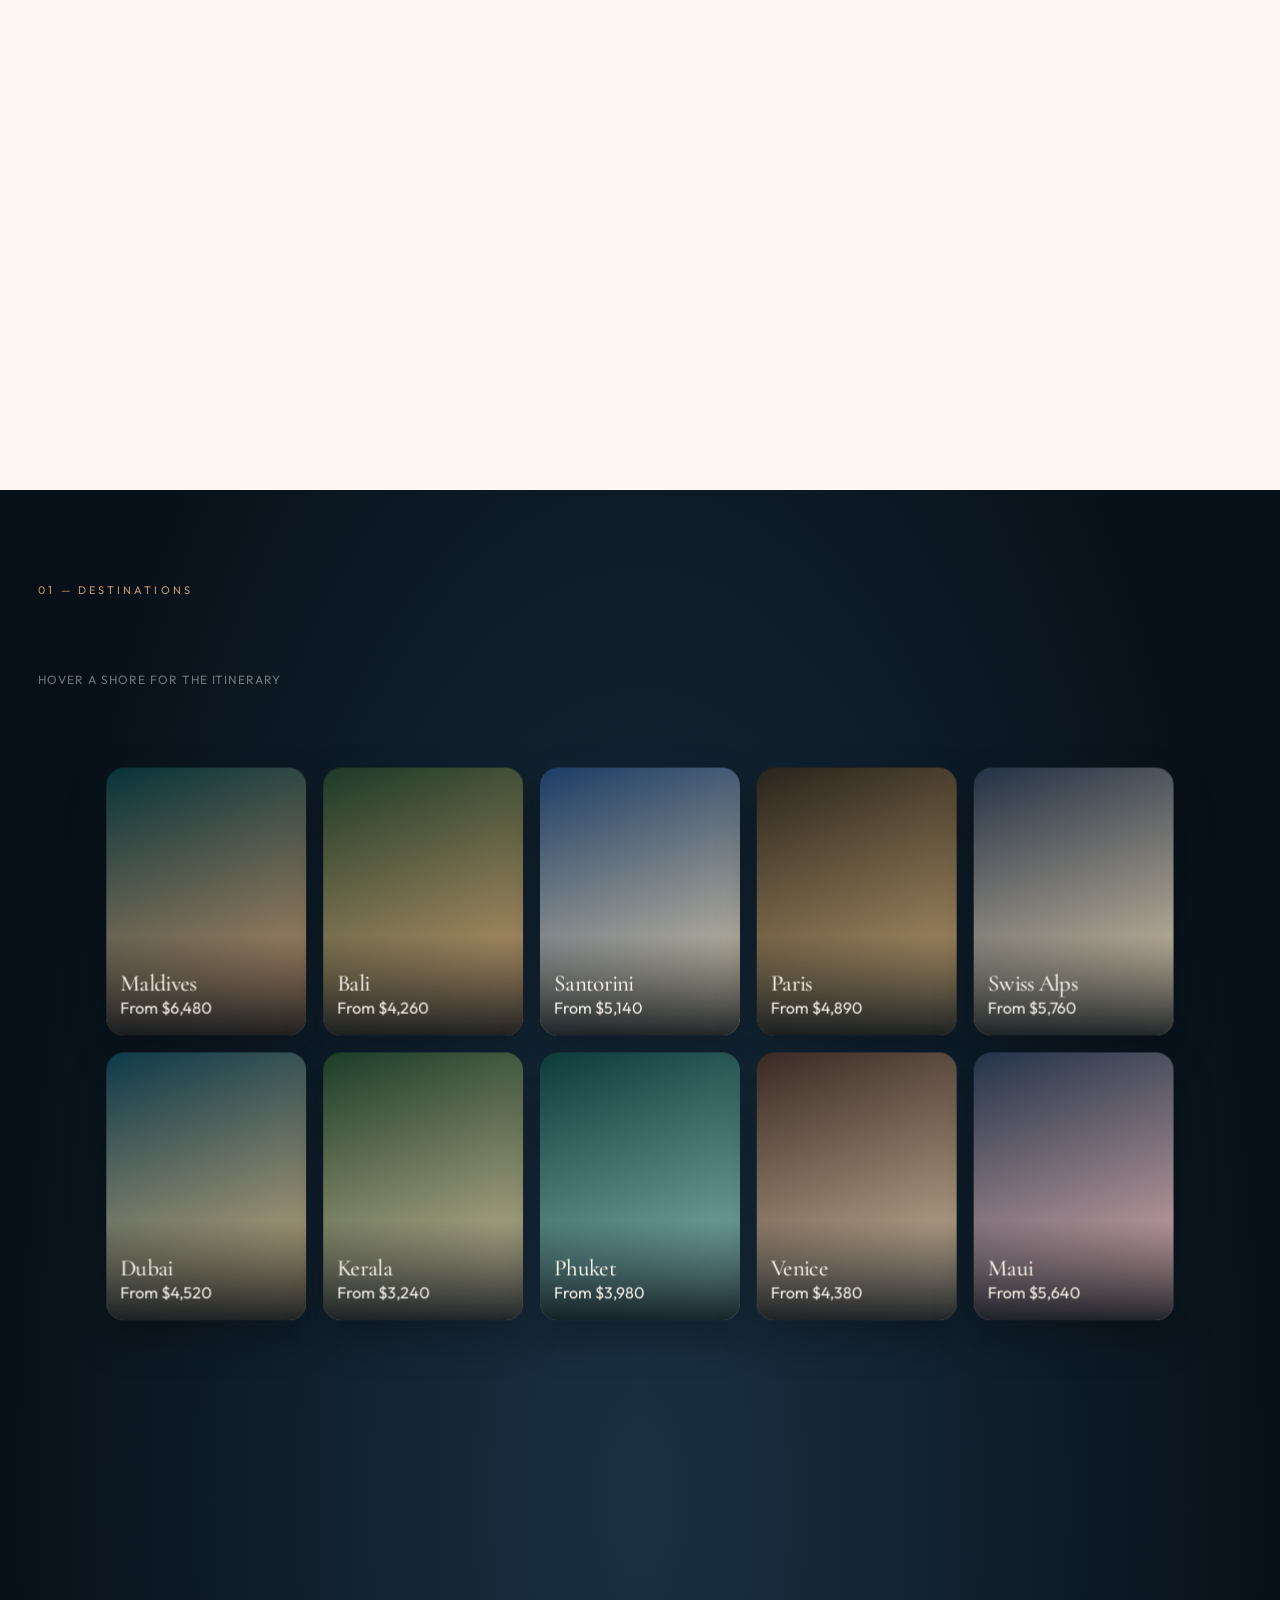
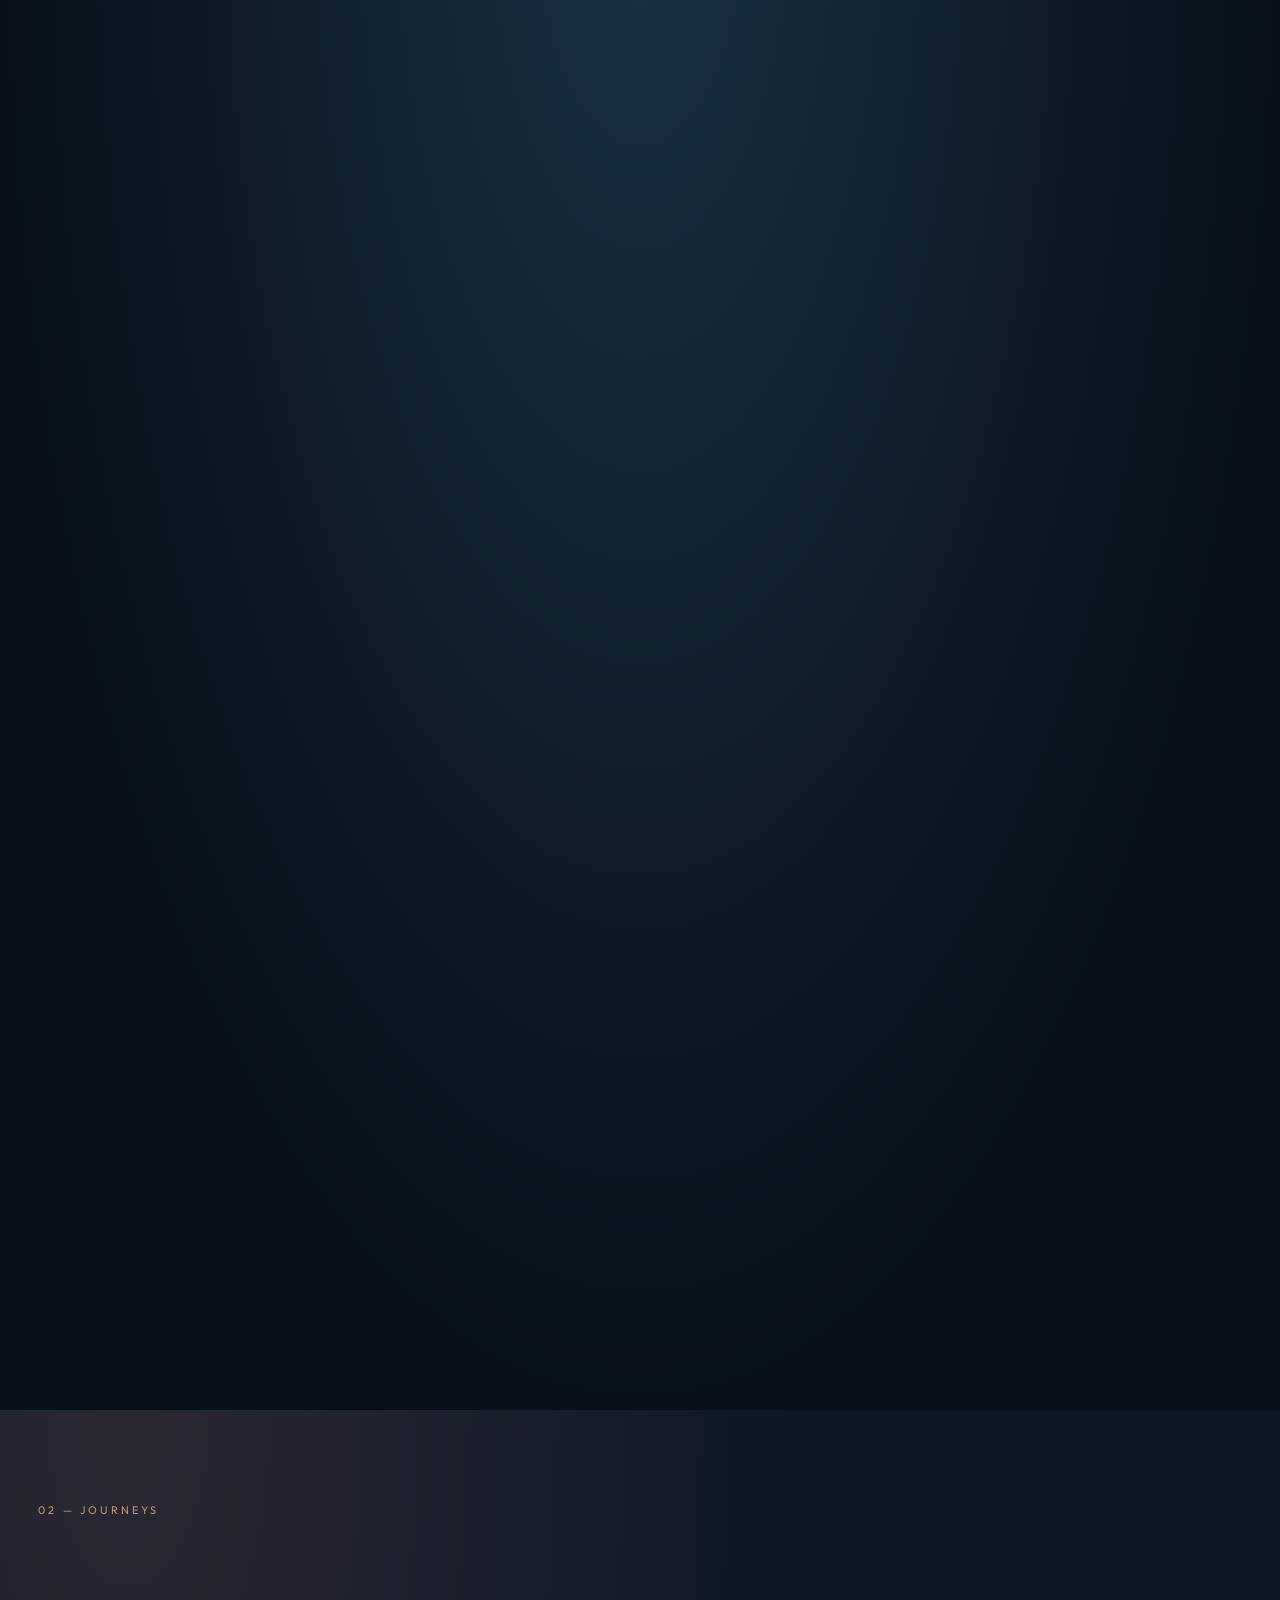
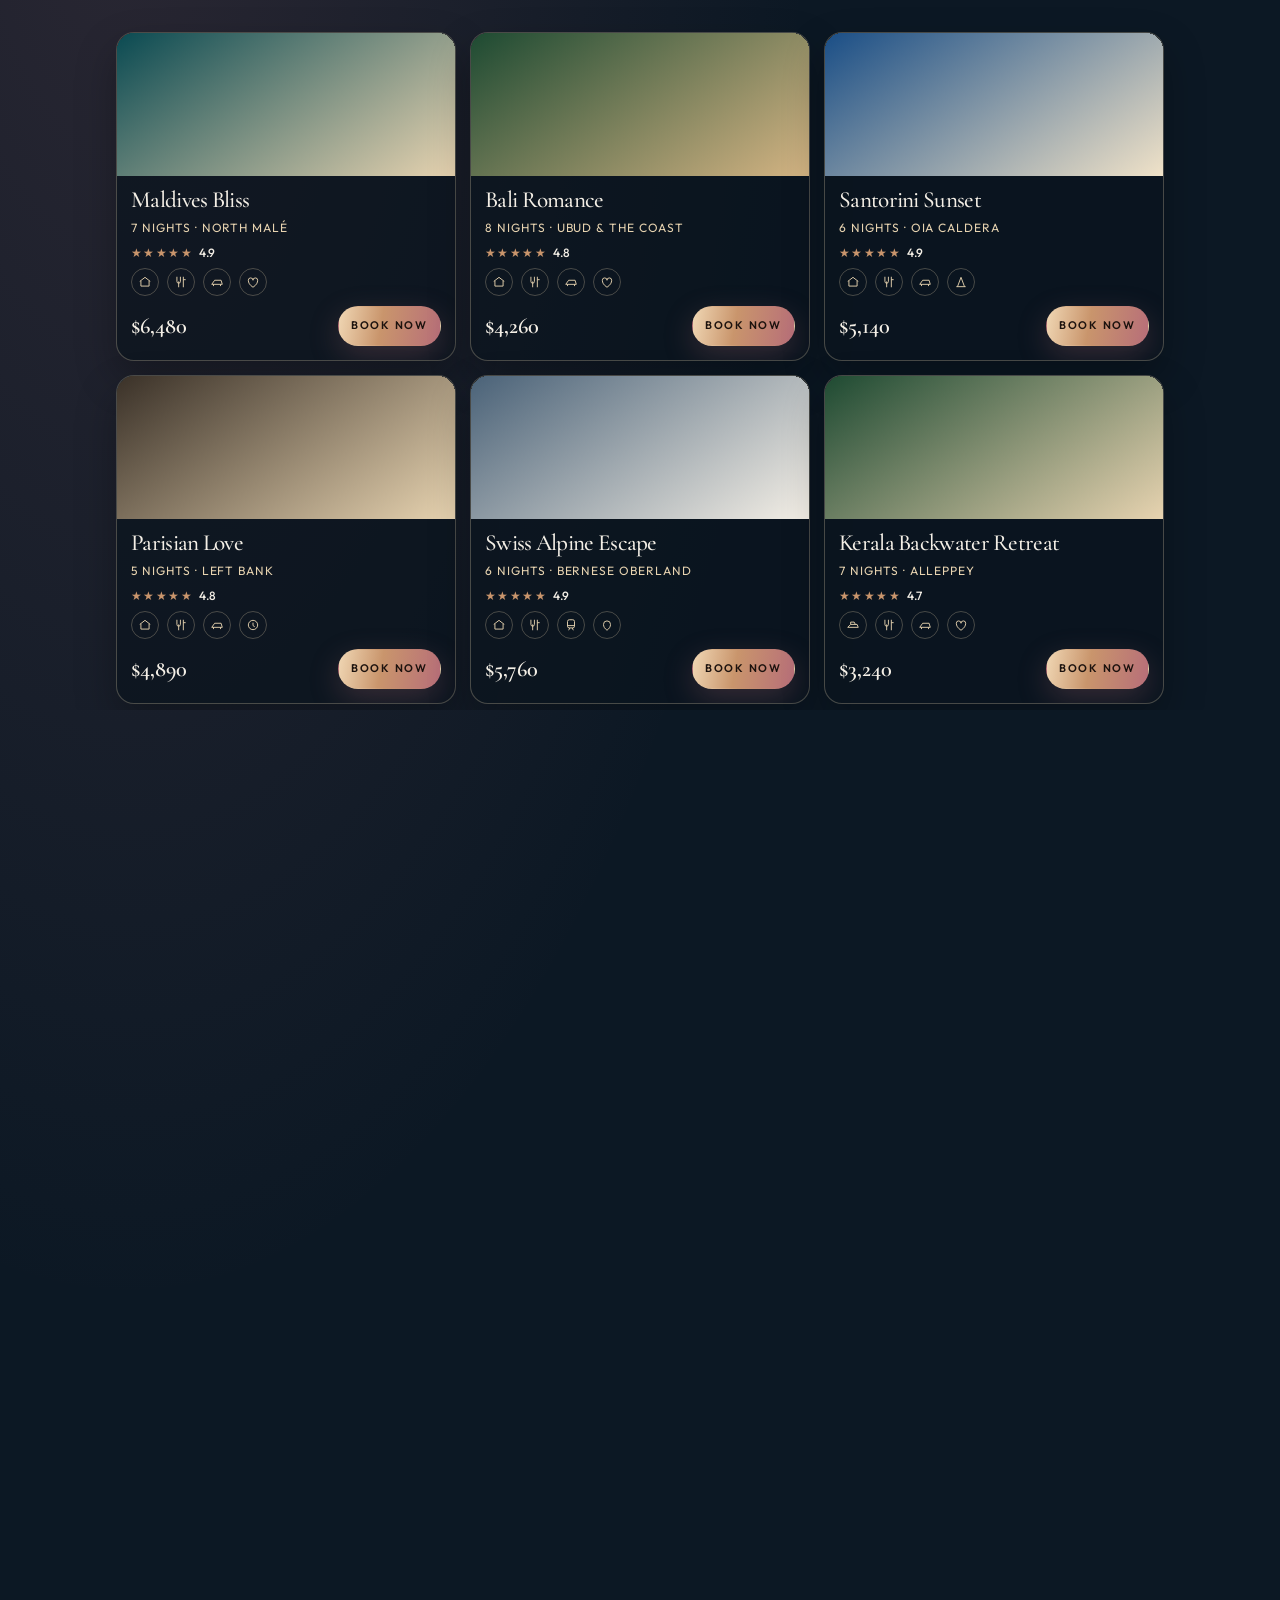
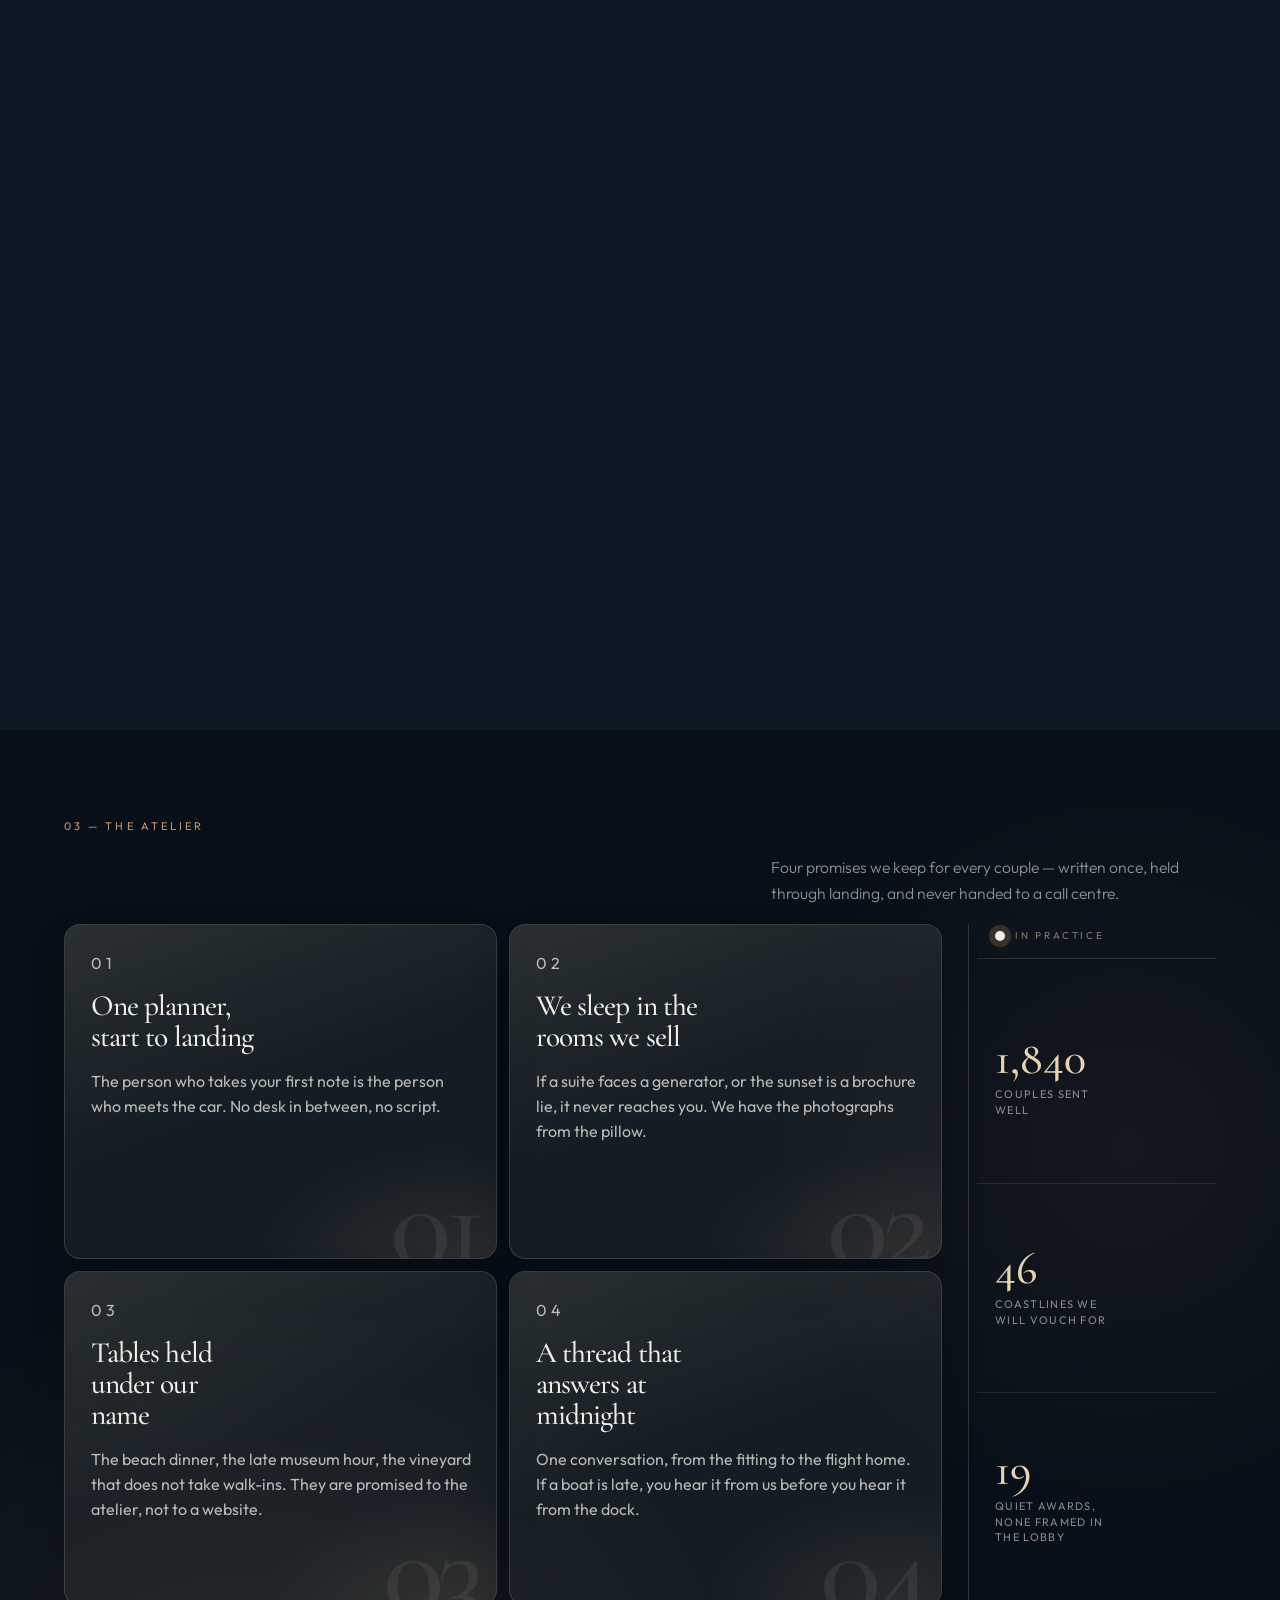
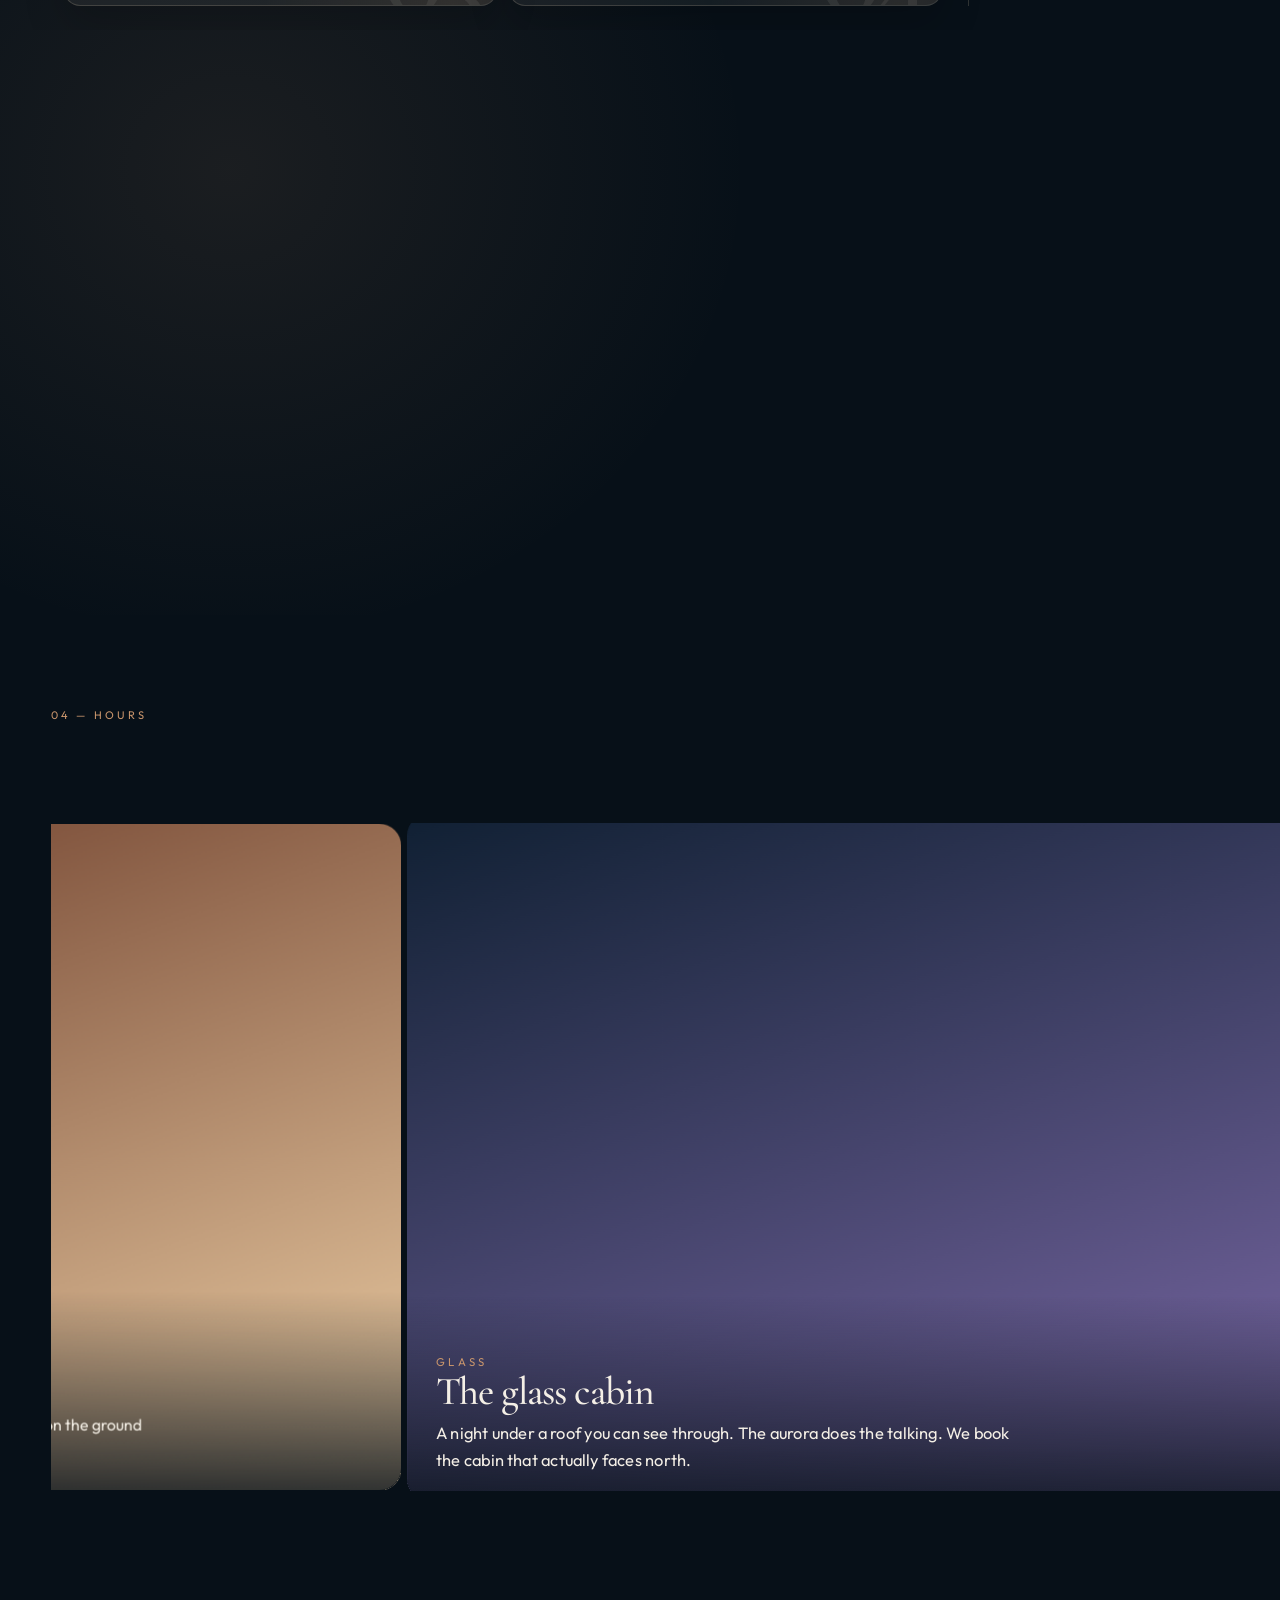
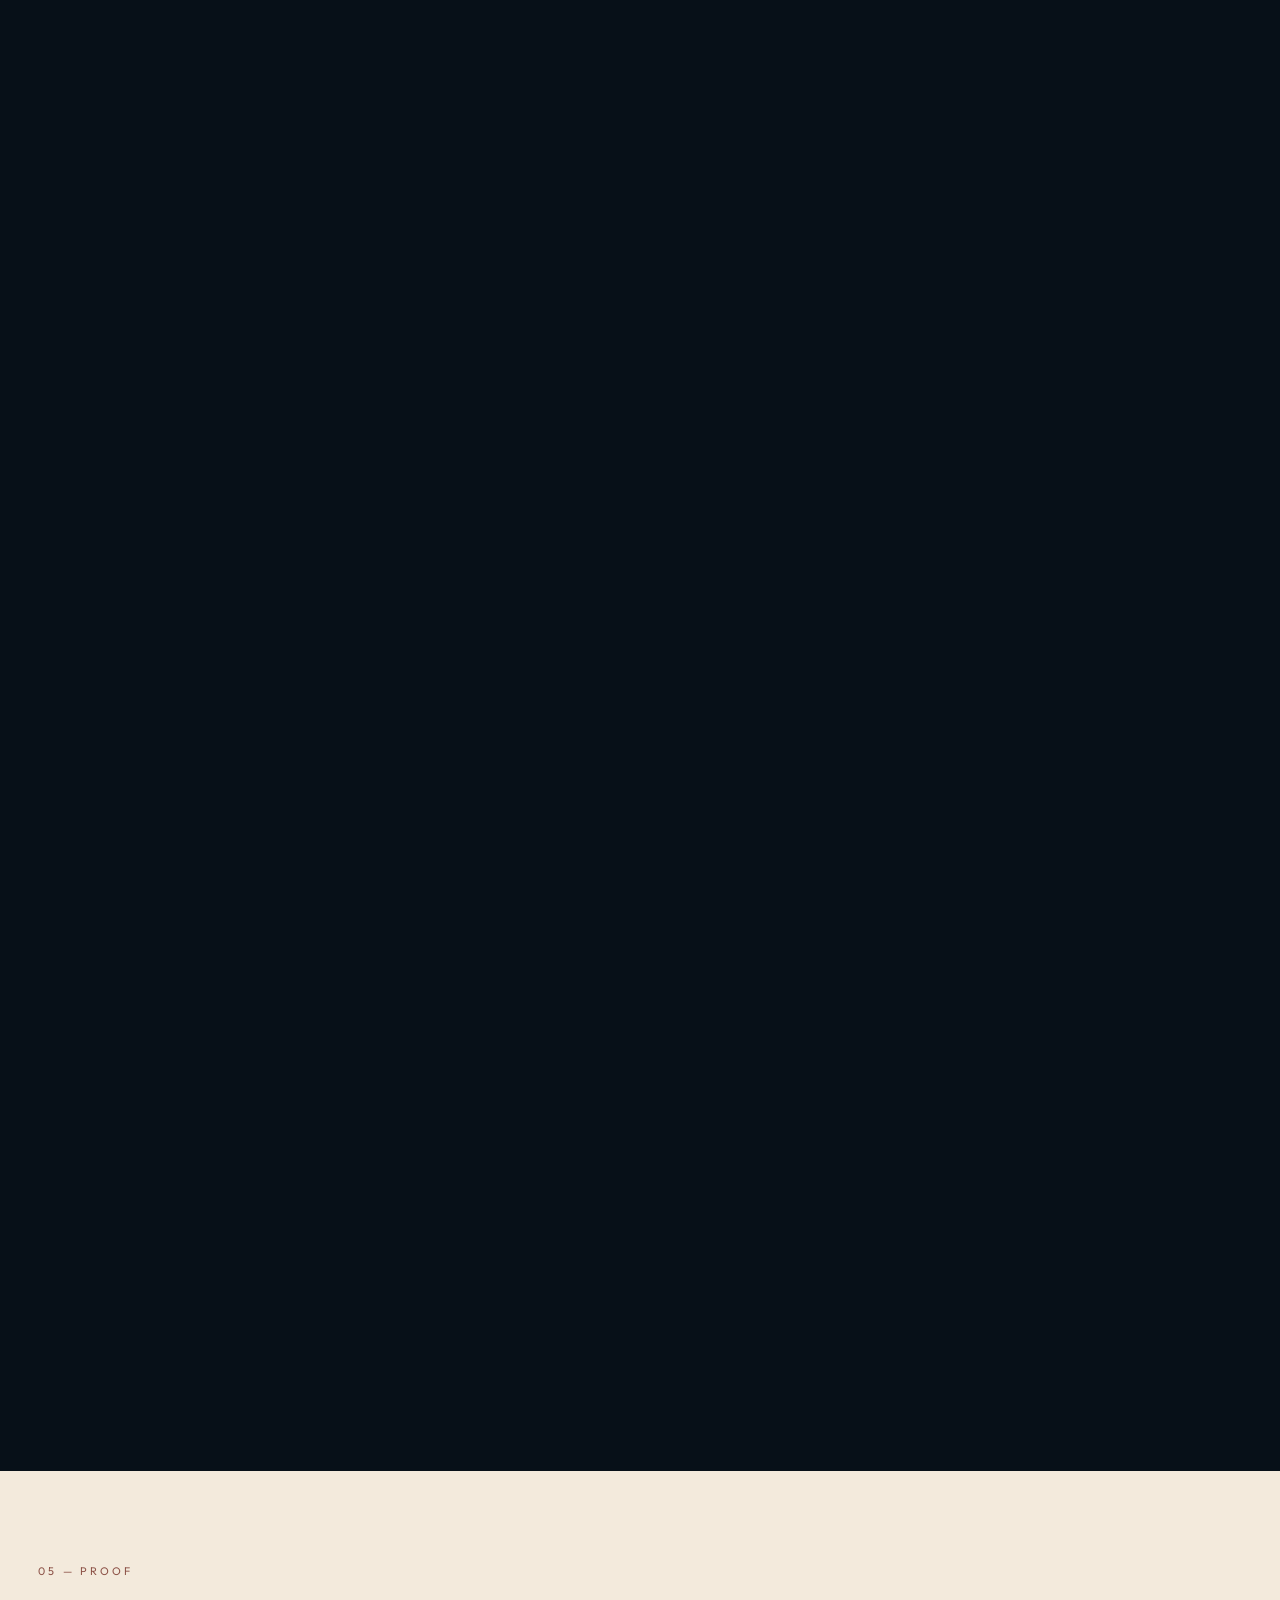
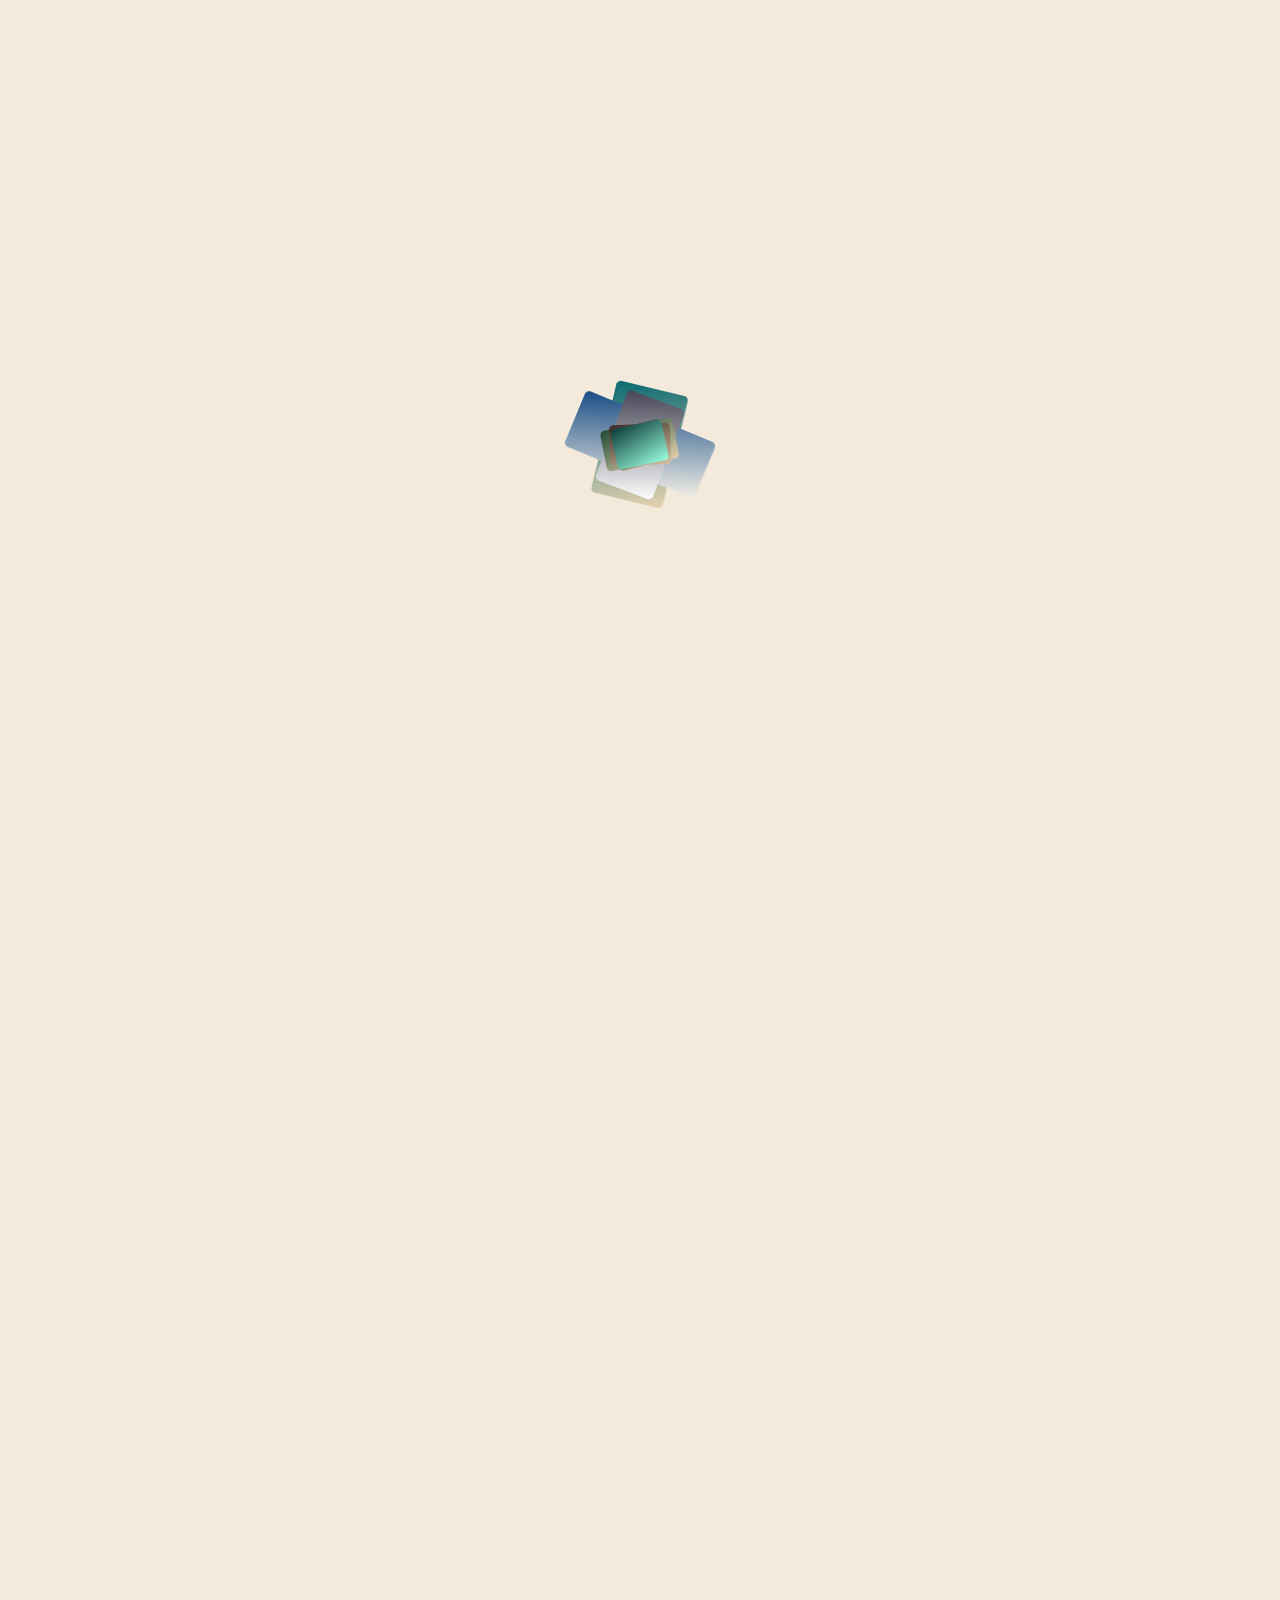
==== commit d07d0988: "Fix mobile layout across home and shared pages. Unpin progress-gated sections, stack notes/experienc" ====
--- a/index.html
+++ b/index.html
@@ -699,7 +699,8 @@
   box-shadow: 0 18px 40px rgba(0,0,0,.28);
 }
 html.is-motion .orbit-card:hover .flip,
-html.is-motion .orbit-card:focus-within .flip {
+html.is-motion .orbit-card:focus-within .flip,
+html.is-motion .orbit-card.is-flipped .flip {
   transform: rotateY(180deg);
 }
 .face { border-radius: 18px; overflow: hidden; height: 100%; }
@@ -1284,10 +1285,39 @@
   .g1, .g3, .g5 { min-height: 300px; }
 }
 @media (max-width: 980px) {
-  .intro-stage { grid-template-columns: 1fr; padding-bottom: 8vh; gap: 28px; }
-  .intro-void { height: min(58vw, 380px); order: -1; }
-  .intro-reveal { width: min(100%, 340px); }
-  .intro-mark { top: auto; bottom: 4%; font-size: clamp(4rem, 22vw, 7rem); opacity: .55; }
+  .intro-stage {
+    grid-template-columns: 1fr;
+    height: auto;
+    padding: calc(var(--nav-h) + 28px) 7vw 48px;
+    gap: 22px;
+    align-items: start;
+  }
+  .intro-void {
+    height: auto;
+    order: -1;
+    width: 100%;
+    padding: 8px 0 4px;
+  }
+  .intro-reveal { width: min(78vw, 320px); }
+  .intro-mark { display: none; }
+  .intro-copy { z-index: 2; max-width: none; }
+  .intro-whisper {
+    position: static;
+    margin: 14px 0 0;
+    text-align: center;
+    opacity: .55;
+    transform: none;
+  }
+  .intro-reveal-cap {
+    left: 10%; right: 10%; bottom: 12%;
+    font-size: clamp(1rem, 4.2vw, 1.25rem);
+    text-shadow: 0 2px 12px rgba(7, 16, 24, .65), 0 8px 28px rgba(7, 16, 24, .4);
+  }
+  .intro-reveal-veil {
+    background:
+      radial-gradient(circle at 50% 50%, transparent 38%, rgba(253, 247, 242, .2) 78%),
+      linear-gradient(180deg, transparent 40%, rgba(7, 16, 24, .55) 100%);
+  }
 }
 @media (max-width: 860px) {
   .scene-why .sec-head { grid-template-columns: 1fr; gap: 12px; }
@@ -1326,17 +1356,88 @@
   .mile:nth-child(odd) { --from: -28; }
   .form-grid { grid-template-columns: 1fr; }
   .field.wide { grid-column: auto; }
+  .sec-head { padding-right: 0; }
+  .to-top { left: auto; right: 14px; bottom: 78px; }
+  .wa { right: 14px; bottom: 14px; width: 52px; height: 52px; }
+}
+@media (max-width: 800px) {
+  /* Readable unpinned intro — no sticky clip, no scroll-scrubbed hiding */
+  html.is-motion .scene-intro,
+  html.is-motion .scene-intro.unpin { height: auto !important; }
+  html.is-motion .scene-intro > .sticky,
+  html.is-motion .scene-intro.unpin > .sticky {
+    position: relative !important;
+    height: auto !important;
+    overflow: visible !important;
+    display: block;
+  }
+  .intro-stage { height: auto; min-height: 0; }
+  .intro-eye,
+  .intro-line > span,
+  .intro-p,
+  .intro-reveal,
+  .intro-reveal-cap,
+  .intro-whisper,
+  .intro-mark {
+    opacity: 1 !important;
+    transform: none !important;
+    filter: none !important;
+  }
+  .intro-rule { transform: scaleX(1) !important; }
+  .intro-reveal {
+    clip-path: circle(48% at 50% 50%) !important;
+    border-radius: 50%;
+  }
+  .intro-reveal img { transform: none !important; }
+  .intro-reveal::before { animation: none; opacity: 0; }
+  .intro-title { font-size: clamp(2rem, 8.5vw, 2.8rem); margin-bottom: 18px; }
+  .intro-body { gap: 14px; }
+  .intro-p { font-size: 1rem; line-height: 1.65; color: rgba(7, 16, 24, .78); }
+  .intro-mark { display: none !important; }
+  /* Hero stacks cleanly without pin */
+  html.is-motion .scene-hero,
+  html.is-motion .scene-hero.unpin { height: auto !important; }
+  html.is-motion .scene-hero > .sticky,
+  html.is-motion .scene-hero.unpin > .sticky {
+    position: relative !important;
+    height: auto !important;
+    overflow: visible !important;
+  }
+  .hero-stage { min-height: 0; height: auto; }
+  .hero-film {
+    position: relative;
+    min-height: 42vh;
+    clip-path: none !important;
+    transform: none !important;
+  }
+  .hero-panel {
+    transform: none !important;
+    opacity: 1 !important;
+    width: 100%;
+    padding: 28px 6vw 40px;
+    background: var(--ink);
+  }
+  .hero-aside { max-width: none; }
 }
 @media (max-width: 640px) {
-  .deck, .tiers, .orbit-grid { grid-template-columns: 1fr; }
+  .deck, .tiers { grid-template-columns: 1fr; }
+  .orbit-grid { grid-template-columns: repeat(2, minmax(0, 1fr)); gap: 10px; }
   .tunnel { grid-template-columns: 1fr; min-height: 0; }
   .counters { grid-template-columns: 1fr; }
   .hero-brand { font-size: clamp(2.5rem, 12vw, 3.5rem); }
   .hero-display .hero-line--soft { font-size: clamp(.95rem, 3.8vw, 1.15rem); letter-spacing: .28em; }
   .hero-display .hero-line--strong { font-size: clamp(2rem, 9vw, 2.7rem); }
   .hero-mast { margin-bottom: 22px; gap: 0 12px; }
+  .hero-index { font-size: 8px; letter-spacing: .32em; }
   .form-actions { flex-direction: column; align-items: stretch; }
   .foot-grid { grid-template-columns: 1fr; }
+  .intro-stage { padding-left: 6vw; padding-right: 6vw; }
+  .intro-reveal { width: min(72vw, 280px); }
+  .intro-reveal-cap { bottom: 10%; font-size: 1rem; }
+  .nav .logo strong { font-size: 10px; letter-spacing: .2em; }
+  .dest-meta { padding: 28px 10px 10px; }
+  .dest-meta h3 { font-size: 1.15rem; }
+  .dest-meta p { font-size: .78rem; }
 }
 
 /* Narrow screens leave the heavy pinned layouts and fall back to readable stacks */
@@ -1344,19 +1445,257 @@
 html.is-motion .scene.unpin > .sticky {
   position: relative !important; height: auto !important; overflow: visible !important; display: block;
 }
-html.is-motion .scene.unpin .orbit-grid { display: grid; height: auto; }
+html.is-motion .scene.unpin.scene-orbit > .sticky {
+  padding: 88px 4vw 40px;
+  display: flex;
+  flex-direction: column;
+  gap: 16px;
+}
+html.is-motion .scene.unpin .orbit-grid {
+  display: grid !important;
+  grid-template-columns: repeat(2, minmax(0, 1fr));
+  gap: 12px;
+  height: auto;
+  min-height: 0;
+  flex: none;
+  perspective: none;
+  width: 100%;
+}
 html.is-motion .scene.unpin .deck { display: grid; height: auto; }
 html.is-motion .scene.unpin .pkg,
-html.is-motion .scene.unpin .orbit-card,
 html.is-motion .scene.unpin .g-item,
 html.is-motion .scene.unpin .tier {
   position: relative !important; left: auto !important; top: auto !important;
   width: auto !important; height: auto !important; aspect-ratio: 3/4;
   transform: none !important; opacity: 1 !important; filter: none !important;
 }
+html.is-motion .scene.unpin .orbit-card {
+  position: relative !important;
+  left: auto !important;
+  top: auto !important;
+  width: auto !important;
+  height: auto !important;
+  aspect-ratio: 3 / 4;
+  transform: none !important;
+  opacity: 1 !important;
+  filter: none !important;
+  will-change: auto;
+}
+html.is-motion .scene.unpin .orbit-card .flip {
+  position: absolute;
+  inset: 0;
+  height: auto;
+}
+html.is-motion .scene.unpin .orbit-card .face {
+  position: absolute;
+  inset: 0;
+  display: flex;
+}
+html.is-motion .scene.unpin .orbit-card .face.back {
+  display: flex !important;
+  transform: rotateY(180deg);
+}
+html.is-motion .scene.unpin .orbit-card .face.front img {
+  position: absolute;
+  inset: 0;
+  width: 100%;
+  height: 100%;
+  object-fit: cover;
+}
 html.is-motion .scene.unpin .pkg { aspect-ratio: auto; }
-html.is-motion .scene.unpin .face.back { display: none; }
-html.is-motion .scene.unpin .masonry { height: auto; display: grid; }
+html.is-motion .scene.unpin .masonry {
+  height: auto; display: grid;
+  grid-template-columns: 1fr;
+  grid-template-rows: none;
+  gap: 12px;
+  min-height: 0;
+  perspective: none;
+}
+html.is-motion .scene.unpin .g-item {
+  position: relative !important;
+  min-height: 220px;
+  aspect-ratio: 4/3;
+  transform: none !important;
+  opacity: 1 !important;
+}
+html.is-motion .scene.unpin .g-item figcaption {
+  opacity: 1; transform: none;
+  font-size: 1.05rem;
+}
+html.is-motion .scene.unpin .intro-stage { height: auto; }
+html.is-motion .scene.unpin .hero-stage { height: auto; min-height: 0; }
+html.is-motion .scene.unpin .h-viewport {
+  display: block; width: 100%; height: auto !important;
+  overflow: visible !important; flex: none;
+}
+html.is-motion .scene.unpin .h-track {
+  display: flex; flex-direction: column; gap: 16px;
+  width: 100%; height: auto; padding: 0;
+  transform: none !important;
+}
+html.is-motion .scene.unpin .panel {
+  position: relative;
+  min-width: 0; width: 100%; flex: none;
+  height: auto; min-height: 280px;
+  transform: none !important;
+}
+html.is-motion .scene.unpin .panel .media { height: min(52vh, 360px); }
+html.is-motion .scene.unpin .panel img { transform: none !important; }
+html.is-motion .scene.unpin.scene-exp > .sticky,
+html.is-motion .scene.unpin.scene-deck > .sticky,
+html.is-motion .scene.unpin.scene-gallery > .sticky,
+html.is-motion .scene.unpin.scene-price > .sticky,
+html.is-motion .scene.unpin.scene-why > .sticky {
+  padding: 88px 5vw 40px;
+  display: flex; flex-direction: column; gap: 18px;
+}
+/* Plan form — open fully on mobile (no tiny curtain hole) */
+html.is-motion .scene.unpin.scene-plan {
+  height: auto !important;
+}
+html.is-motion .scene.unpin.scene-plan > .sticky {
+  position: relative !important;
+  height: auto !important;
+  min-height: 0 !important;
+  overflow: visible !important;
+  padding: 88px 0 48px;
+  display: block;
+}
+html.is-motion .scene.unpin .curtain {
+  position: relative !important;
+  inset: auto !important;
+  clip-path: none !important;
+  display: flex;
+  flex-direction: column;
+  min-height: 0;
+  padding: 0 4vw 24px;
+}
+html.is-motion .scene.unpin .curtain .bg {
+  position: relative;
+  min-height: 180px;
+  max-height: 240px;
+  overflow: hidden;
+  border-radius: 16px;
+  margin-bottom: 16px;
+}
+html.is-motion .scene.unpin .curtain .bg img {
+  width: 100%; height: 100%; object-fit: cover; min-height: 180px;
+}
+html.is-motion .scene.unpin .plan-intro {
+  position: relative !important;
+  inset: auto !important;
+  opacity: 1 !important;
+  transform: none !important;
+  padding: 0 5vw 20px;
+  text-align: left;
+  place-items: start;
+}
+html.is-motion .scene.unpin .plan-intro h2 {
+  font-size: clamp(2rem, 9vw, 2.8rem);
+}
+html.is-motion .scene.unpin .plan-card {
+  position: relative !important;
+  width: 100%;
+  opacity: 1 !important;
+  transform: none !important;
+  margin: 0;
+}
+/* Itinerary miles full-width on mobile */
+html.is-motion .scene.unpin .mile,
+body.is-narrow .mile {
+  --in: 1;
+  width: 100% !important;
+  max-width: none;
+  margin-left: 0 !important;
+  margin-right: 0 !important;
+  opacity: 1 !important;
+  transform: none !important;
+}
+html.is-motion .scene.unpin .route-svg,
+body.is-narrow .route-svg { display: none; }
+/* Stories — stack letters instead of wide marquee */
+body.is-narrow .notes-stage,
+.notes-stage.is-stacked {
+  overflow: visible;
+  cursor: auto;
+  touch-action: auto;
+}
+body.is-narrow .notes-stage::before,
+body.is-narrow .notes-stage::after,
+.notes-stage.is-stacked::before,
+.notes-stage.is-stacked::after { display: none; }
+body.is-narrow .notes-rail,
+.notes-stage.is-stacked .notes-rail {
+  display: grid;
+  grid-template-columns: 1fr;
+  gap: 14px;
+  width: 100%;
+  max-width: 100%;
+  padding: 0 5vw 8px;
+  transform: none !important;
+}
+body.is-narrow .notes-rail .note[aria-hidden="true"],
+.notes-stage.is-stacked .notes-rail .note[aria-hidden="true"] { display: none; }
+body.is-narrow .note,
+.notes-stage.is-stacked .note {
+  flex: none;
+  width: 100%;
+  min-height: 0;
+}
+body.is-narrow .hero-feature {
+  position: static;
+  margin: 12px 6vw 0;
+  display: inline-flex;
+}
+body.is-narrow .scroll-ind { display: none; }
+body.is-narrow .hero-wipe { display: none; }
+body.is-narrow .hero-stage,
+body.is-narrow .hero-film {
+  overflow: hidden;
+  max-width: 100%;
+  width: 100%;
+  transform: none !important;
+}
+body.is-narrow .hero-panel {
+  transform: none !important;
+  opacity: 1 !important;
+  width: 100% !important;
+  max-width: none;
+  left: auto;
+}
+body.is-narrow .sec-head { padding-left: 0; padding-right: 0; }
+body.is-narrow .sec-head h2 { font-size: clamp(1.8rem, 8vw, 2.6rem); }
+body.is-narrow .tiers { grid-template-columns: 1fr !important; }
+body.is-narrow .tier { transform: none !important; opacity: 1 !important; }
+body.is-narrow .why-layout { grid-template-columns: 1fr; }
+body.is-narrow .tunnel { min-height: 0; height: auto; }
+body.is-narrow .counters { grid-template-columns: 1fr; }
+body.is-narrow .note {
+  flex-basis: auto;
+  width: 100%;
+  min-height: 0;
+  padding: 28px 22px 22px;
+}
+body.is-narrow .note blockquote { font-size: clamp(1.15rem, 5.2vw, 1.4rem); }
+body.is-narrow .panel-copy {
+  padding: 18px 16px 20px;
+}
+body.is-narrow .panel-copy h3 { font-size: clamp(1.55rem, 6.5vw, 2rem); }
+body.is-narrow .form-grid { grid-template-columns: 1fr !important; }
+body.is-narrow .field.wide { grid-column: auto; }
+body.is-narrow .form-actions {
+  flex-direction: column;
+  align-items: stretch;
+  gap: 12px;
+}
+body.is-narrow footer,
+body.is-narrow .scene-plan {
+  padding-bottom: calc(88px + env(safe-area-inset-bottom, 0px));
+}
+body.is-narrow .pkg .pkg-foot {
+  flex-wrap: wrap;
+  gap: 10px;
+}
 
 /* Readable layout if motion is reduced — pins and hidden starts never apply */
 @media (prefers-reduced-motion: reduce) {
@@ -2172,20 +2511,28 @@
   const $ = (sel, ctx) => (ctx || document).querySelector(sel);
   const $$ = (sel, ctx) => Array.from((ctx || document).querySelectorAll(sel));
 
-  /* Lenis — skipped when the user prefers reduced motion */
+  /* Lenis — skipped when reduced motion or narrow (native touch scroll is more reliable) */
   let lenis = null;
-  if (!reduced && typeof Lenis === "function") {
-    lenis = new Lenis({
-      autoRaf: false,
-      anchors: true,
-      autoToggle: true,
-      syncTouch: false,
-      duration: 1.2,
-      easing: (t) => Math.min(1, 1.001 - Math.pow(2, -10 * t)),
-      wheelMultiplier: 0.92,
-      touchMultiplier: 1.15,
-    });
-  }
+  function syncLenis() {
+    const want = !reduced && !narrow.matches && typeof Lenis === "function";
+    if (want && !lenis) {
+      lenis = new Lenis({
+        autoRaf: false,
+        anchors: true,
+        autoToggle: true,
+        syncTouch: false,
+        duration: 1.2,
+        easing: (t) => Math.min(1, 1.001 - Math.pow(2, -10 * t)),
+        wheelMultiplier: 0.92,
+        touchMultiplier: 1.15,
+      });
+    } else if (!want && lenis) {
+      try { lenis.destroy(); } catch (_) {}
+      lenis = null;
+      document.documentElement.classList.remove("lenis", "lenis-smooth");
+    }
+  }
+  syncLenis();
 
   function scrollToTarget(target, opts) {
     if (target == null) return;
@@ -2240,6 +2587,15 @@
       outer.appendChild(inner);
       el.appendChild(outer);
       el.appendChild(document.createTextNode(" "));
+    });
+  });
+
+  /* Touch / click flip for destination cards (hover is unreliable on phones) */
+  $$(".orbit-card").forEach((card) => {
+    card.addEventListener("click", (e) => {
+      if (e.target.closest("a, button")) return;
+      if (!narrow.matches && fine) return;
+      card.classList.toggle("is-flipped");
     });
   });
 
@@ -2433,10 +2789,17 @@
   const route = $("#route");
   function measure() {
     const tight = narrow.matches;
-    ["gallery", "orbit", "deck", "reel", "price"].forEach((name) => {
+    ["hero", "intro", "gallery", "orbit", "deck", "tunnel", "hscroll", "route", "reel", "price", "curtain"].forEach((name) => {
       const scene = $('[data-scene="' + name + '"]');
-      if (scene) scene.classList.toggle("unpin", tight);
+      if (!scene) return;
+      scene.classList.toggle("unpin", tight);
+      if (tight) scene.style.setProperty("--progress", "1");
     });
+    document.body.classList.toggle("is-narrow", tight);
+    const notesEl = $("#notes-stage");
+    const railEl = $("#reel");
+    if (notesEl) notesEl.classList.toggle("is-stacked", tight);
+    if (tight && railEl) railEl.style.setProperty("--tx", "0px");
     if (reduced) return;
     const exp = $('[data-scene="hscroll"]');
     if (exp) {
@@ -2755,6 +3118,7 @@
 
   function tickNotesMarquee() {
     if (!notesRail || reduced || !notesMarquee.primed) return;
+    if (narrow.matches || document.body.classList.contains("is-narrow")) return;
     if (notesMarquee.dragging) return;
     if (Math.abs(notesMarquee.vel) > 0.15) {
       notesMarquee.offset += notesMarquee.vel;
@@ -2829,13 +3193,14 @@
     $$("[data-scene]").forEach((scene) => {
       const rect = scene.getBoundingClientRect();
       const enter = clamp(1 - rect.top / (vh * 0.7), 0, 1);
-      const p = progressFor(scene, rect, vh);
+      const unpinned = reduced || scene.classList.contains("unpin");
+      const p = unpinned ? 1 : progressFor(scene, rect, vh);
       scene.style.setProperty("--enter", enter.toFixed(4));
       scene.style.setProperty("--progress", p.toFixed(4));
       if (scene.dataset.scene === "hero") {
         syncHeroVideo(p, rect.bottom > 0 && rect.top < vh);
       }
-      if (reduced || scene.classList.contains("unpin")) return;
+      if (unpinned) return;
       if (rect.bottom < -vh || rect.top > vh * 1.4) return;
       const kind = scene.dataset.scene;
       if (kind === "orbit") updateOrbit(scene, p);
@@ -2890,6 +3255,7 @@
     }, 140);
   }, { passive: true });
   narrow.addEventListener("change", () => {
+    syncLenis();
     measure();
     measureNotesHalf();
     wrapNotesOffset();
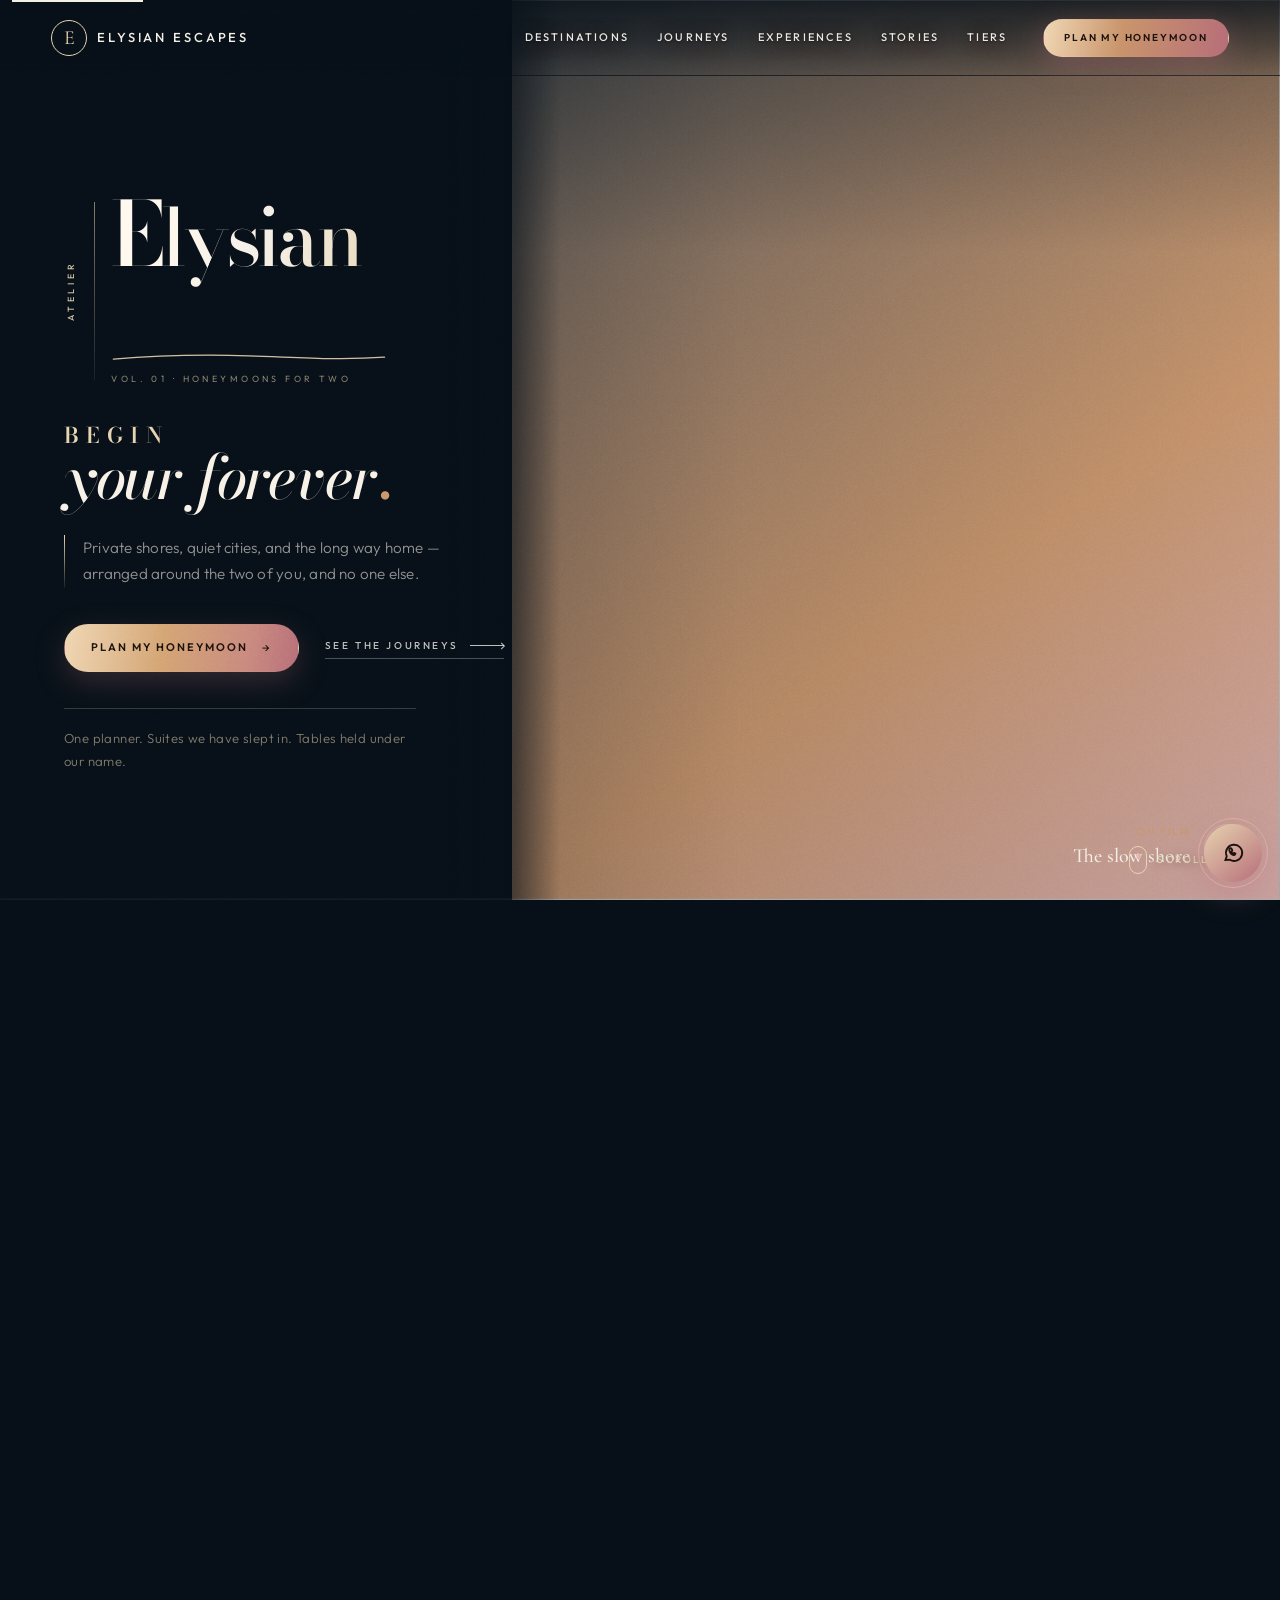
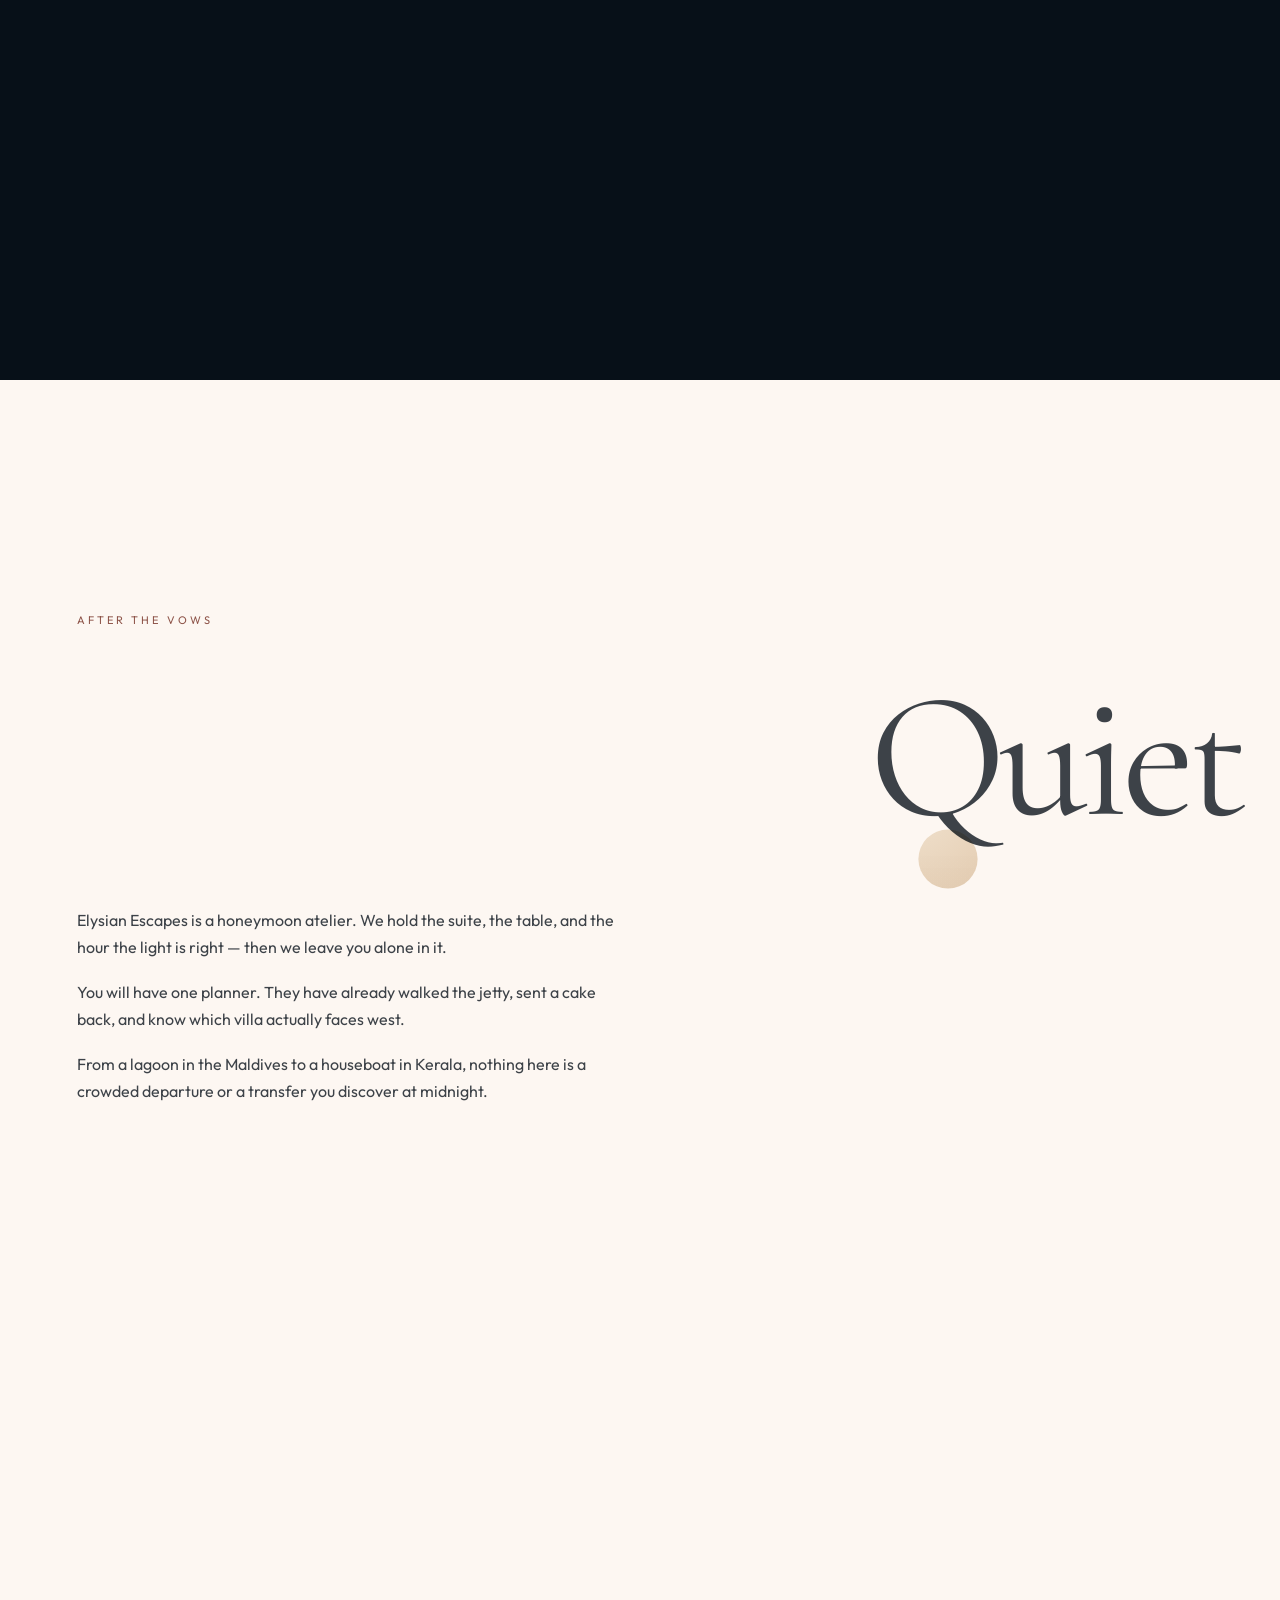
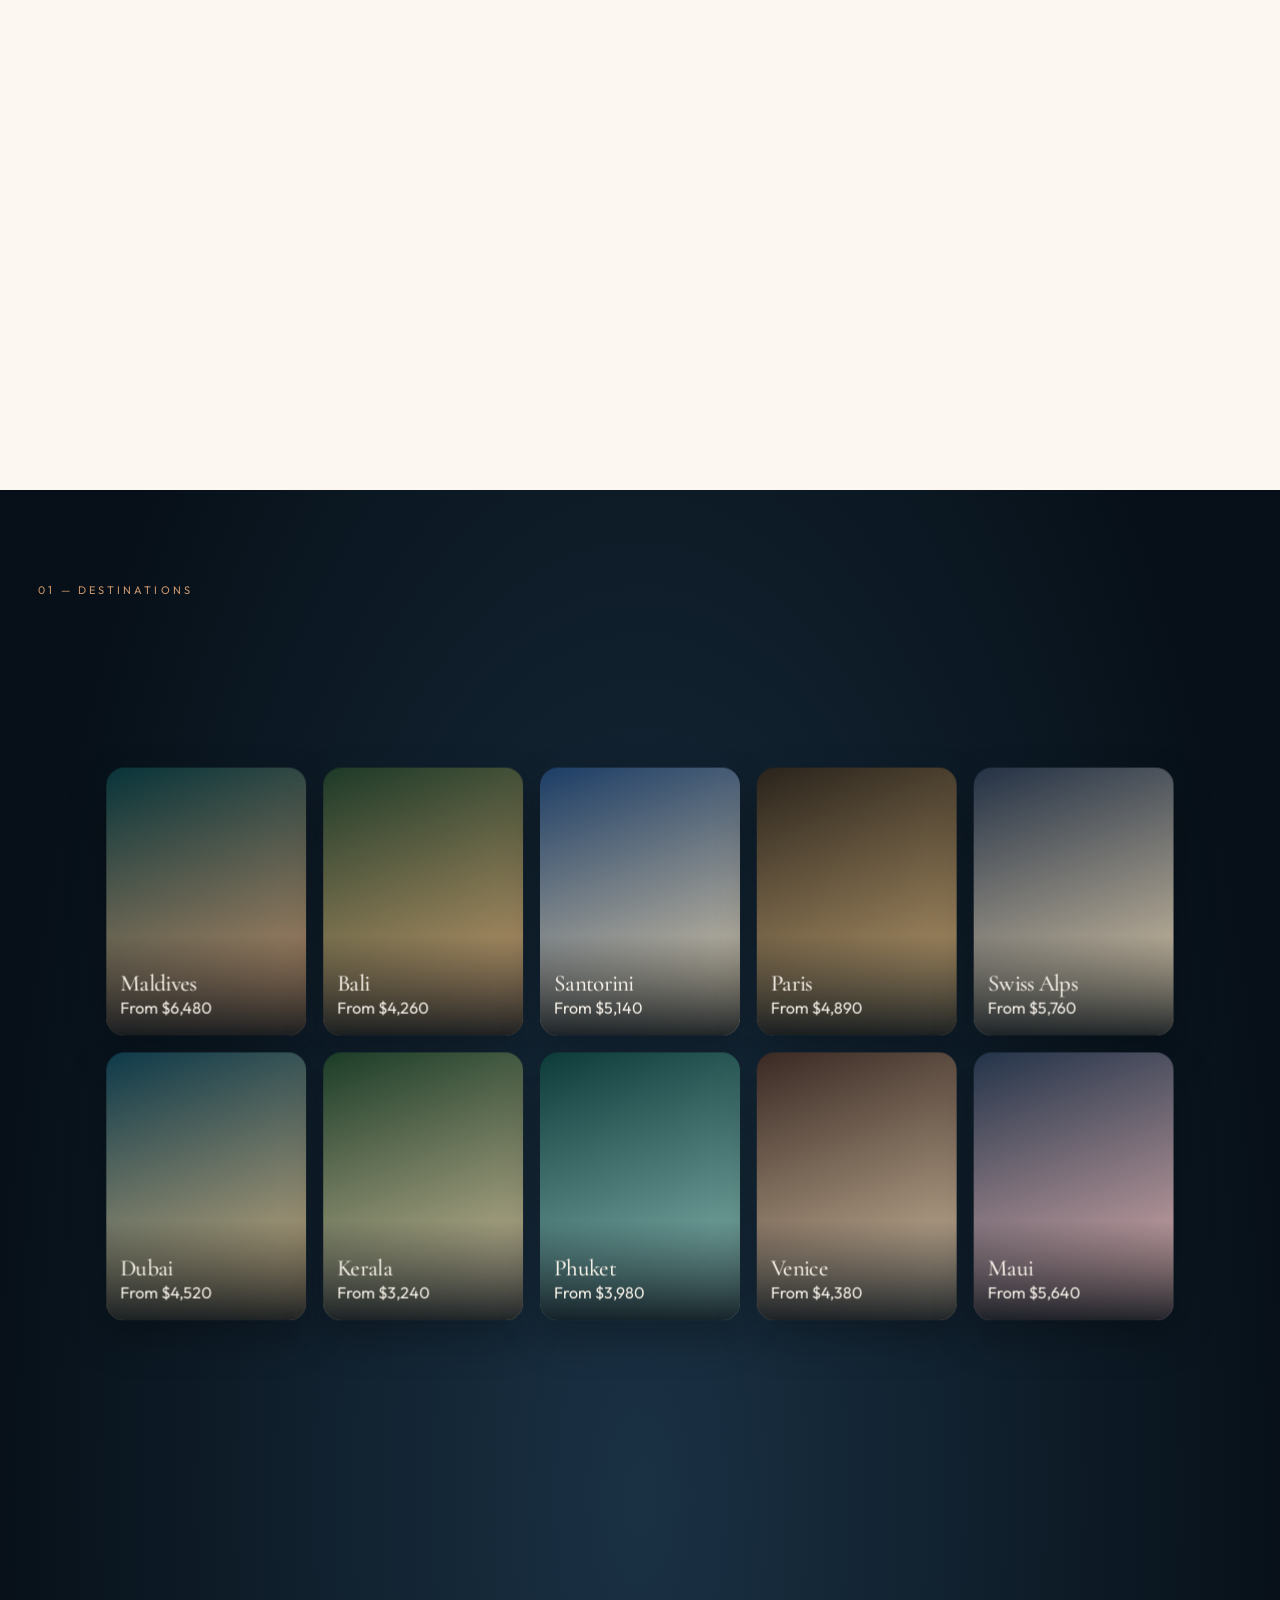
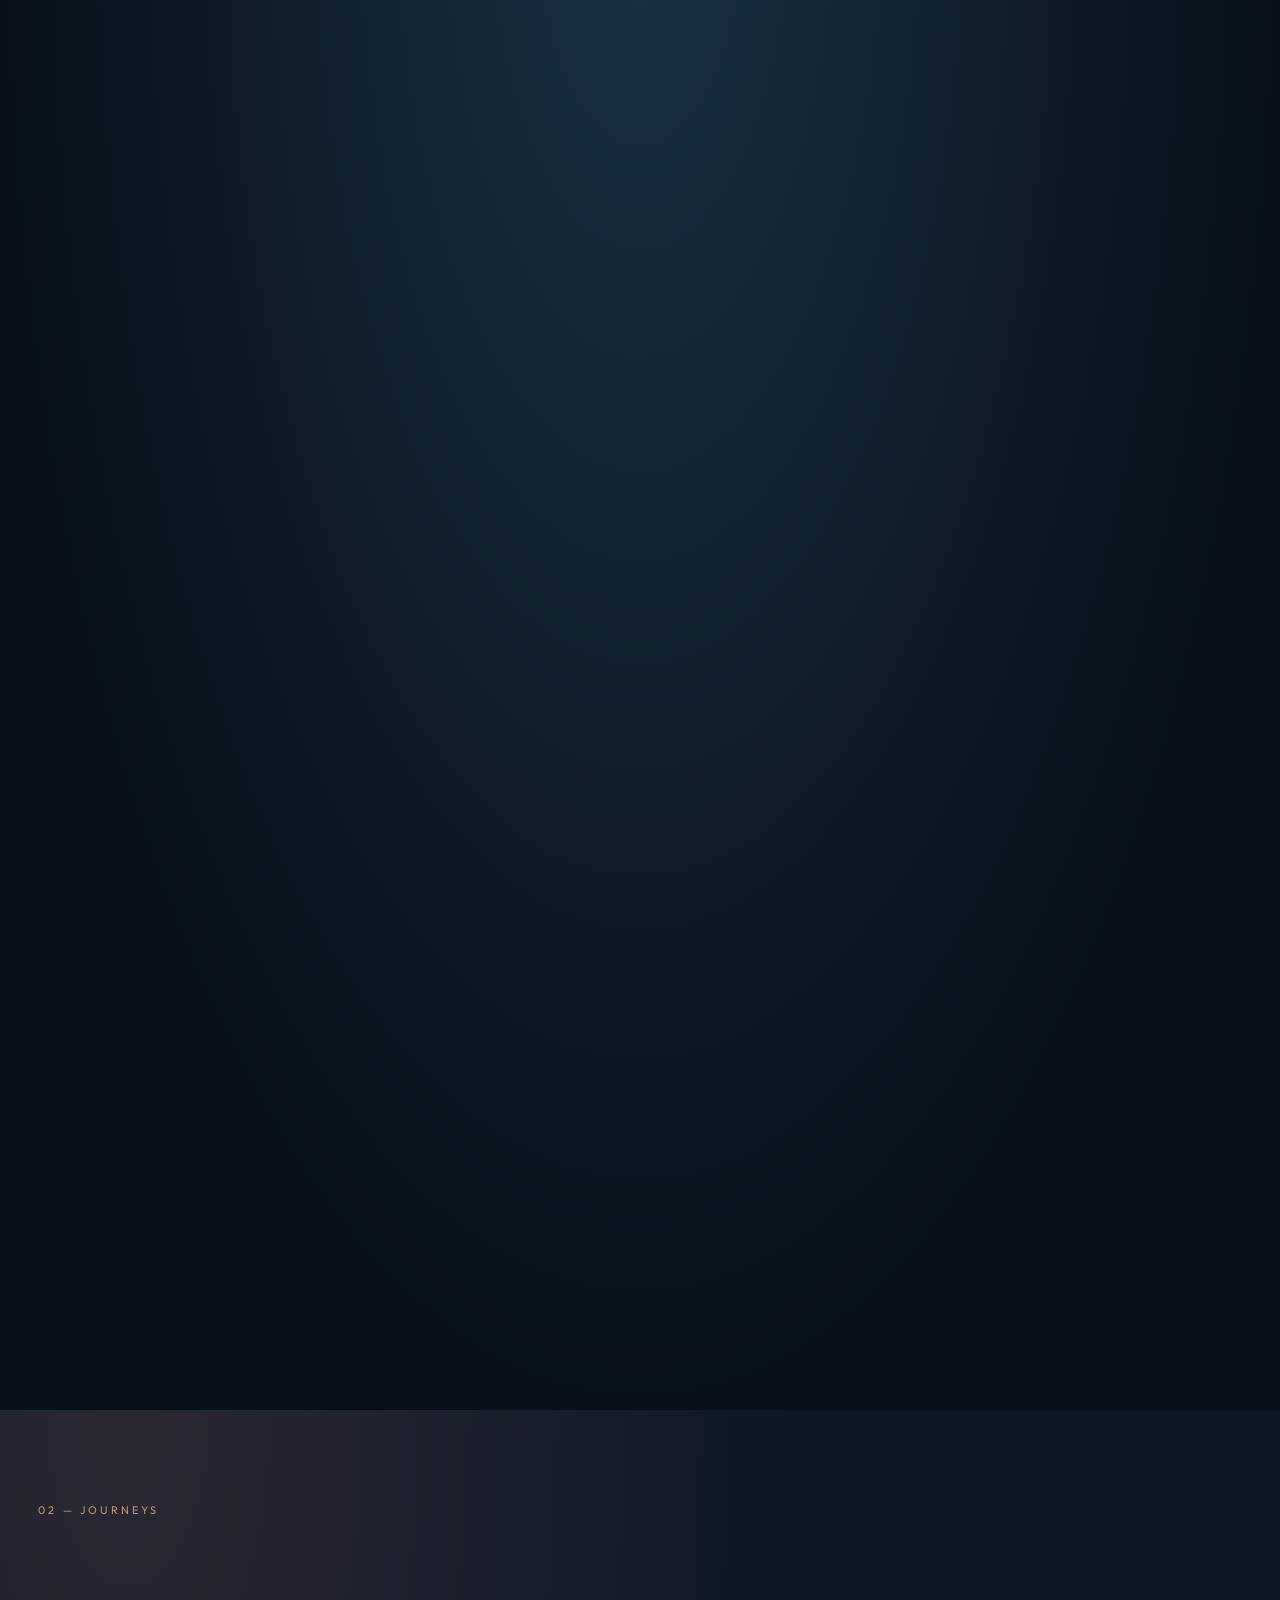
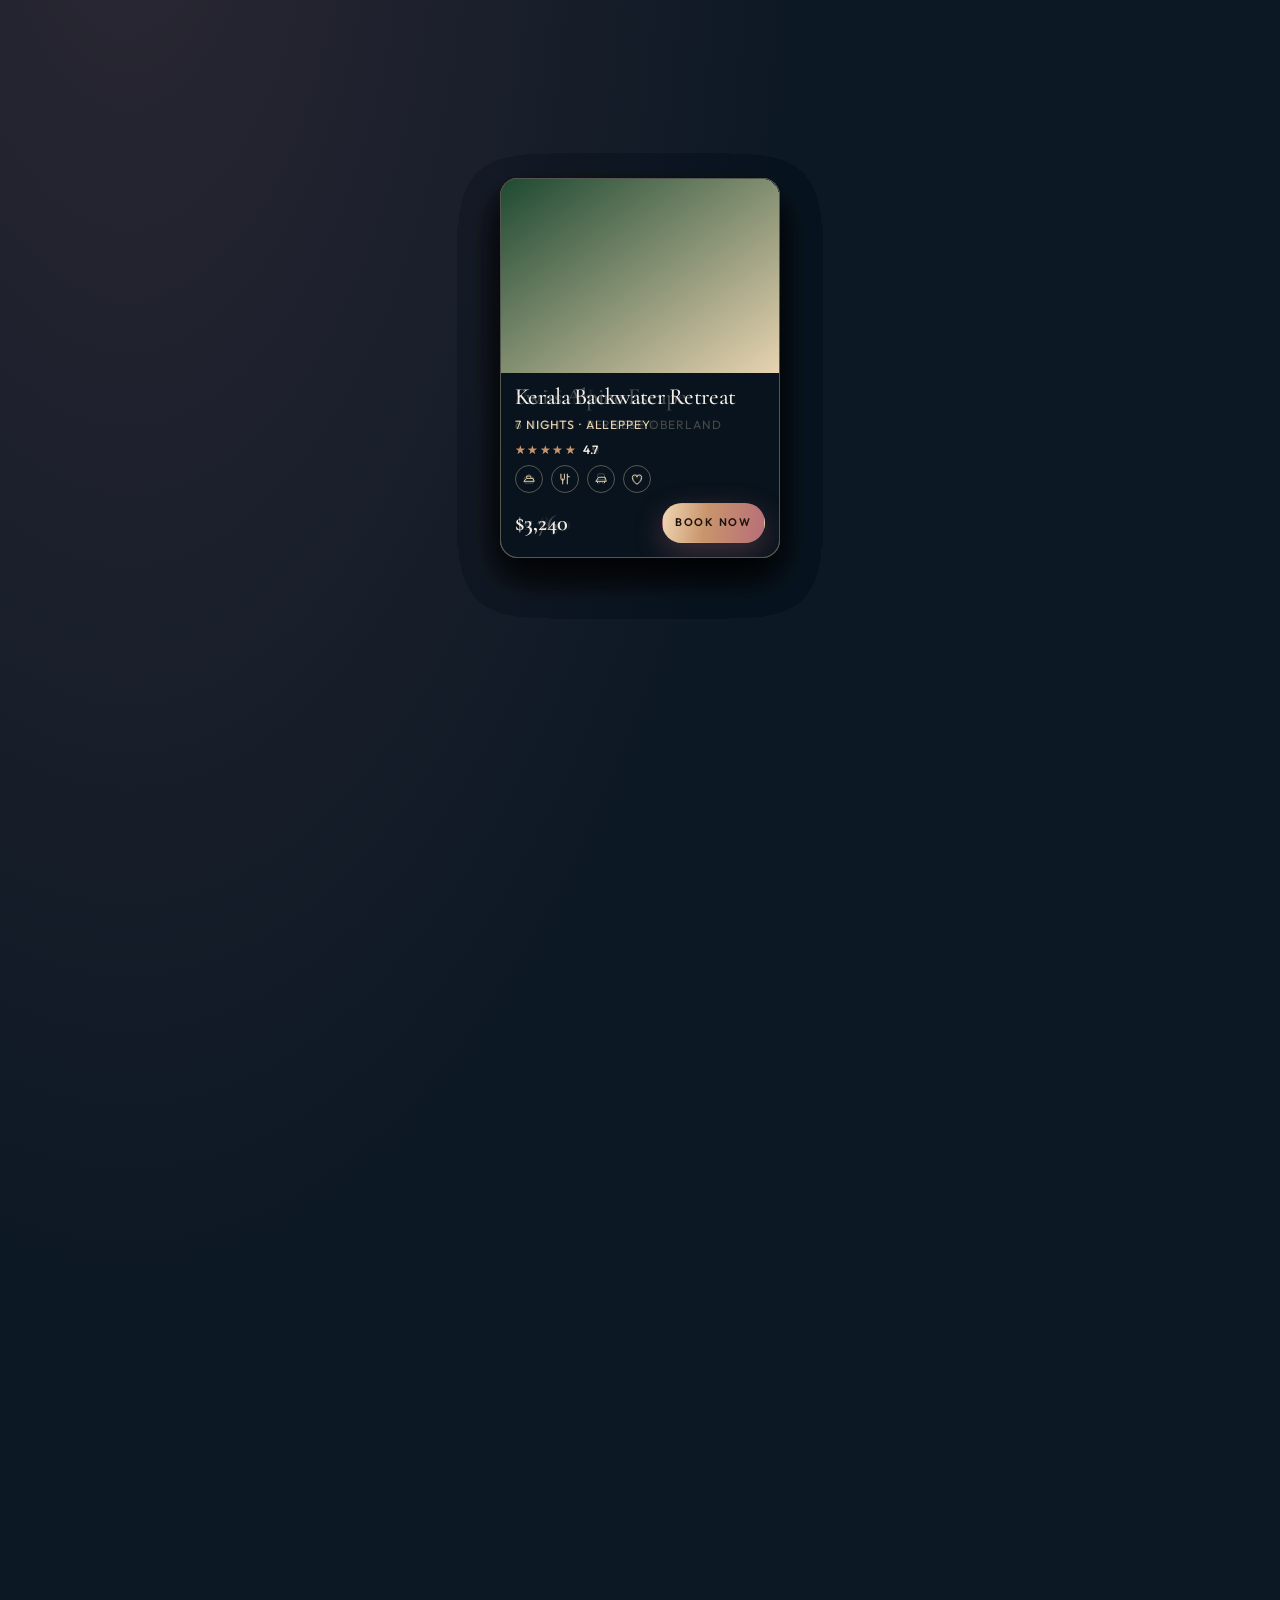
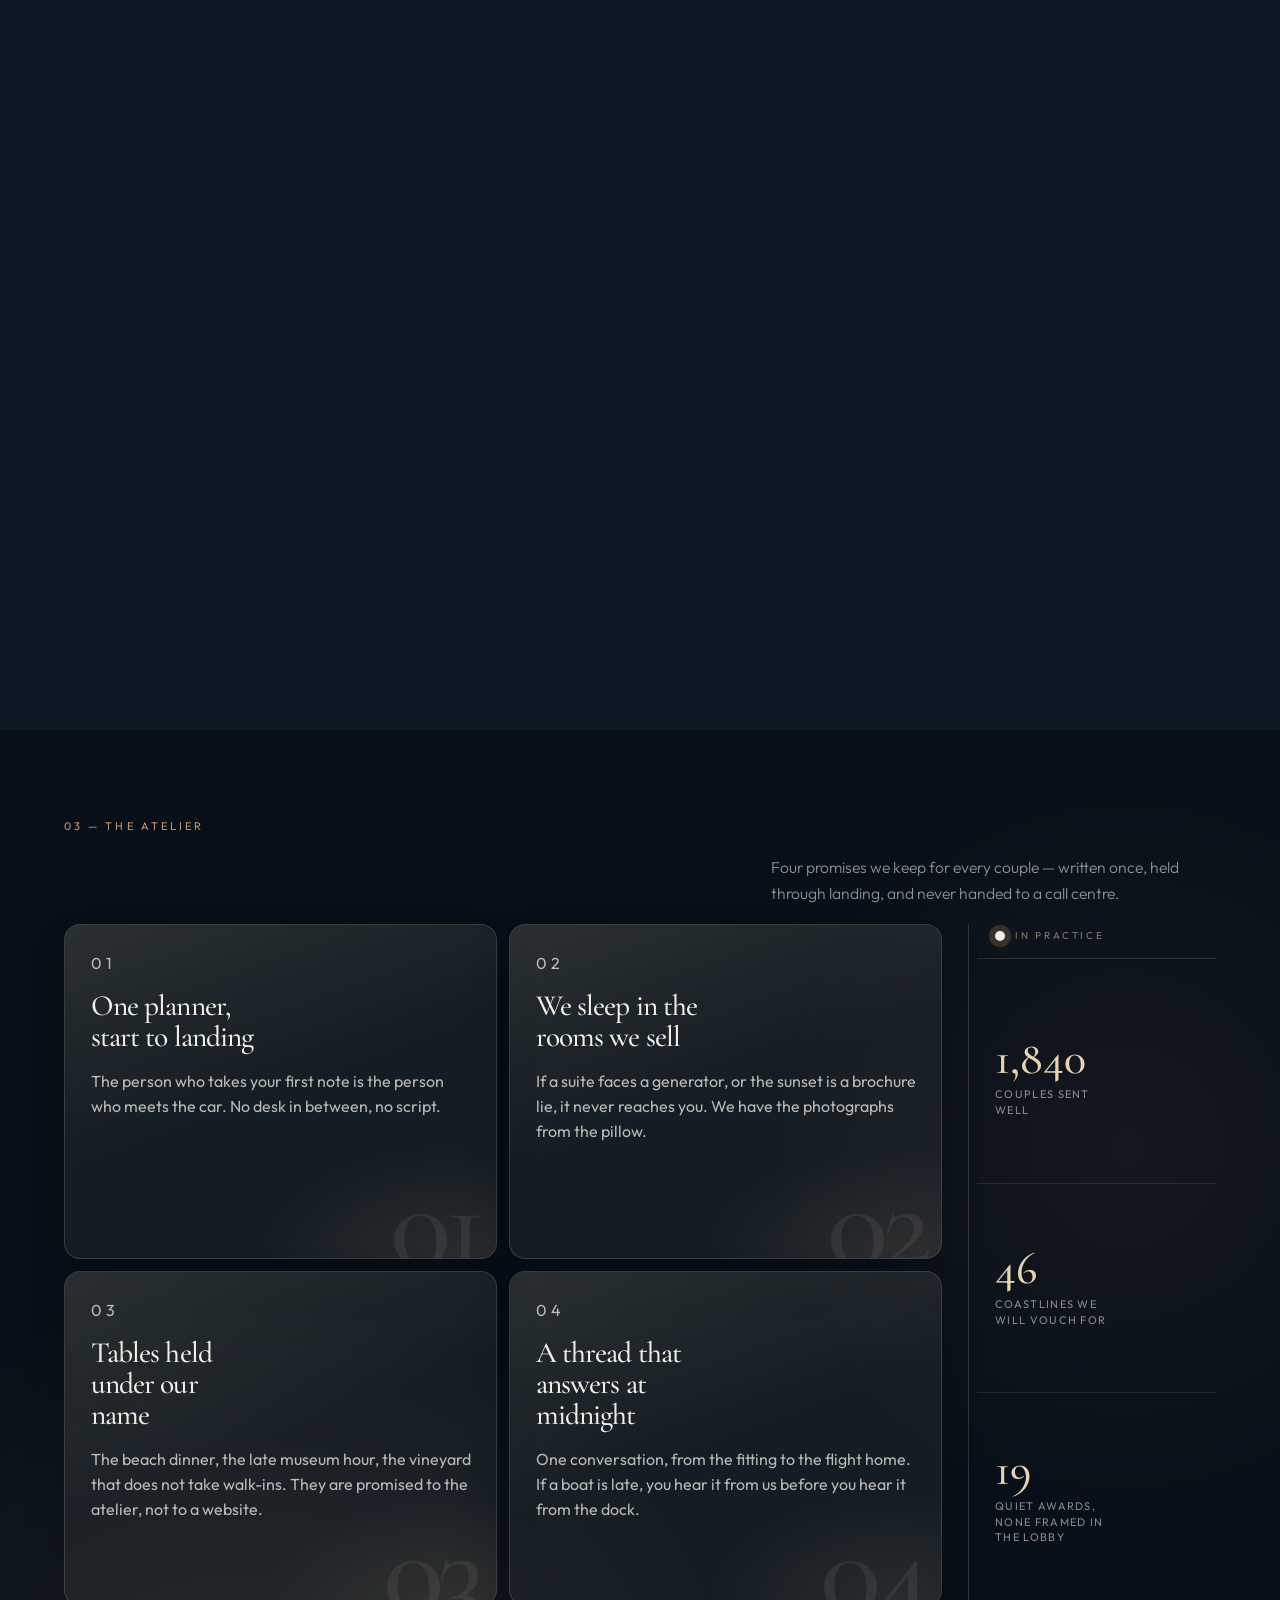
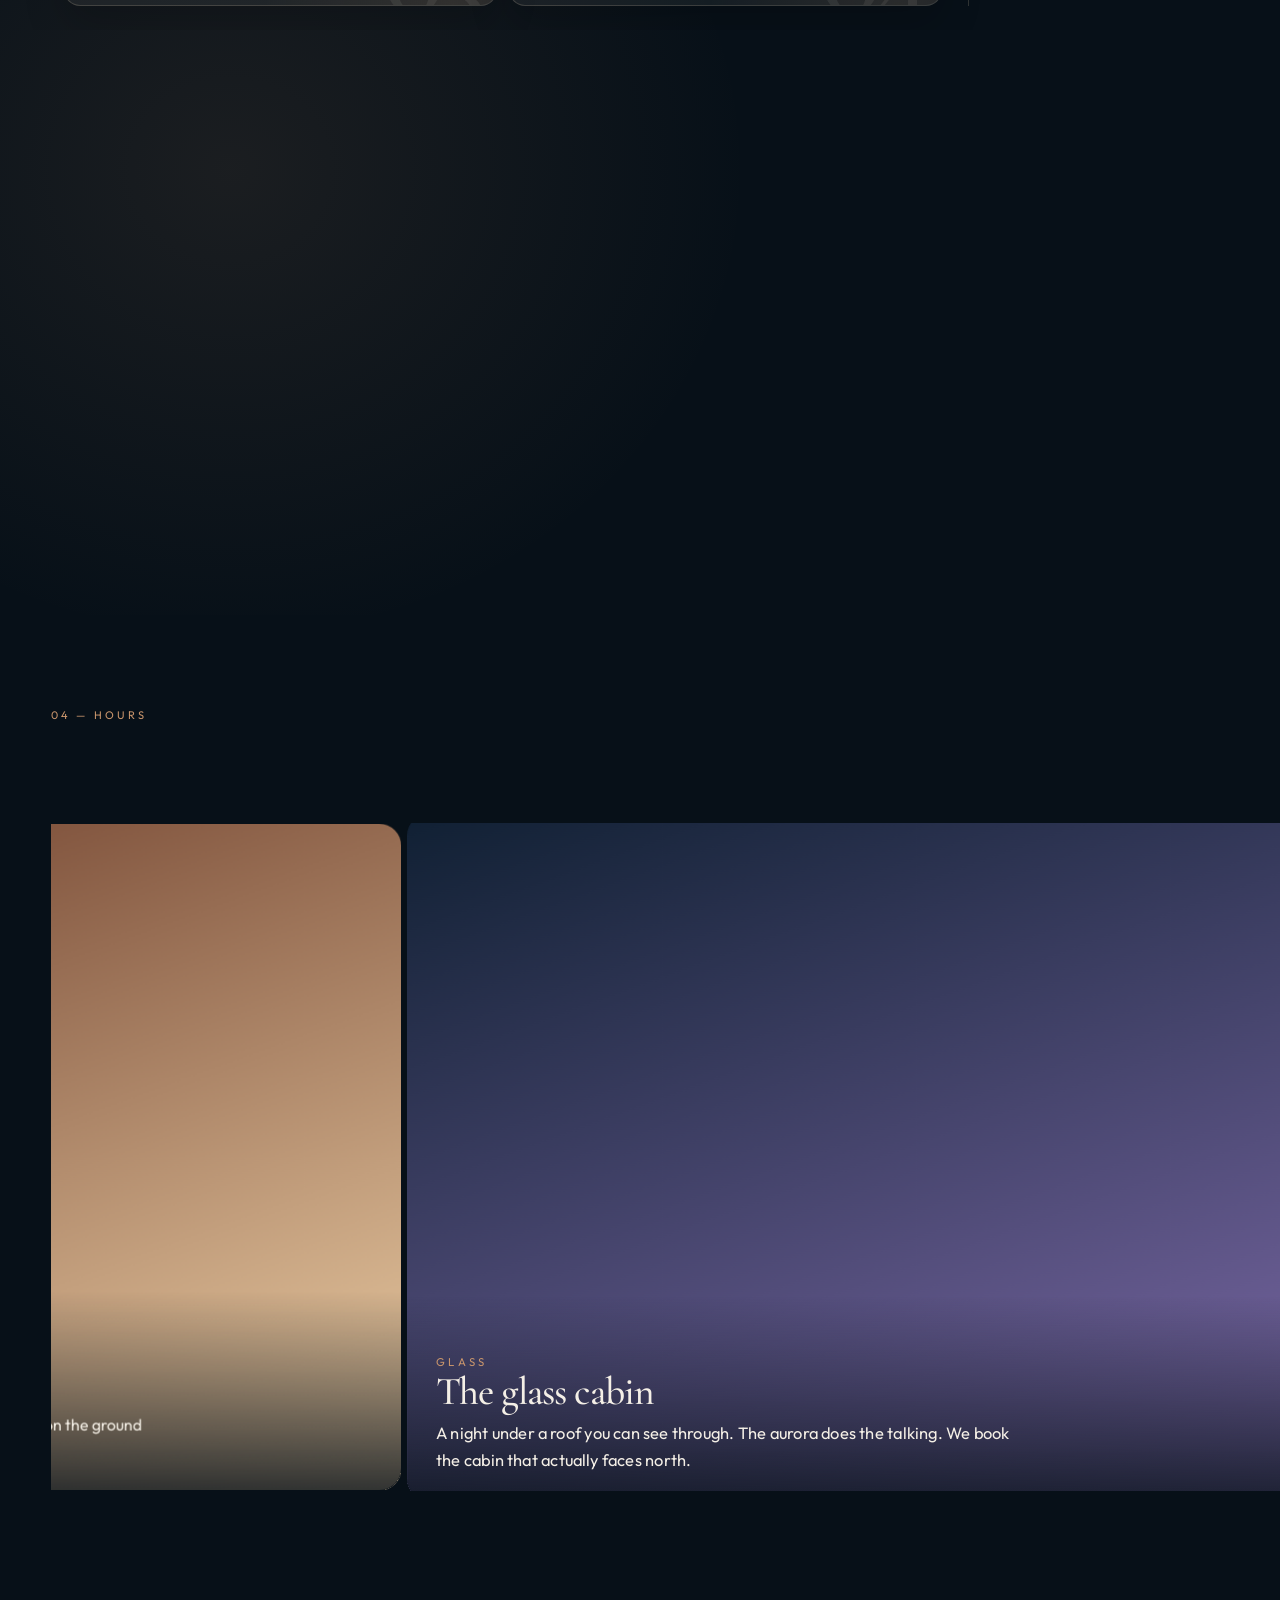
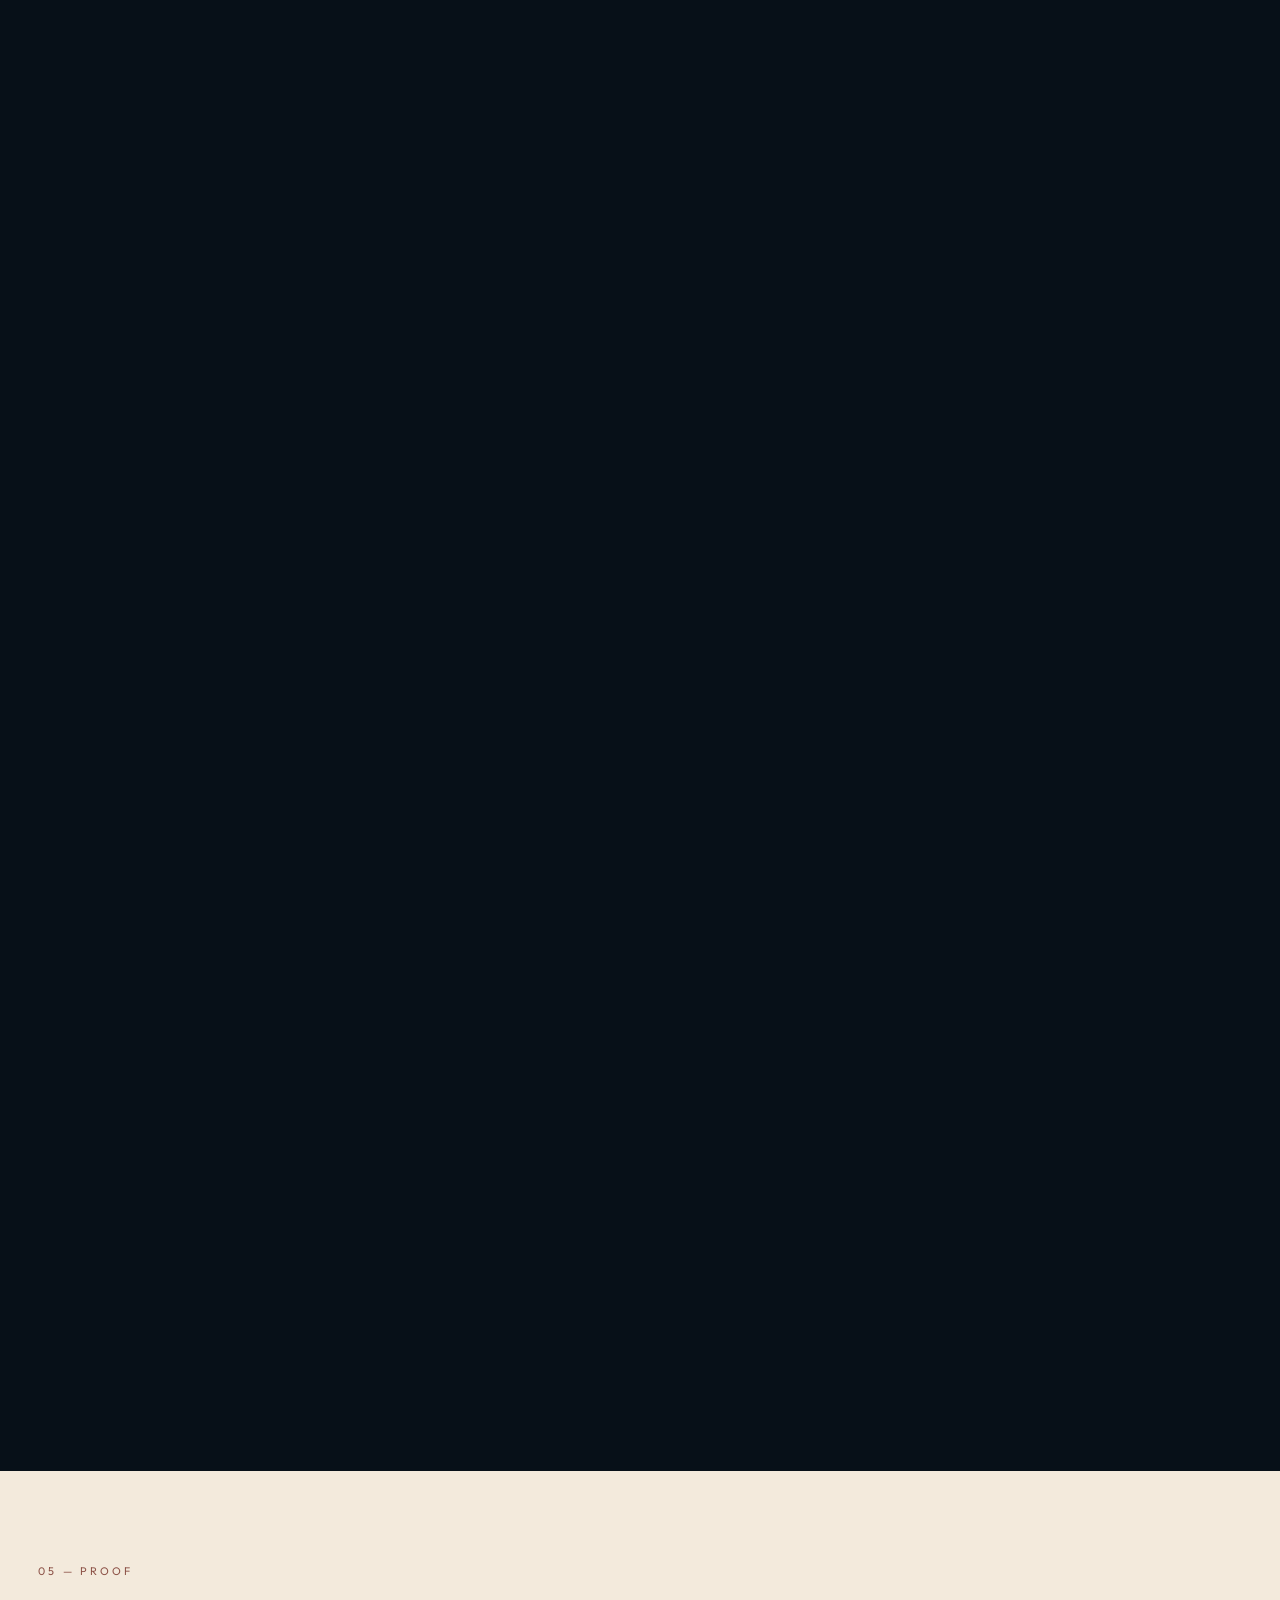
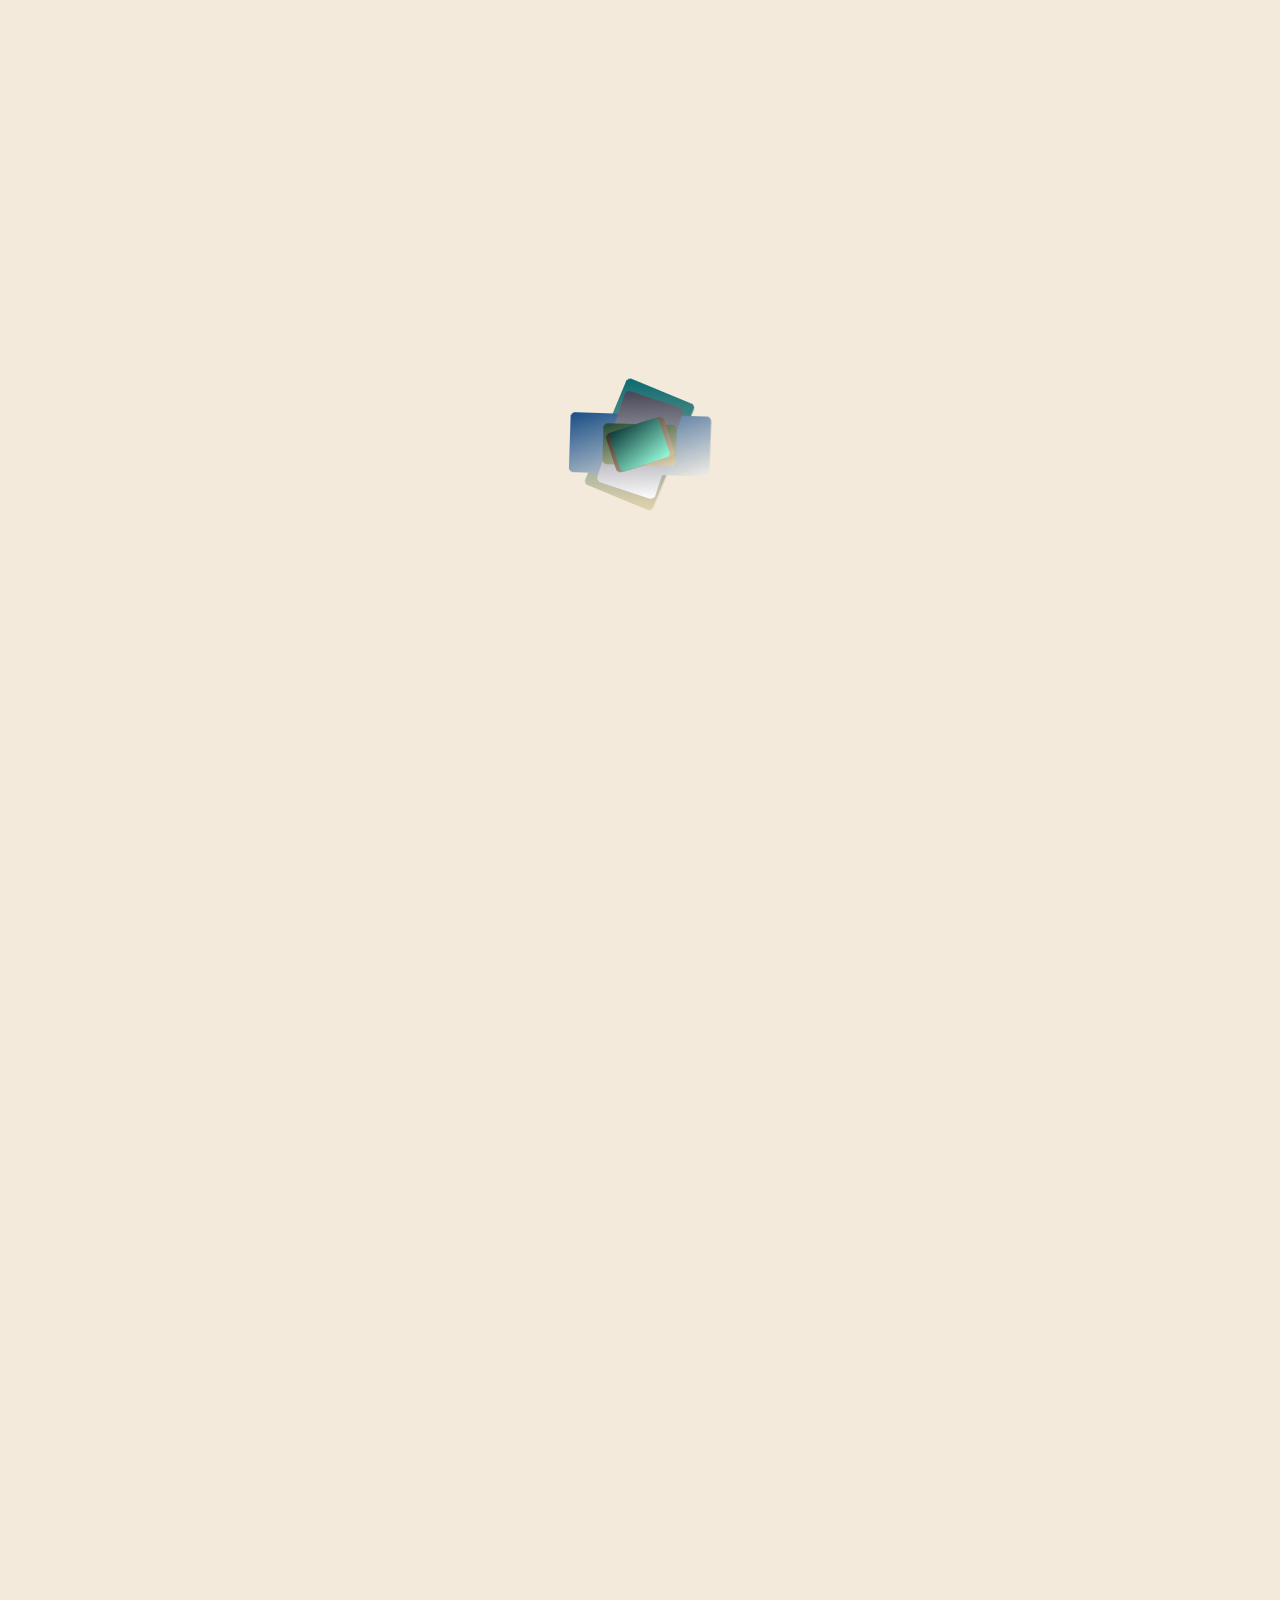
==== commit fcabf831: "Compact mobile layout with horizontal snap rails. Cut page length by peaking card sections sideways " ====
--- a/index.html
+++ b/index.html
@@ -1406,7 +1406,8 @@
   .hero-stage { min-height: 0; height: auto; }
   .hero-film {
     position: relative;
-    min-height: 42vh;
+    min-height: 28vh;
+    max-height: 240px;
     clip-path: none !important;
     transform: none !important;
   }
@@ -1414,16 +1415,28 @@
     transform: none !important;
     opacity: 1 !important;
     width: 100%;
-    padding: 28px 6vw 40px;
+    padding: 18px 5vw 22px;
     background: var(--ink);
-  }
-  .hero-aside { max-width: none; }
+    gap: 0;
+  }
+  .hero-aside { display: none; }
+  .hero-mast { margin-bottom: 14px; }
+  .hero-display { margin-bottom: 12px; }
+  .hero-lead { margin-bottom: 14px; }
+  .cta-row { margin-top: 4px; gap: 10px; flex-wrap: wrap; }
+  .intro-stage { padding-top: calc(var(--nav-h) + 16px); padding-bottom: 28px; gap: 14px; }
+  .intro-reveal { width: min(42vw, 168px); }
+  .intro-title { font-size: clamp(1.65rem, 7vw, 2.15rem) !important; margin-bottom: 10px !important; }
+  .intro-body { gap: 8px !important; }
+  .intro-p { font-size: .92rem !important; line-height: 1.55 !important; }
+  .intro-p:nth-of-type(n + 2) { display: none; }
+  .intro-whisper { display: none !important; }
+  .sec-head { margin-bottom: 14px; }
+  .sec-head h2 { font-size: clamp(1.55rem, 6.8vw, 2.1rem); }
+  .sec-head .lede,
+  .scene-why .sec-head .why-lede { font-size: .9rem; margin: 0; }
 }
 @media (max-width: 640px) {
-  .deck, .tiers { grid-template-columns: 1fr; }
-  .orbit-grid { grid-template-columns: repeat(2, minmax(0, 1fr)); gap: 10px; }
-  .tunnel { grid-template-columns: 1fr; min-height: 0; }
-  .counters { grid-template-columns: 1fr; }
   .hero-brand { font-size: clamp(2.5rem, 12vw, 3.5rem); }
   .hero-display .hero-line--soft { font-size: clamp(.95rem, 3.8vw, 1.15rem); letter-spacing: .28em; }
   .hero-display .hero-line--strong { font-size: clamp(2rem, 9vw, 2.7rem); }
@@ -1446,40 +1459,149 @@
   position: relative !important; height: auto !important; overflow: visible !important; display: block;
 }
 html.is-motion .scene.unpin.scene-orbit > .sticky {
-  padding: 88px 4vw 40px;
+  padding: 72px 0 28px;
   display: flex;
   flex-direction: column;
-  gap: 16px;
-}
-html.is-motion .scene.unpin .orbit-grid {
-  display: grid !important;
-  grid-template-columns: repeat(2, minmax(0, 1fr));
   gap: 12px;
-  height: auto;
+}
+html.is-motion .scene.unpin.scene-orbit .sec-head {
+  padding-inline: 5vw;
+}
+/* Destinations — horizontal snap rail */
+html.is-motion .scene.unpin .orbit-grid,
+body.is-narrow .orbit-grid {
+  display: flex !important;
+  flex-direction: row !important;
+  flex-wrap: nowrap !important;
+  gap: 12px;
+  height: auto !important;
   min-height: 0;
   flex: none;
   perspective: none;
-  width: 100%;
-}
-html.is-motion .scene.unpin .deck { display: grid; height: auto; }
-html.is-motion .scene.unpin .pkg,
+  width: 100% !important;
+  max-width: 100%;
+  box-sizing: border-box;
+  overflow-x: auto;
+  overflow-y: hidden;
+  scroll-snap-type: x mandatory;
+  scroll-padding-inline: 5vw;
+  padding: 4px 5vw 10px;
+  -webkit-overflow-scrolling: touch;
+  overscroll-behavior-x: contain;
+  scrollbar-width: none;
+}
+html.is-motion .scene.unpin .orbit-grid::-webkit-scrollbar,
+body.is-narrow .orbit-grid::-webkit-scrollbar { display: none; }
+/* Packages — horizontal snap rail */
+html.is-motion .scene.unpin .deck,
+body.is-narrow .deck {
+  display: flex !important;
+  flex-direction: row !important;
+  flex-wrap: nowrap !important;
+  gap: 14px;
+  height: auto !important;
+  flex: none !important;
+  perspective: none !important;
+  min-height: 0;
+  width: 100% !important;
+  max-width: 100%;
+  box-sizing: border-box;
+  overflow-x: auto;
+  overflow-y: hidden;
+  scroll-snap-type: x mandatory;
+  scroll-padding-inline: 5vw;
+  padding: 4px 5vw 12px;
+  -webkit-overflow-scrolling: touch;
+  overscroll-behavior-x: contain;
+  scrollbar-width: none;
+}
+html.is-motion .scene.unpin .deck::-webkit-scrollbar,
+body.is-narrow .deck::-webkit-scrollbar { display: none; }
 html.is-motion .scene.unpin .g-item,
 html.is-motion .scene.unpin .tier {
   position: relative !important; left: auto !important; top: auto !important;
   width: auto !important; height: auto !important; aspect-ratio: 3/4;
   transform: none !important; opacity: 1 !important; filter: none !important;
 }
-html.is-motion .scene.unpin .orbit-card {
+/* Package cards — peek-next rail cards */
+html.is-motion .scene.unpin .pkg,
+body.is-narrow .pkg {
   position: relative !important;
   left: auto !important;
   top: auto !important;
-  width: auto !important;
+  inset: auto !important;
+  flex: 0 0 min(78vw, 300px) !important;
+  width: min(78vw, 300px) !important;
+  max-width: min(78vw, 300px) !important;
+  height: auto !important;
+  min-height: 0 !important;
+  aspect-ratio: auto !important;
+  transform: none !important;
+  opacity: 1 !important;
+  filter: none !important;
+  margin: 0 !important;
+  z-index: auto !important;
+  will-change: auto;
+  scroll-snap-align: start;
+}
+html.is-motion .scene.unpin .pkg .card-tilt,
+body.is-narrow .pkg .card-tilt {
+  height: auto !important;
+  transform: none !important;
+  transform-style: flat;
+}
+html.is-motion .scene.unpin .pkg .media,
+body.is-narrow .pkg .media {
+  flex: 0 0 auto !important;
+  aspect-ratio: 16 / 11 !important;
+  min-height: 0 !important;
+  height: auto !important;
+  width: 100%;
+}
+html.is-motion .scene.unpin .pkg .media img,
+body.is-narrow .pkg .media img {
+  position: absolute;
+  inset: 0;
+  width: 100%;
+  height: 100%;
+  object-fit: cover;
+  transform: none !important;
+  animation: none !important;
+}
+html.is-motion .scene.unpin .pkg .pkg-body,
+body.is-narrow .pkg .pkg-body {
+  flex: none;
+  padding: 10px 12px 12px;
+  gap: 4px;
+}
+html.is-motion .scene.unpin .pkg .pkg-body h3,
+body.is-narrow .pkg .pkg-body h3 { font-size: 1.2rem; }
+html.is-motion .scene.unpin .pkg .pkg-foot,
+body.is-narrow .pkg .pkg-foot {
+  flex-wrap: nowrap;
+  gap: 8px;
+}
+html.is-motion .scene.unpin .pkg .pkg-foot strong,
+body.is-narrow .pkg .pkg-foot strong { font-size: 1.15rem; }
+html.is-motion .scene.unpin .pkg .btn,
+body.is-narrow .pkg .btn {
+  padding: 8px 12px;
+  font-size: 10px;
+}
+html.is-motion .scene.unpin .orbit-card,
+body.is-narrow .orbit-card {
+  position: relative !important;
+  left: auto !important;
+  top: auto !important;
+  flex: 0 0 min(58vw, 220px) !important;
+  width: min(58vw, 220px) !important;
   height: auto !important;
   aspect-ratio: 3 / 4;
   transform: none !important;
   opacity: 1 !important;
   filter: none !important;
   will-change: auto;
+  scroll-snap-align: start;
 }
 html.is-motion .scene.unpin .orbit-card .flip {
   position: absolute;
@@ -1502,54 +1624,108 @@
   height: 100%;
   object-fit: cover;
 }
-html.is-motion .scene.unpin .pkg { aspect-ratio: auto; }
-html.is-motion .scene.unpin .masonry {
-  height: auto; display: grid;
-  grid-template-columns: 1fr;
-  grid-template-rows: none;
-  gap: 12px;
+/* Gallery — filmstrip rail */
+html.is-motion .scene.unpin .masonry,
+body.is-narrow .masonry {
+  height: auto !important;
+  display: flex !important;
+  flex-direction: row !important;
+  flex-wrap: nowrap !important;
+  grid-template-columns: none !important;
+  grid-template-rows: none !important;
+  gap: 10px;
   min-height: 0;
   perspective: none;
-}
-html.is-motion .scene.unpin .g-item {
+  width: 100% !important;
+  max-width: 100%;
+  box-sizing: border-box;
+  overflow-x: auto;
+  overflow-y: hidden;
+  scroll-snap-type: x mandatory;
+  scroll-padding-inline: 5vw;
+  padding: 4px 5vw 10px;
+  -webkit-overflow-scrolling: touch;
+  scrollbar-width: none;
+}
+html.is-motion .scene.unpin .masonry::-webkit-scrollbar,
+body.is-narrow .masonry::-webkit-scrollbar { display: none; }
+html.is-motion .scene.unpin .g-item,
+body.is-narrow .g-item {
   position: relative !important;
-  min-height: 220px;
-  aspect-ratio: 4/3;
+  flex: 0 0 min(72vw, 280px) !important;
+  width: min(72vw, 280px) !important;
+  min-height: 0 !important;
+  aspect-ratio: 4/3 !important;
   transform: none !important;
   opacity: 1 !important;
+  scroll-snap-align: start;
 }
 html.is-motion .scene.unpin .g-item figcaption {
   opacity: 1; transform: none;
-  font-size: 1.05rem;
+  font-size: .95rem;
 }
 html.is-motion .scene.unpin .intro-stage { height: auto; }
 html.is-motion .scene.unpin .hero-stage { height: auto; min-height: 0; }
-html.is-motion .scene.unpin .h-viewport {
-  display: block; width: 100%; height: auto !important;
-  overflow: visible !important; flex: none;
-}
-html.is-motion .scene.unpin .h-track {
-  display: flex; flex-direction: column; gap: 16px;
-  width: 100%; height: auto; padding: 0;
+/* Experiences — horizontal snap (replaces tall panel stack) */
+html.is-motion .scene.unpin .h-viewport,
+body.is-narrow .h-viewport {
+  display: block;
+  width: 100%;
+  height: auto !important;
+  overflow-x: auto !important;
+  overflow-y: hidden !important;
+  flex: none;
+  scroll-snap-type: x mandatory;
+  scroll-padding-inline: 5vw;
+  -webkit-overflow-scrolling: touch;
+  scrollbar-width: none;
+}
+html.is-motion .scene.unpin .h-viewport::-webkit-scrollbar,
+body.is-narrow .h-viewport::-webkit-scrollbar { display: none; }
+html.is-motion .scene.unpin .h-track,
+body.is-narrow .h-track {
+  display: flex !important;
+  flex-direction: row !important;
+  flex-wrap: nowrap !important;
+  gap: 12px;
+  width: max-content !important;
+  height: auto !important;
+  padding: 4px 5vw 10px;
   transform: none !important;
-}
-html.is-motion .scene.unpin .panel {
+  overflow: visible !important;
+}
+html.is-motion .scene.unpin .panel,
+body.is-narrow .panel {
   position: relative;
-  min-width: 0; width: 100%; flex: none;
-  height: auto; min-height: 280px;
+  flex: 0 0 min(82vw, 320px) !important;
+  min-width: 0;
+  width: min(82vw, 320px) !important;
+  height: auto !important;
+  min-height: 0 !important;
   transform: none !important;
-}
-html.is-motion .scene.unpin .panel .media { height: min(52vh, 360px); }
+  scroll-snap-align: start;
+  border-radius: 16px;
+  overflow: hidden;
+}
+html.is-motion .scene.unpin .panel .media,
+body.is-narrow .panel .media { height: 200px; }
 html.is-motion .scene.unpin .panel img { transform: none !important; }
 html.is-motion .scene.unpin.scene-exp > .sticky,
 html.is-motion .scene.unpin.scene-deck > .sticky,
 html.is-motion .scene.unpin.scene-gallery > .sticky,
 html.is-motion .scene.unpin.scene-price > .sticky,
 html.is-motion .scene.unpin.scene-why > .sticky {
-  padding: 88px 5vw 40px;
-  display: flex; flex-direction: column; gap: 18px;
-}
-/* Plan form — open fully on mobile (no tiny curtain hole) */
+  padding: 72px 0 28px;
+  display: flex; flex-direction: column; gap: 12px;
+}
+html.is-motion .scene.unpin.scene-exp .sec-head,
+html.is-motion .scene.unpin.scene-deck .sec-head,
+html.is-motion .scene.unpin.scene-gallery .sec-head,
+html.is-motion .scene.unpin.scene-price .sec-head,
+html.is-motion .scene.unpin.scene-why .sec-head {
+  padding-inline: 5vw;
+}
+/* Plan form — compact, no tall curtain image */
 html.is-motion .scene.unpin.scene-plan {
   height: auto !important;
 }
@@ -1558,7 +1734,7 @@
   height: auto !important;
   min-height: 0 !important;
   overflow: visible !important;
-  padding: 88px 0 48px;
+  padding: 64px 0 36px;
   display: block;
 }
 html.is-motion .scene.unpin .curtain {
@@ -1568,57 +1744,76 @@
   display: flex;
   flex-direction: column;
   min-height: 0;
-  padding: 0 4vw 24px;
-}
-html.is-motion .scene.unpin .curtain .bg {
-  position: relative;
-  min-height: 180px;
-  max-height: 240px;
-  overflow: hidden;
-  border-radius: 16px;
-  margin-bottom: 16px;
-}
-html.is-motion .scene.unpin .curtain .bg img {
-  width: 100%; height: 100%; object-fit: cover; min-height: 180px;
-}
+  padding: 0 5vw 16px;
+}
+html.is-motion .scene.unpin .curtain .bg { display: none; }
 html.is-motion .scene.unpin .plan-intro {
   position: relative !important;
   inset: auto !important;
   opacity: 1 !important;
   transform: none !important;
-  padding: 0 5vw 20px;
+  padding: 0 5vw 10px;
   text-align: left;
   place-items: start;
 }
 html.is-motion .scene.unpin .plan-intro h2 {
-  font-size: clamp(2rem, 9vw, 2.8rem);
-}
+  font-size: clamp(1.7rem, 7vw, 2.2rem);
+}
+html.is-motion .scene.unpin .plan-intro .eyebrow { margin-bottom: 6px; }
 html.is-motion .scene.unpin .plan-card {
   position: relative !important;
   width: 100%;
   opacity: 1 !important;
   transform: none !important;
   margin: 0;
-}
-/* Itinerary miles full-width on mobile */
+  padding: 16px;
+}
+html.is-motion .scene.unpin .plan-card h2 {
+  font-size: clamp(1.5rem, 6vw, 1.9rem);
+  margin-bottom: 8px;
+}
+/* Itinerary — horizontal day cards */
+body.is-narrow .miles,
+html.is-motion .scene.unpin .miles {
+  display: flex !important;
+  flex-direction: row !important;
+  flex-wrap: nowrap !important;
+  gap: 12px;
+  width: 100%;
+  box-sizing: border-box;
+  overflow-x: auto;
+  overflow-y: hidden;
+  scroll-snap-type: x mandatory;
+  scroll-padding-inline: 5vw;
+  padding: 4px 5vw 12px;
+  -webkit-overflow-scrolling: touch;
+  scrollbar-width: none;
+}
+body.is-narrow .miles::-webkit-scrollbar { display: none; }
 html.is-motion .scene.unpin .mile,
 body.is-narrow .mile {
   --in: 1;
-  width: 100% !important;
-  max-width: none;
+  flex: 0 0 min(78vw, 300px) !important;
+  width: min(78vw, 300px) !important;
+  max-width: min(78vw, 300px) !important;
   margin-left: 0 !important;
   margin-right: 0 !important;
   opacity: 1 !important;
   transform: none !important;
-}
+  scroll-snap-align: start;
+  padding: 14px 14px;
+}
+body.is-narrow .mile h3 { font-size: 1.25rem; }
 html.is-motion .scene.unpin .route-svg,
 body.is-narrow .route-svg { display: none; }
-/* Stories — stack letters instead of wide marquee */
+body.is-narrow .scene-route { padding: 6vh 0 4vh; }
+body.is-narrow .scene-route .sec-head { padding-inline: 5vw; }
+/* Stories — horizontal notes rail */
 body.is-narrow .notes-stage,
 .notes-stage.is-stacked {
-  overflow: visible;
-  cursor: auto;
-  touch-action: auto;
+  overflow: hidden;
+  cursor: grab;
+  touch-action: pan-x;
 }
 body.is-narrow .notes-stage::before,
 body.is-narrow .notes-stage::after,
@@ -1626,27 +1821,41 @@
 .notes-stage.is-stacked::after { display: none; }
 body.is-narrow .notes-rail,
 .notes-stage.is-stacked .notes-rail {
-  display: grid;
-  grid-template-columns: 1fr;
-  gap: 14px;
+  display: flex !important;
+  flex-direction: row !important;
+  flex-wrap: nowrap !important;
+  gap: 12px;
+  width: max-content !important;
+  max-width: none;
+  padding: 4px 5vw 10px;
+  transform: none !important;
+  overflow: visible;
+}
+body.is-narrow .notes-stage {
   width: 100%;
-  max-width: 100%;
-  padding: 0 5vw 8px;
-  transform: none !important;
-}
+  box-sizing: border-box;
+  overflow-x: auto;
+  overflow-y: hidden;
+  scroll-snap-type: x mandatory;
+  scroll-padding-inline: 5vw;
+  -webkit-overflow-scrolling: touch;
+  scrollbar-width: none;
+}
+body.is-narrow .notes-stage::-webkit-scrollbar { display: none; }
 body.is-narrow .notes-rail .note[aria-hidden="true"],
 .notes-stage.is-stacked .notes-rail .note[aria-hidden="true"] { display: none; }
 body.is-narrow .note,
 .notes-stage.is-stacked .note {
-  flex: none;
-  width: 100%;
+  flex: 0 0 min(82vw, 320px) !important;
+  width: min(82vw, 320px) !important;
   min-height: 0;
-}
-body.is-narrow .hero-feature {
-  position: static;
-  margin: 12px 6vw 0;
-  display: inline-flex;
-}
+  padding: 22px 18px 18px;
+  scroll-snap-align: start;
+}
+body.is-narrow .note blockquote { font-size: clamp(1.05rem, 4.6vw, 1.25rem); }
+body.is-narrow .scene-reel { padding: calc(var(--nav-h) + 20px) 0 36px; }
+body.is-narrow .scene-reel .sec-head { margin-bottom: 14px; padding-inline: 5vw; }
+body.is-narrow .hero-feature { display: none; }
 body.is-narrow .scroll-ind { display: none; }
 body.is-narrow .hero-wipe { display: none; }
 body.is-narrow .hero-stage,
@@ -1663,38 +1872,109 @@
   max-width: none;
   left: auto;
 }
-body.is-narrow .sec-head { padding-left: 0; padding-right: 0; }
-body.is-narrow .sec-head h2 { font-size: clamp(1.8rem, 8vw, 2.6rem); }
-body.is-narrow .tiers { grid-template-columns: 1fr !important; }
-body.is-narrow .tier { transform: none !important; opacity: 1 !important; }
-body.is-narrow .why-layout { grid-template-columns: 1fr; }
-body.is-narrow .tunnel { min-height: 0; height: auto; }
-body.is-narrow .counters { grid-template-columns: 1fr; }
-body.is-narrow .note {
-  flex-basis: auto;
+body.is-narrow .sec-head h2 { font-size: clamp(1.55rem, 6.8vw, 2.1rem); }
+/* Tiers — horizontal snap */
+body.is-narrow .tiers {
+  display: flex !important;
+  flex-direction: row !important;
+  flex-wrap: nowrap !important;
+  gap: 12px;
   width: 100%;
+  box-sizing: border-box;
+  overflow-x: auto;
+  overflow-y: hidden;
+  scroll-snap-type: x mandatory;
+  scroll-padding-inline: 5vw;
+  padding: 4px 5vw 10px;
+  -webkit-overflow-scrolling: touch;
+  scrollbar-width: none;
+  grid-template-columns: none !important;
+}
+body.is-narrow .tiers::-webkit-scrollbar { display: none; }
+body.is-narrow .tier {
+  flex: 0 0 min(82vw, 300px) !important;
+  width: min(82vw, 300px) !important;
+  transform: none !important;
+  opacity: 1 !important;
+  scroll-snap-align: start;
+}
+/* Why — dense 2×2, counters as compact strip */
+body.is-narrow .why-layout {
+  grid-template-columns: 1fr;
+  gap: 14px;
+  padding-inline: 5vw;
+}
+body.is-narrow .tunnel {
+  display: grid !important;
+  grid-template-columns: 1fr 1fr;
+  gap: 10px;
   min-height: 0;
-  padding: 28px 22px 22px;
-}
-body.is-narrow .note blockquote { font-size: clamp(1.15rem, 5.2vw, 1.4rem); }
+  height: auto;
+}
+body.is-narrow .tunnel-card {
+  padding: 12px 12px 14px;
+  min-height: 0;
+}
+body.is-narrow .tunnel-card h3 { font-size: 1.05rem; margin: 4px 0; }
+body.is-narrow .tunnel-card p {
+  font-size: .78rem; line-height: 1.4; margin: 0;
+  display: -webkit-box; -webkit-line-clamp: 3; -webkit-box-orient: vertical; overflow: hidden;
+}
+body.is-narrow .tier ul li:nth-child(n + 4) { display: none; }
+body.is-narrow .tier { padding: 16px; }
+body.is-narrow .footer {
+  padding: 0 0 20px;
+}
+body.is-narrow .waves { height: 48px; }
+body.is-narrow .waves svg { height: 48px; }
+body.is-narrow .footer .brand-mark { margin-bottom: 10px; }
+body.is-narrow .foot-grid {
+  gap: 14px 16px;
+  grid-template-columns: 1fr 1fr !important;
+  padding: 8px 5vw 16px;
+}
+body.is-narrow .foot-grid > :last-child { grid-column: 1 / -1; }
+body.is-narrow .plan-card textarea { min-height: 72px; }
+body.is-narrow .legal { padding-top: 12px; font-size: 12px; }
+body.is-narrow .scene.unpin.scene-plan .plan-card h2 { display: none; }
+body.is-narrow .counters {
+  display: grid;
+  grid-template-columns: repeat(3, 1fr);
+  gap: 6px 10px;
+  border-left: 0;
+  border-top: 1px solid rgba(231, 211, 176, .18);
+  padding: 12px 0 0;
+}
+body.is-narrow .counters-mark { grid-column: 1 / -1; margin: 0; padding: 0 0 6px; font-size: .75rem; }
+body.is-narrow .counters article { padding: 4px 0; border-top: 0; }
+body.is-narrow .counters strong { font-size: 1.35rem; }
 body.is-narrow .panel-copy {
-  padding: 18px 16px 20px;
-}
-body.is-narrow .panel-copy h3 { font-size: clamp(1.55rem, 6.5vw, 2rem); }
-body.is-narrow .form-grid { grid-template-columns: 1fr !important; }
+  padding: 12px 12px 14px;
+}
+body.is-narrow .panel-copy h3 { font-size: clamp(1.25rem, 5.2vw, 1.55rem); }
+body.is-narrow .panel-copy p { font-size: .88rem; margin-top: 4px; }
+body.is-narrow .form-grid { grid-template-columns: 1fr !important; gap: 10px; }
 body.is-narrow .field.wide { grid-column: auto; }
 body.is-narrow .form-actions {
   flex-direction: column;
   align-items: stretch;
-  gap: 12px;
-}
-body.is-narrow footer,
+  gap: 10px;
+}
+body.is-narrow footer {
+  padding-bottom: calc(88px + env(safe-area-inset-bottom, 0px));
+}
 body.is-narrow .scene-plan {
-  padding-bottom: calc(88px + env(safe-area-inset-bottom, 0px));
-}
-body.is-narrow .pkg .pkg-foot {
-  flex-wrap: wrap;
-  gap: 10px;
+  padding-bottom: calc(72px + env(safe-area-inset-bottom, 0px));
+}
+/* Hint that card sections scroll sideways */
+body.is-narrow .orbit-grid::after,
+body.is-narrow .deck::after,
+body.is-narrow .h-track::after,
+body.is-narrow .masonry::after,
+body.is-narrow .miles::after,
+body.is-narrow .tiers::after {
+  content: "";
+  flex: 0 0 1px;
 }
 
 /* Readable layout if motion is reduced — pins and hidden starts never apply */
@@ -2796,6 +3076,19 @@
       if (tight) scene.style.setProperty("--progress", "1");
     });
     document.body.classList.toggle("is-narrow", tight);
+    /* Clear absolute-fan transforms left on package cards when switching to mobile stack */
+    if (tight) {
+      $$(".pkg").forEach((card) => {
+        ["--x", "--y", "--z", "--rot", "--rx", "--ry"].forEach((k) => card.style.removeProperty(k));
+        card.style.removeProperty("z-index");
+        card.style.transform = "";
+      });
+      const deck = $("#deck");
+      if (deck) {
+        deck.style.removeProperty("--cw");
+        deck.style.removeProperty("--ch");
+      }
+    }
     const notesEl = $("#notes-stage");
     const railEl = $("#reel");
     if (notesEl) notesEl.classList.toggle("is-stacked", tight);
@@ -2819,7 +3112,7 @@
   function measureGallery() {
     const scene = $('[data-scene="gallery"]');
     const grid = $("#masonry");
-    if (!scene || !grid || reduced) return;
+    if (!scene || !grid || reduced || narrow.matches) return;
     const prev = scene.style.getPropertyValue("--progress");
     scene.style.setProperty("--progress", "1");
     grid.querySelectorAll(".g-item").forEach((item) => { item.style.transform = "none"; });
